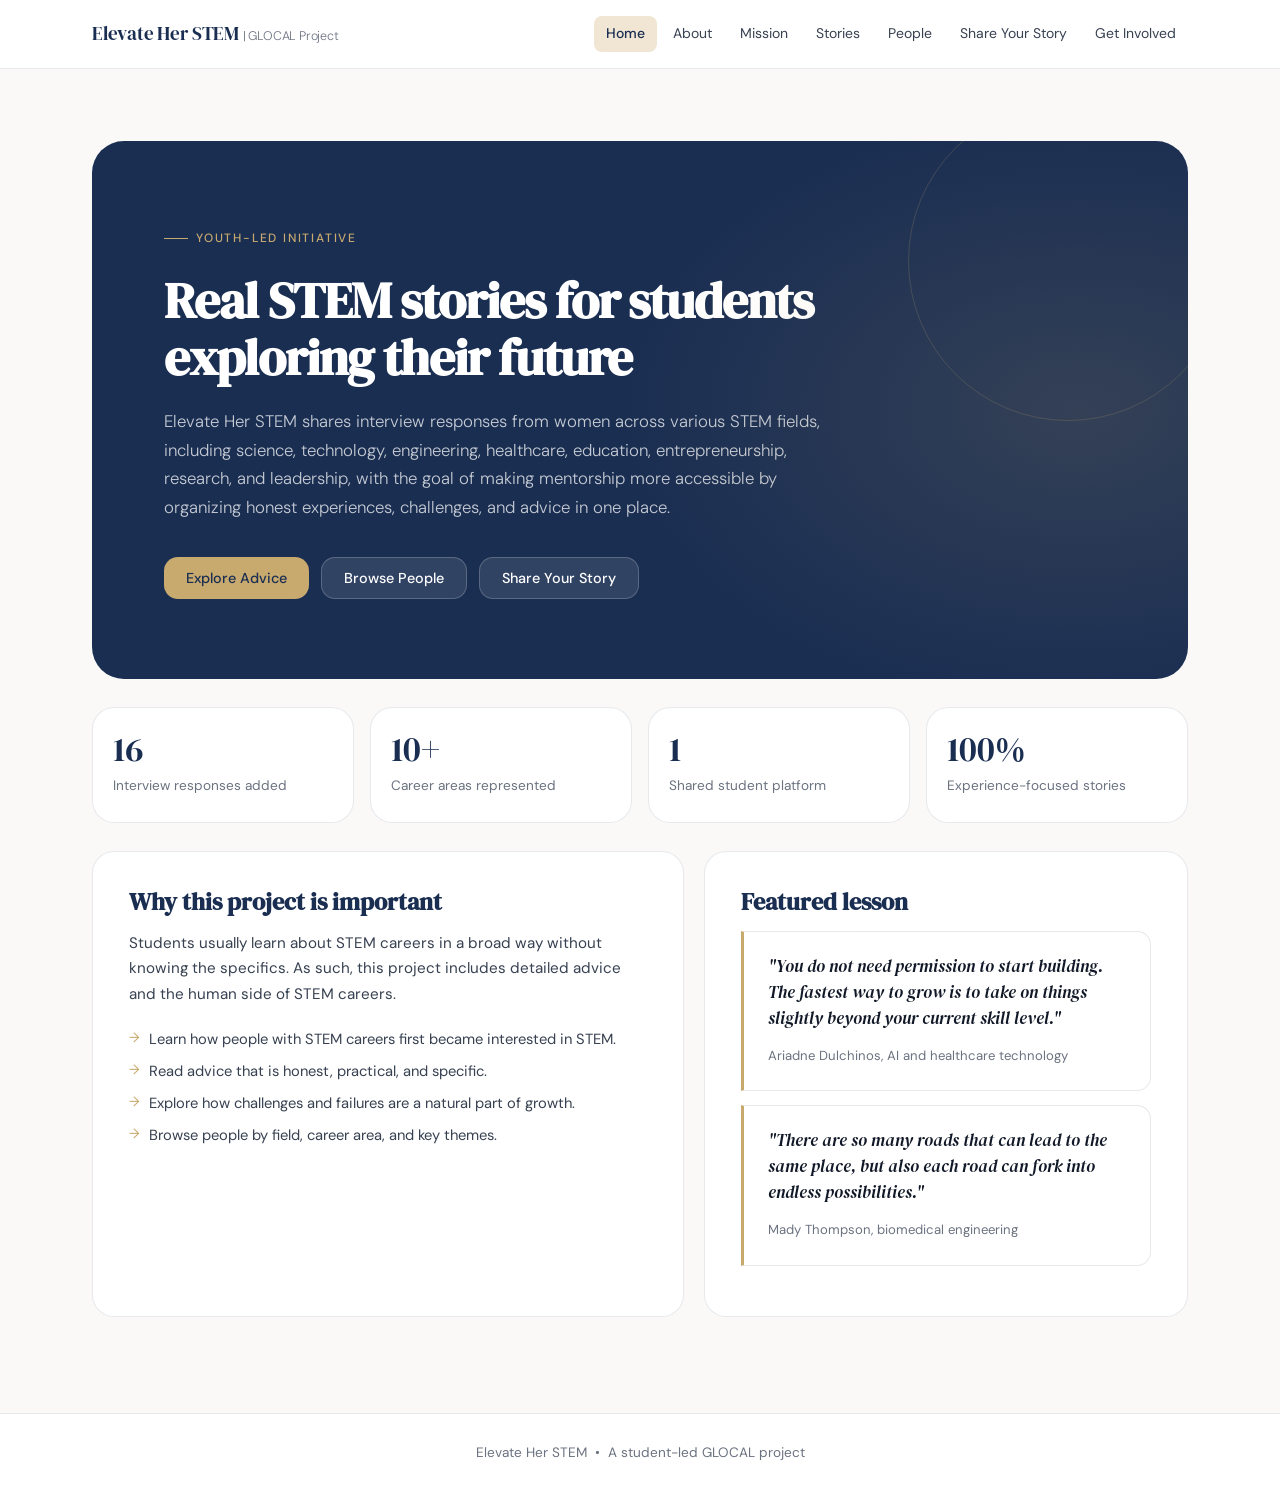
==== index.html @ 0cf6b8ab "Update index.html" ====
<!DOCTYPE html>
<html lang="en">
<head>
  <meta charset="UTF-8" />
  <meta name="viewport" content="width=device-width, initial-scale=1.0" />
  <title>Elevate Her STEM</title>
  <link rel="preconnect" href="https://fonts.googleapis.com">
  <link rel="preconnect" href="https://fonts.gstatic.com" crossorigin>
  <link href="https://fonts.googleapis.com/css2?family=DM+Serif+Display:ital@0;1&family=DM+Sans:ital,opsz,wght@0,9..40,300;0,9..40,400;0,9..40,500;1,9..40,300&display=swap" rel="stylesheet">
  <style>
    *, *::before, *::after { margin: 0; padding: 0; box-sizing: border-box; }
    :root {
      --navy: #1a2e52;
      --navy-mid: #264373;
      --navy-light: #3b5fa0;
      --accent: #c8a96e;
      --accent-light: #f0e6d3;
      --ink: #111827;
      --ink-mid: #374151;
      --ink-muted: #6b7280;
      --surface: #ffffff;
      --surface-alt: #f7f6f3;
      --surface-warm: #faf9f7;
      --border: rgba(26,46,82,0.1);
      --border-mid: rgba(26,46,82,0.18);
      --radius-sm: 8px;
      --radius-md: 14px;
      --radius-lg: 22px;
      --radius-xl: 32px;
    }
    html { scroll-behavior: smooth; }
    body { font-family: 'DM Sans', system-ui, sans-serif; background: var(--surface-warm); color: var(--ink); line-height: 1.65; overflow-x: hidden; }

    /* ── HEADER ── */
    header {
      background: rgba(255,255,255,0.92);
      border-bottom: 1px solid var(--border);
      position: sticky; top: 0; z-index: 100;
      backdrop-filter: blur(16px);
    }
    .nav-inner {
      max-width: 1160px; margin: 0 auto; padding: 0 32px;
      display: flex; align-items: center; justify-content: space-between;
      height: 68px; gap: 24px;
    }
    .logo {
      font-family: 'DM Serif Display', serif;
      font-size: 1.2rem; color: var(--navy);
      cursor: pointer; white-space: nowrap; flex-shrink: 0;
      letter-spacing: -0.01em;
    }
    .logo em { font-style: normal; color: var(--ink-muted); font-family: 'DM Sans', sans-serif; font-size: 0.78rem; font-weight: 300; }
    nav ul { list-style: none; display: flex; gap: 4px; flex-wrap: wrap; }
    nav a {
      text-decoration: none; color: var(--ink-mid); font-size: 0.875rem; font-weight: 400;
      padding: 6px 12px; border-radius: var(--radius-sm);
      transition: all 0.2s ease; display: inline-block;
    }
    nav a:hover { color: var(--navy); background: var(--accent-light); }
    nav a.active { color: var(--navy); background: var(--accent-light); font-weight: 500; }

    /* ── LAYOUT ── */
    main { max-width: 1160px; margin: 0 auto; padding: 0 32px; }
    .page { display: none; padding: 72px 0 96px; opacity: 0; }
    .page.active-page { display: block; animation: fadeUp 0.55s cubic-bezier(0.22,1,0.36,1) forwards; }
    @keyframes fadeUp { from { opacity:0; transform:translateY(20px); } to { opacity:1; transform:translateY(0); } }

    /* ── HERO ── */
    .hero {
      background: var(--navy);
      border-radius: var(--radius-xl);
      padding: 80px 72px;
      margin-bottom: 28px;
      position: relative; overflow: hidden;
      color: white;
    }
    .hero::before {
      content: '';
      position: absolute; inset: 0;
      background: radial-gradient(ellipse 60% 80% at 90% 50%, rgba(200,169,110,0.15) 0%, transparent 70%);
      pointer-events: none;
    }
    .hero::after {
      content: '';
      position: absolute; right: -40px; top: -40px;
      width: 320px; height: 320px; border-radius: 50%;
      border: 1px solid rgba(200,169,110,0.2);
      pointer-events: none;
    }
    .hero-eyebrow {
      display: inline-flex; align-items: center; gap: 8px;
      font-size: 0.75rem; font-weight: 500; letter-spacing: 1.8px;
      text-transform: uppercase; color: var(--accent);
      margin-bottom: 24px;
    }
    .hero-eyebrow::before { content: ''; width: 24px; height: 1px; background: var(--accent); }
    .hero h1 {
      font-family: 'DM Serif Display', serif;
      font-size: clamp(2rem, 4vw, 3.2rem);
      line-height: 1.1; letter-spacing: -0.02em;
      color: white; max-width: 780px; margin-bottom: 22px;
    }
    .hero p { font-size: 1.05rem; font-weight: 300; color: rgba(255,255,255,0.75); max-width: 680px; margin-bottom: 36px; line-height: 1.7; }
    .hero-actions { display: flex; gap: 12px; flex-wrap: wrap; }

    /* ── BUTTONS ── */
    .btn {
      display: inline-flex; align-items: center; gap: 8px;
      padding: 11px 22px; border-radius: var(--radius-md);
      font-family: 'DM Sans', sans-serif; font-size: 0.9rem; font-weight: 500;
      text-decoration: none; border: none; cursor: pointer;
      transition: all 0.22s ease; white-space: nowrap;
    }
    .btn-primary { background: var(--accent); color: var(--navy); }
    .btn-primary:hover { background: #d9b97e; transform: translateY(-2px); }
    .btn-ghost { background: rgba(255,255,255,0.1); color: white; border: 1px solid rgba(255,255,255,0.2); }
    .btn-ghost:hover { background: rgba(255,255,255,0.18); transform: translateY(-2px); }
    .btn-outline { background: var(--surface); color: var(--navy); border: 1px solid var(--border-mid); }
    .btn-outline:hover { border-color: var(--navy-light); background: var(--accent-light); transform: translateY(-2px); }
    .btn-navy { background: var(--navy); color: white; }
    .btn-navy:hover { background: var(--navy-mid); transform: translateY(-2px); }

    /* ── STATS ── */
    .stats-row { display: grid; grid-template-columns: repeat(4,1fr); gap: 16px; margin-bottom: 28px; }
    .stat-card {
      background: var(--surface); border: 1px solid var(--border);
      border-radius: var(--radius-lg); padding: 24px 20px;
      transition: transform 0.2s ease, box-shadow 0.2s ease;
    }
    .stat-card:hover { transform: translateY(-3px); box-shadow: 0 12px 28px rgba(26,46,82,0.08); }
    .stat-num { font-family: 'DM Serif Display', serif; font-size: 2.2rem; color: var(--navy); line-height: 1; margin-bottom: 8px; }
    .stat-label { font-size: 0.85rem; color: var(--ink-muted); font-weight: 400; }

    /* ── SPLIT PANELS ── */
    .split-grid { display: grid; grid-template-columns: 1.1fr 0.9fr; gap: 20px; }
    .panel {
      background: var(--surface); border: 1px solid var(--border);
      border-radius: var(--radius-lg); padding: 36px;
    }
    .panel h2 {
      font-family: 'DM Serif Display', serif;
      font-size: 1.5rem; color: var(--navy); margin-bottom: 14px; line-height: 1.2;
    }
    .panel p { font-size: 0.95rem; color: var(--ink-mid); margin-bottom: 20px; line-height: 1.7; }
    .panel ul { padding-left: 0; list-style: none; display: flex; flex-direction: column; gap: 10px; }
    .panel ul li {
      font-size: 0.92rem; color: var(--ink-mid); padding-left: 20px; position: relative; line-height: 1.5;
    }
    .panel ul li::before { content: '→'; position: absolute; left: 0; color: var(--accent); font-size: 0.85rem; }

    /* ── SECTION HEADINGS ── */
    .section-head { margin-bottom: 36px; }
    .section-head h2 {
      font-family: 'DM Serif Display', serif;
      font-size: clamp(1.6rem, 3vw, 2.2rem);
      color: var(--navy); line-height: 1.15; letter-spacing: -0.02em; margin-bottom: 12px;
    }
    .section-head p { font-size: 1rem; color: var(--ink-mid); max-width: 680px; font-weight: 300; line-height: 1.7; }

    /* ── CARDS ── */
    .card-grid { display: grid; grid-template-columns: repeat(auto-fit, minmax(240px, 1fr)); gap: 18px; }
    .card {
      background: var(--surface); border: 1px solid var(--border);
      border-radius: var(--radius-lg); padding: 28px 24px;
      transition: all 0.22s ease;
    }
    .card:hover { transform: translateY(-4px); box-shadow: 0 14px 32px rgba(26,46,82,0.08); border-color: var(--border-mid); }
    .card-icon { width: 40px; height: 40px; background: var(--accent-light); border-radius: var(--radius-sm); display: flex; align-items: center; justify-content: center; margin-bottom: 16px; font-size: 1.2rem; }
    .card h3 { font-size: 1rem; font-weight: 500; color: var(--ink); margin-bottom: 10px; }
    .card p { font-size: 0.9rem; color: var(--ink-mid); line-height: 1.6; }

    /* ── QUOTE / SPOTLIGHT ── */
    .quote-card {
      background: var(--surface); border: 1px solid var(--border);
      border-left: 3px solid var(--accent);
      border-radius: 0 var(--radius-md) var(--radius-md) 0;
      padding: 22px 24px; margin-bottom: 14px;
      transition: all 0.2s ease;
    }
    .quote-card:hover { transform: translateX(4px); border-left-color: var(--navy); }
    .quote-card p { font-family: 'DM Serif Display', serif; font-style: italic; font-size: 1.05rem; color: var(--ink); margin-bottom: 10px; line-height: 1.55; }
    .quote-card cite { font-size: 0.82rem; color: var(--ink-muted); font-style: normal; }

    /* ── PEOPLE ── */
    .filter-row {
      display: grid; grid-template-columns: 1.8fr 1fr 1fr; gap: 12px; margin-bottom: 28px;
    }
    .filter-row input, .filter-row select {
      width: 100%; padding: 11px 14px;
      border: 1px solid var(--border-mid); border-radius: var(--radius-md);
      background: var(--surface); font-family: 'DM Sans', sans-serif;
      font-size: 0.9rem; color: var(--ink-mid);
      transition: all 0.2s ease; appearance: none;
    }
    .filter-row input:focus, .filter-row select:focus {
      outline: none; border-color: var(--navy-light);
      box-shadow: 0 0 0 3px rgba(26,46,82,0.08);
    }
    .people-grid { display: grid; grid-template-columns: repeat(auto-fill, minmax(280px, 1fr)); gap: 18px; }
    .person-card {
      background: var(--surface); border: 1px solid var(--border);
      border-radius: var(--radius-lg); padding: 26px 24px;
      cursor: pointer; transition: all 0.25s ease; position: relative;
    }
    .person-card:hover { transform: translateY(-5px); box-shadow: 0 16px 36px rgba(26,46,82,0.1); border-color: var(--border-mid); }
    .person-initials {
      width: 48px; height: 48px; background: var(--navy); color: white;
      border-radius: 50%; display: flex; align-items: center; justify-content: center;
      font-weight: 500; font-size: 0.9rem; margin-bottom: 14px; flex-shrink: 0;
    }
    .person-name { font-size: 1.1rem; font-weight: 500; color: var(--ink); margin-bottom: 4px; }
    .person-role { font-size: 0.85rem; color: var(--navy-light); font-weight: 500; margin-bottom: 4px; }
    .person-field { font-size: 0.82rem; color: var(--ink-muted); margin-bottom: 14px; }
    .person-summary { font-size: 0.9rem; color: var(--ink-mid); line-height: 1.55; margin-bottom: 16px; }
    .tags { display: flex; gap: 6px; flex-wrap: wrap; }
    .tag {
      background: var(--accent-light); color: var(--navy);
      font-size: 0.78rem; font-weight: 500; padding: 4px 10px;
      border-radius: 999px;
    }
    .person-arrow {
      display: block; margin-top: 14px;
      font-size: 0.8rem; color: var(--ink-muted); transition: all 0.2s ease;
    }
    .person-card:hover .person-arrow { color: var(--navy); transform: translateX(3px); }
    .empty-msg { display: none; color: var(--ink-muted); font-size: 0.95rem; margin-top: 12px; }

    /* ── PROFILE DETAIL ── */
    .back-link {
      display: inline-flex; align-items: center; gap: 8px;
      color: var(--navy); font-weight: 500; font-size: 0.9rem;
      cursor: pointer; text-decoration: none; margin-bottom: 28px;
      transition: all 0.2s ease;
    }
    .back-link:hover { transform: translateX(-3px); opacity: 0.7; }
    .profile-layout { display: grid; grid-template-columns: 300px 1fr; gap: 20px; align-items: start; }
    .profile-aside {
      background: var(--navy); color: white;
      border-radius: var(--radius-lg); padding: 32px 28px; position: sticky; top: 88px;
    }
    .profile-initials-lg {
      width: 72px; height: 72px; background: rgba(200,169,110,0.25); color: var(--accent);
      border-radius: 50%; display: flex; align-items: center; justify-content: center;
      font-family: 'DM Serif Display', serif; font-size: 1.5rem; margin-bottom: 20px;
    }
    .profile-name { font-family: 'DM Serif Display', serif; font-size: 1.6rem; color: white; margin-bottom: 6px; line-height: 1.2; }
    .profile-role { font-size: 0.85rem; color: rgba(255,255,255,0.65); margin-bottom: 4px; }
    .profile-field { font-size: 0.8rem; color: rgba(200,169,110,0.85); margin-bottom: 20px; }
    .profile-aside .tags .tag { background: rgba(200,169,110,0.2); color: var(--accent); }
    .profile-takeaway-label { font-size: 0.7rem; letter-spacing: 1.5px; text-transform: uppercase; color: rgba(255,255,255,0.45); margin-top: 24px; margin-bottom: 8px; }
    .profile-takeaway { font-size: 0.9rem; color: rgba(255,255,255,0.8); line-height: 1.6; font-style: italic; font-family: 'DM Serif Display', serif; }
    .profile-main { display: flex; flex-direction: column; gap: 16px; }
    .profile-section {
      background: var(--surface); border: 1px solid var(--border);
      border-radius: var(--radius-lg); padding: 26px 28px;
    }
    .profile-section-label {
      font-size: 0.72rem; font-weight: 500; letter-spacing: 1.5px; text-transform: uppercase;
      color: var(--accent); margin-bottom: 10px;
    }
    .profile-section p { font-size: 0.95rem; color: var(--ink-mid); line-height: 1.7; }
    .profile-links { font-size: 0.85rem; color: var(--ink-muted); }

    /* ── SPOTLIGHT PAGE ── */
    .spotlight-grid { display: flex; flex-direction: column; gap: 14px; }

    /* ── SHARE PAGE ── */
    .share-box {
      background: var(--surface); border: 1px solid var(--border);
      border-radius: var(--radius-xl); padding: 48px;
    }
    .share-box h3 { font-family: 'DM Serif Display', serif; font-size: 1.6rem; color: var(--navy); margin-bottom: 12px; }
    .share-box p { font-size: 0.95rem; color: var(--ink-mid); margin-bottom: 24px; max-width: 600px; line-height: 1.7; }
    .form-embed {
      width: 100%; min-height: 720px; border: 1px solid var(--border);
      border-radius: var(--radius-lg); background: white; margin-top: 28px;
    }

    /* ── GET INVOLVED ── */
    .involved-box {
      background: var(--navy); border-radius: var(--radius-xl);
      padding: 64px 56px; color: white;
    }
    .involved-box h2 { font-family: 'DM Serif Display', serif; font-size: 2rem; color: white; margin-bottom: 16px; }
    .involved-box p { font-size: 1rem; color: rgba(255,255,255,0.7); max-width: 600px; margin-bottom: 28px; line-height: 1.7; font-weight: 300; }
    .soft-note { font-size: 0.85rem; color: rgba(255,255,255,0.45); margin-top: 16px; max-width: 560px; line-height: 1.6; }

    /* ── FOOTER ── */
    footer {
      background: var(--surface); border-top: 1px solid var(--border);
      padding: 28px 32px; text-align: center; color: var(--ink-muted);
      font-size: 0.85rem;
    }

    /* ── RESPONSIVE ── */
    @media (max-width: 960px) {
      .split-grid, .profile-layout { grid-template-columns: 1fr; }
      .profile-aside { position: static; }
      .stats-row { grid-template-columns: repeat(2,1fr); }
    }
    @media (max-width: 680px) {
      main { padding: 0 20px; }
      .nav-inner { padding: 0 20px; }
      .hero { padding: 48px 28px; }
      .stats-row { grid-template-columns: 1fr 1fr; }
      .filter-row { grid-template-columns: 1fr; }
      .share-box, .involved-box { padding: 32px 24px; }
    }
  </style>
</head>
<body>

<header>
  <div class="nav-inner">
    <div class="logo" id="logoHome">Elevate Her STEM <em>| GLOCAL Project</em></div>
    <nav>
      <ul>
        <li><a href="#" class="nav-link active" data-page="home">Home</a></li>
        <li><a href="#" class="nav-link" data-page="about">About</a></li>
        <li><a href="#" class="nav-link" data-page="mission">Mission</a></li>
        <li><a href="#" class="nav-link" data-page="stories">Stories</a></li>
        <li><a href="#" class="nav-link" data-page="people">People</a></li>
        <li><a href="#" class="nav-link" data-page="share">Share Your Story</a></li>
        <li><a href="#" class="nav-link" data-page="involved">Get Involved</a></li>
      </ul>
    </nav>
  </div>
</header>

<main>

  <!-- HOME -->
  <section id="home" class="page active-page">
    <div class="hero">
      <div class="hero-eyebrow">Youth-led initiative</div>
      <h1>Real STEM stories for students exploring their future</h1>
      <p>Elevate Her STEM shares interview responses from women across various STEM fields, including science, technology, engineering, healthcare, education, entrepreneurship, research, and leadership, with the goal of making mentorship more accessible by organizing honest experiences, challenges, and advice in one place.</p>
      <div class="hero-actions">
        <button class="btn btn-primary switch-page" data-page="stories">Explore Advice</button>
        <button class="btn btn-ghost switch-page" data-page="people">Browse People</button>
        <button class="btn btn-ghost switch-page" data-page="share">Share Your Story</button>
      </div>
    </div>

    <div class="stats-row">
      <div class="stat-card">
        <div class="stat-num">16</div>
        <div class="stat-label">Interview responses added</div>
      </div>
      <div class="stat-card">
        <div class="stat-num">10+</div>
        <div class="stat-label">Career areas represented</div>
      </div>
      <div class="stat-card">
        <div class="stat-num">1</div>
        <div class="stat-label">Shared student platform</div>
      </div>
      <div class="stat-card">
        <div class="stat-num">100%</div>
        <div class="stat-label">Experience-focused stories</div>
      </div>
    </div>

    <div class="split-grid">
      <div class="panel">
        <h2>Why this project is important</h2>
        <p>Students usually learn about STEM careers in a broad way without knowing the specifics. As such, this project includes detailed advice and the human side of STEM careers.</p>
        <ul>
          <li>Learn how people with STEM careers first became interested in STEM.</li>
          <li>Read advice that is honest, practical, and specific.</li>
          <li>Explore how challenges and failures are a natural part of growth.</li>
          <li>Browse people by field, career area, and key themes.</li>
        </ul>
      </div>
      <div class="panel">
        <h2>Featured lesson</h2>
        <div class="quote-card">
          <p>"You do not need permission to start building. The fastest way to grow is to take on things slightly beyond your current skill level."</p>
          <cite>Ariadne Dulchinos, AI and healthcare technology</cite>
        </div>
        <div class="quote-card">
          <p>"There are so many roads that can lead to the same place, but also each road can fork into endless possibilities."</p>
          <cite>Mady Thompson, biomedical engineering</cite>
        </div>
      </div>
    </div>
  </section>

  <!-- ABOUT -->
  <section id="about" class="page">
    <div class="section-head">
      <h2>About</h2>
      <p>As part of a GLOCAL-supported student project, the website contains a list of profiles based on survey responses from women and professionals connected to STEM while emphasizing lived experience, learning, advice, and career reflection.</p>
    </div>
    <div class="card-grid">
      <div class="card">
        <div class="card-icon">📋</div>
        <h3>What we have</h3>
        <p>Survey responses include specific advice, challenges, and achievements for high school students.</p>
      </div>
      <div class="card">
        <div class="card-icon">🗂</div>
        <h3>How it is organized</h3>
        <p>Each profile has summarized sections so that students can focus on the person's journey and lessons learned.</p>
      </div>
      <div class="card">
        <div class="card-icon">💡</div>
        <h3>Why it matters</h3>
        <p>These real stories help students understand that paths to STEM careers are not always smooth.</p>
      </div>
    </div>
  </section>

  <!-- MISSION -->
  <section id="mission" class="page">
    <div class="section-head">
      <h2>Our Mission</h2>
      <p>Our mission is to make STEM mentorship more accessible by sharing real voices from people working in STEM-related careers.</p>
    </div>
    <div class="card-grid">
      <div class="card">
        <div class="card-icon">🔓</div>
        <h3>Accessibility</h3>
        <p>Students can read useful advice from many STEM professionals in a centralized space.</p>
      </div>
      <div class="card">
        <div class="card-icon">🪞</div>
        <h3>Honesty</h3>
        <p>We include both achievements and challenges during the journey to STEM careers without biasing towards either.</p>
      </div>
      <div class="card">
        <div class="card-icon">🌱</div>
        <h3>Encouragement</h3>
        <p>We remind students that there are many STEM careers available to pick from.</p>
      </div>
    </div>
  </section>

  <!-- STORIES -->
  <section id="stories" class="page">
    <div class="section-head">
      <h2>Interview Spotlights</h2>
      <p>These spotlights focus on the advice, experience, and comments from the survey responses.</p>
    </div>
    <div class="spotlight-grid" id="spotlightList"></div>
  </section>

  <!-- PEOPLE -->
  <section id="people" class="page">
    <div class="section-head">
      <h2>Browse People</h2>
      <p>Search by name or filter by career area and field. Click a profile to read the person's full interview summary.</p>
    </div>
    <div class="filter-row">
      <input type="text" id="searchInput" placeholder="Search by name, theme, or keyword…">
      <select id="careerFilter">
        <option value="all">All careers</option>
      </select>
      <select id="fieldFilter">
        <option value="all">All fields of study</option>
      </select>
    </div>
    <div class="people-grid" id="peopleGrid"></div>
    <p class="empty-msg" id="emptyMessage">No results found for that search or filter.</p>
  </section>

  <!-- PROFILE DETAIL -->
  <section id="profile" class="page">
    <a href="#" class="back-link" id="backToPeople">← Back to People</a>
    <div class="profile-layout">
      <div class="profile-aside">
        <div class="profile-initials-lg" id="detailInitials">?</div>
        <div class="profile-name" id="detailName">Name</div>
        <div class="profile-role" id="detailRole">Role</div>
        <div class="profile-field" id="detailField">Field</div>
        <div class="tags" id="detailTags"></div>
        <div class="profile-takeaway-label">Main takeaway</div>
        <div class="profile-takeaway" id="detailTakeaway"></div>
      </div>
      <div class="profile-main">
        <div class="profile-section">
          <div class="profile-section-label">About</div>
          <p id="detailAbout"></p>
        </div>
        <div class="profile-section">
          <div class="profile-section-label">What sparked their interest</div>
          <p id="detailSpark"></p>
        </div>
        <div class="profile-section">
          <div class="profile-section-label">Challenge or bias</div>
          <p id="detailChallenge"></p>
        </div>
        <div class="profile-section">
          <div class="profile-section-label">Setback or lesson</div>
          <p id="detailSetback"></p>
        </div>
        <div class="profile-section">
          <div class="profile-section-label">Skill and achievement</div>
          <p id="detailSkill"></p>
        </div>
        <div class="profile-section">
          <div class="profile-section-label">Advice for students</div>
          <p id="detailAdvice"></p>
        </div>
        <div class="profile-section profile-links" id="detailLinks"></div>
      </div>
    </div>
  </section>

  <!-- SHARE -->
  <section id="share" class="page">
    <div class="section-head">
      <h2>Share Your Story</h2>
      <p>If you are a woman in STEM or know someone who would like to participate, please fill out the survey. Your response can help students learn from real experiences, career paths, and advice.</p>
    </div>
    <div class="share-box">
      <h3>Google Form Survey</h3>
      <p>Use this form to submit your story, advice, or interview response. If the form does not load, use the button below to open it in a new tab.</p>
      <a href="https://forms.gle/W7JPLB18XLG9Xqd69" target="_blank" class="btn btn-navy">Open Survey Form</a>
      <iframe class="form-embed" src="https://forms.gle/W7JPLB18XLG9Xqd69" title="Elevate Her STEM Google Form Survey">Loading…</iframe>
    </div>
  </section>

  <!-- GET INVOLVED -->
  <section id="involved" class="page">
    <div class="involved-box">
      <h2>Get Involved</h2>
      <p>We are still collecting responses from women in STEM and STEM-adjacent career roles. If you would like to add to the survey responses, suggest a participant, or share this project, please use the survey link below or contact the project team.</p>
      <a href="https://forms.gle/W7JPLB18XLG9Xqd69" target="_blank" class="btn btn-primary">Share the Survey</a>
      <p class="soft-note">Participant links and organization mentions are only included when they support context. The main focus of each profile stays on experience and advice.</p>
    </div>
  </section>

</main>

<footer>
  <p>Elevate Her STEM &nbsp;•&nbsp; A student-led GLOCAL project</p>
</footer>

<script>
const profiles = [
  {
    "id": "lisa",
    "name": "Lisa",
    "role": "Chemistry Lab Technician",
    "career": "lab science",
    "field": "chemistry",
    "summary": "A chemistry lab technician whose interest in STEM began with a junior school chemistry teacher and hands-on experiments.",
    "tags": [
      "Chemistry",
      "Lab Work",
      "Precision"
    ],
    "takeaway": "Long-term focus and internal conviction can help students stay steady even when one difficult course or setback feels discouraging.",
    "about": "Lisa works as a chemistry lab technician. Her work connects experimental design, careful lab practice, and precision, especially in technical environments where accuracy matters.",
    "spark": "Her interest began with a friendly junior school chemistry teacher who used experiments to make chemistry feel exciting and understandable. She also became interested in nanotechnology because it connected to her strengths.",
    "challenge": "She described communication challenges in professional environments, including aggressive feedback that was not clearly connected to her actual output. She also pointed to the difficulty of balancing high-intensity STEM work with household responsibilities.",
    "setback": "A serious laboratory accident nearly cost her vision and made returning to experimental research psychologically difficult. The experience taught her that perseverance is not only about finishing tasks, but also about keeping courage after a major setback.",
    "skill": "She is proud of earning her Master’s degree with honors. The skill she values most is disciplined experimental design and a commitment to precision, even when the work is complicated.",
    "advice": "Focus on long-term goals instead of immediate academic perfection. Do not let one difficult course make you give up on an entire field. Pay attention to the subjects whose logic clicks for you.",
    "links": ""
  },
  {
    "id": "ariadne",
    "name": "Ariadne Dulchinos",
    "role": "Co-founder and CTO working in AI and healthcare technology",
    "career": "ai and technology",
    "field": "computer science and neuroscience",
    "summary": "An MIT graduate combining computer science, neuroscience, AI, and healthcare data to build tools for real-world decision making.",
    "tags": [
      "AI",
      "Healthcare Data",
      "Computer Science"
    ],
    "takeaway": "Start building before you feel fully ready. Real projects, even messy ones, are one of the fastest ways to learn and stand out.",
    "about": "Ariadne Dulchinos is an MIT graduate and co-founder/CTO of Avenir AI. Her background includes computer science, neuroscience, AI research, and healthcare data analytics.",
    "spark": "She first came to STEM through storytelling, art, and world-building. Coding let her create video games with original characters, while neuroscience helped her understand the brain and intelligence.",
    "challenge": "She described being underestimated as a young woman in technical leadership. Instead of spending energy trying to convince closed-minded people, she focuses on clarity, speed, execution, and results.",
    "setback": "A major lesson came from realizing that a technically strong idea does not automatically create value. She learned to start with a painful real-world problem, not just with the solution.",
    "skill": "She is proud of building a product used by large enterprise customers. She sees communication as the central skill: turning feedback into product decisions and building trust within a team.",
    "advice": "Build real projects early, even if they are messy. Follow what genuinely interests you, and remember that depth in a niche can become more valuable than surface-level breadth.",
    "links": ""
  },
  {
    "id": "stephanie",
    "name": "Stephanie Paul",
    "role": "STEM leadership and communication coach",
    "career": "leadership coaching",
    "field": "stem leadership",
    "summary": "A leadership and communication professional supporting STEM leaders with influence, clarity, and confidence under pressure.",
    "tags": [
      "Leadership",
      "Communication",
      "Coaching"
    ],
    "takeaway": "Technical brilliance is powerful, but communication, influence, and self-advocacy often determine whether ideas actually land.",
    "about": "Stephanie Paul works with scientists, engineers, and technical leaders who are moving from expert contributor roles into leadership and communication-heavy roles.",
    "spark": "Her work shifted toward women in STEM after seeing many technically strong women struggle with owning their voice, leadership presence, and confidence in male-dominated spaces.",
    "challenge": "She described STEM as still affected by male-driven structures, unequal pay, and limited access to mentoring and leadership development. Her response is to meet barriers directly and keep advocating for women’s success.",
    "setback": "Her main lesson is to adapt like water while refusing to accept that something is impossible. She frames obstacles as situations that require a different path, not a final stop.",
    "skill": "She is proud of her clients’ success and publishing a book. Her strongest skill is listening, connecting with people, and helping others use practical tools to achieve their goals.",
    "advice": "Support yourself with community, mentors, coaches, and strong networks. STEM is creative, and students should invest in their own growth and development.",
    "links": "<div class=\"profile-section-label\">Optional links</div><p>LinkedIn and newsletter links were shared in the response, but they are kept secondary here so the profile stays focused on advice.</p>"
  },
  {
    "id": "mady",
    "name": "Mady Thompson",
    "role": "PhD researcher in Biomedical Engineering",
    "career": "biomedical engineering",
    "field": "biomedical engineering",
    "summary": "A biomedical engineering PhD researcher working on tissue engineering models for peripheral nerve injuries.",
    "tags": [
      "Biomedical Engineering",
      "Research",
      "Tissue Engineering"
    ],
    "takeaway": "STEM paths are not always linear. Failing quickly, staying curious, and keeping outside support can make the journey more sustainable.",
    "about": "Mady Thompson is defending her PhD in Biomedical Engineering and works part time at 3DBioFibR. Her research uses tissue engineering to create 3D cell culture models of peripheral nerve injuries.",
    "spark": "Her interest started with human biology and understanding how things work. High school biology strengthened her interest in cells, disease, and treatment. Later, a master’s supervisor introduced her to the potential of stem cells.",
    "challenge": "She described being given extra administrative tasks, like taking notes or organizing events, and feeling that she must be doubly prepared to be taken seriously. She also noticed different expectations around professional appearance.",
    "setback": "Her PhD taught her how to fail quickly. Many exploratory experiments fail, so she learned when to move on and when to stay the course.",
    "skill": "She is proud of leadership and community-building awards because helping others matters to her. Curiosity is the skill she values most, especially when approaching problems and people.",
    "advice": "Do not panic about choosing one perfect path. STEM fields are increasingly interdisciplinary, and many roads can lead to meaningful work. Ask professors or professionals questions because most people are happy to share their experiences.",
    "links": ""
  },
  {
    "id": "prathibha",
    "name": "Prathibha Goonawardhana",
    "role": "Project Manager in Digital Energy and founder",
    "career": "digital energy",
    "field": "electronic engineering",
    "summary": "An electronic engineering and project management professional working across digital energy, automation, fintech, and entrepreneurship.",
    "tags": [
      "Electronic Engineering",
      "Digital Energy",
      "Project Management"
    ],
    "takeaway": "Difficult days do not last forever. Curiosity, people skills, and persistence can carry you through slow or unfair parts of the journey.",
    "about": "Prathibha Goonawardhana works as a Project Manager in Schneider Electric’s Digital Energy Applications Center, delivering energy monitoring and automation solutions. Her career spans IT, electronics, digital energy, fintech, and entrepreneurship.",
    "spark": "Her interest began with watching her grandfather repair electronics around the house. She became fascinated by circuits, broken devices, and how patience and curiosity could solve practical problems.",
    "challenge": "Earlier in her career, she saw pay gaps, male-favoured hiring, and even postings asking for male candidates only. As a newcomer woman, mother, and founder, she has also experienced barriers around access to investors and funding.",
    "setback": "A final-round government-sector interview became a lesson in representation. Even after strong preparation, the all-male panel focused on perceived gaps instead of potential. She learned that rejection can reflect the limitations of the room, not the candidate.",
    "skill": "She is most proud of her family and the stable life she built across countries and challenges. Her key skill is connecting with people, building trust, and navigating difficult conversations.",
    "advice": "Stay curious and keep pushing yourself. STEM changes quickly, so growth comes from trying new things, learning continuously, and taking on challenges even when they feel uncomfortable.",
    "links": "<div class=\"profile-section-label\">Context note</div><p>She also shared a startup she is building. It is included as background only, not as the main focus of the profile.</p>"
  },
  {
    "id": "divya",
    "name": "Divya Chawla",
    "role": "STEM professional focused on people-centered connection",
    "career": "health and people-centered stem",
    "field": "biology and health",
    "summary": "A STEM professional whose interest began through her mother, a biology teacher, and whose work values communication and empathy.",
    "tags": [
      "Biology",
      "Empathy",
      "Communication"
    ],
    "takeaway": "Dream big and do not be afraid. A closed door can still lead to many other possibilities.",
    "about": "Divya Chawla shared a STEM journey shaped by biology, personal connection, and the ability to engage with people at a human level.",
    "spark": "Her interest in STEM began with her mother, who was a biology teacher. Her current field interest grew from the ability to connect and engage with people personally.",
    "challenge": "She did not describe direct bias, but she identified balancing time between family and work as a challenge.",
    "setback": "She shared the lesson that if one door closes, many others can open. Moving across continents twice also became part of her growth.",
    "skill": "She values good communication and empathy as skills that support success.",
    "advice": "Dream big, do not be afraid, and follow your dreams.",
    "links": ""
  },
  {
    "id": "saleena",
    "name": "Saleena Djearam",
    "role": "Family Physician",
    "career": "medicine",
    "field": "family medicine",
    "summary": "A family physician whose interest in STEM began in middle school and developed into a long-term interest in medicine.",
    "tags": [
      "Medicine",
      "Family Practice",
      "Dedication"
    ],
    "takeaway": "A career in medicine can be demanding, but steady dedication and continuous learning help sustain the journey.",
    "about": "Saleena Djearam works as a family physician. Her work focuses on patient care and the ongoing growth required in medicine.",
    "spark": "Her interest began in middle school, and she had always been drawn to the medical field.",
    "challenge": "She did not describe major bias or a specific challenge, but she noted that the field requires dedication and does not allow for long breaks from learning.",
    "setback": "She did not identify a major setback in the response.",
    "skill": "She is proud of patient satisfaction and values keeping up to date with medical knowledge, along with dedication.",
    "advice": "When you have a goal, keep working toward it. Medicine is an interesting field with immense growth.",
    "links": ""
  },
  {
    "id": "priyanka",
    "name": "Priyanka Gupta",
    "role": "Senior Technical Architect with the Province of British Columbia",
    "career": "systems architecture",
    "field": "technology and network systems",
    "summary": "A senior technical architect designing robust systems and network applications that support reliable connectivity services.",
    "tags": [
      "Architecture",
      "Networks",
      "Problem Solving"
    ],
    "takeaway": "Do not mistake a loud voice for a correct one. Trust your own logic and speak up before silence becomes the bigger risk.",
    "about": "Priyanka Gupta helps design robust systems and network applications to provide uninterrupted network connectivity services to British Columbians.",
    "spark": "Her STEM interest began with childhood curiosity about evaporation. Her deeper interest in technology came from using recursion, stacks, queues, linked lists, and relational databases to solve problems.",
    "challenge": "She described being underestimated in technical environments and feeling isolated as the only woman in deeply technical architecture discussions. She learned to stay grounded in competence and claim space at the table.",
    "setback": "During a critical application migration, she noticed a possible software bug but hesitated to voice it. The application failed shortly after going live, teaching her that holding back can harm the team and the system.",
    "skill": "She is proud of stepping into her manager’s position and translating complex technical ideas for both junior programmers and executive leaders. Her key skill is working with people without ego and focusing on the system.",
    "advice": "Trust your own logic. Do not wait until you feel completely perfect to speak up. Your voice belongs at the table, and you should not give up.",
    "links": ""
  },
  {
    "id": "tania",
    "name": "Tania Chaudhry",
    "role": "Medicine and Health professional",
    "career": "medicine and health",
    "field": "clinical medicine",
    "summary": "A medicine and health professional whose interest came from fascination with science and a desire to serve the community.",
    "tags": [
      "Medicine",
      "Health",
      "Communication"
    ],
    "takeaway": "Leadership challenges become easier to handle when you understand both your strengths and weaknesses.",
    "about": "Tania Chaudhry works in medicine and health, with experience connected to general practice and clinical teaching.",
    "spark": "Science was always fascinating to her. She was drawn to the field because it allowed her to be useful to the community while also building career stability.",
    "challenge": "She did not describe direct bias. She noted that leadership roles can be challenging, especially when learning how to understand strengths and weaknesses.",
    "setback": "Leadership challenges taught her the importance of knowing herself and growing from responsibility.",
    "skill": "She is proud of being a GP and a clinical tutor. Communication is the skill she identifies as important to her success.",
    "advice": "There is nothing that cannot be achieved. Work hard, try your best, and the rest will become easier.",
    "links": ""
  },
  {
    "id": "michelle",
    "name": "Michelle Pinheiro",
    "role": "Physician and Coroner",
    "career": "medicine and public health",
    "field": "medicine and women’s health",
    "summary": "A physician and coroner motivated by science, compassion, and improving access and equity in women’s health.",
    "tags": [
      "Medicine",
      "Equity",
      "Persistence"
    ],
    "takeaway": "Setbacks are part of the experience. Keep learning, advocate for yourself, and do not take every barrier personally.",
    "about": "Michelle Pinheiro is a physician and coroner. Her STEM path combines biology, chemistry, technology, diagnosis, treatment, and compassion.",
    "spark": "Her interest in STEM comes from using science to understand and improve human health. Her current focus is improving access and reducing inequality in women’s health.",
    "challenge": "She described being compared to her physician husband and unfairly judged through gender stereotypes. She also faced the challenge of balancing motherhood with career expectations in a field with limited support for family planning.",
    "setback": "During residency, pregnancy limited opportunities that others received. The experience taught her to advocate for herself and persevere; she later became the only resident in her year accepted into a surgical fellowship.",
    "skill": "She is proud of being part of an advocacy group in Brazil that changed women’s rights during medical residency. Persistence is the skill she values most.",
    "advice": "Remember that you are constantly learning. Setbacks are part of the experience, so keep moving forward.",
    "links": ""
  },
  {
    "id": "adedolapo",
    "name": "Dr. Adedolapo Ibikunle",
    "role": "Family Physician",
    "career": "medicine",
    "field": "family medicine",
    "summary": "A family physician whose curiosity about why people get sick grew into a career in clinical care.",
    "tags": [
      "Medicine",
      "Resilience",
      "Clinical Judgment"
    ],
    "takeaway": "Resilience can appear during the hardest moments, and it can become a reason to keep going.",
    "about": "Dr. Adedolapo Ibikunle works as a family physician, using clinical judgment to care for patients and understand illness.",
    "spark": "Her interest began with curiosity about why people fall sick and how the body works.",
    "challenge": "She described being underestimated at times and handled it by staying consistent, professional, and allowing her work to change people’s perceptions.",
    "setback": "She had to write a medical exam during her fourth year of medical school within two months of losing a loved one. The experience revealed her resilience and strengthened her desire to succeed.",
    "skill": "She is proud of being a mother to her three children. Good clinical judgment is the skill she sees as central to her success.",
    "advice": "Study smarter, not harder. Stay happy every day, ask questions, and stay curious.",
    "links": ""
  },
  {
    "id": "sumati",
    "name": "Sumati Chawla",
    "role": "Leading Teacher supporting STEM sessions",
    "career": "stem education",
    "field": "education and stem outreach",
    "summary": "An educator supporting teachers and students through inquiry-based, hands-on STEM learning.",
    "tags": [
      "Education",
      "STEM Outreach",
      "Curiosity"
    ],
    "takeaway": "Strong plans matter, but successful change also depends on bringing people with you.",
    "about": "Sumati Chawla is a leading teacher at a special school and supports teachers in running STEM sessions.",
    "spark": "She was drawn to the hands-on nature of STEM and how it connects learning to real-life situations. Her interest in education came from wanting to help children and young people learn, grow, and reach their potential.",
    "challenge": "She did not describe direct bias, but she identified the challenge of encouraging participation and confidence, especially among girls who may not initially see themselves in STEM.",
    "setback": "Early in leadership, she focused heavily on plans and timelines without building enough staff understanding and ownership. The result was slower, inconsistent implementation, teaching her that change management is about bringing people with you.",
    "skill": "She is proud of building staff capacity. Relationships are the skill she sees as central to success.",
    "advice": "Do not be afraid to ask questions. Stay curious, take risks, and do not be afraid of making mistakes because STEM is built on problem-solving and trial and error.",
    "links": ""
  },
  {
    "id": "esha",
    "name": "Dr. Esha Kaushik-Chakraborti",
    "role": "Registered Psychologist and educator",
    "career": "psychology and mental health",
    "field": "clinical psychology",
    "summary": "A registered psychologist working across youth mental health, graduate education, private practice, and financial trauma support.",
    "tags": [
      "Psychology",
      "Mental Health",
      "Adaptability"
    ],
    "takeaway": "Collect varied experiences, stay adaptable, and learn to pace yourself instead of burning out.",
    "about": "Dr. Esha Kaushik-Chakraborti is a registered psychologist licensed across BC, Ontario, and Alberta. She works in youth mental health, teaches future therapists, runs a part-time private practice, and is building a community initiative around financial shame.",
    "spark": "She originally began university in pre-med and dreamed of becoming a gynecologist with Doctors Without Borders. Crisis line volunteering made the pull toward psychology and supporting people in vulnerable moments feel more alive than her original path.",
    "challenge": "She described being underestimated as a young woman in crisis-response spaces and later being challenged on her knowledge and authority while teaching. She handles this by staying grounded in expertise while maintaining warmth and self-awareness.",
    "setback": "Her residency match process was disrupted by unexpected political and bureaucratic delays, risking a lost year of progress. The experience taught adaptability, resilience, and how to keep purpose steady when systems stall.",
    "skill": "She is proud of being invited back to her alma mater to speak about Money Mind Relief. Perseverance, adaptability, community practice, and authentic networking support her success.",
    "advice": "Say yes to varied experiences, even ones that seem unrelated. In higher education, give consistent effort and learn to pace yourself instead of relying on last-minute cramming.",
    "links": "<div class=\"profile-section-label\">Context note</div><p>She shared Money Mind Relief as a community initiative connected to clinical psychology and financial trauma. It is included as background only.</p>"
  },
  {
    "id": "mitali",
    "name": "Mitali Sharma",
    "role": "Kinesiology graduate",
    "career": "kinesiology and health science",
    "field": "kinesiology",
    "summary": "A University of Waterloo kinesiology graduate who values human anatomy, physiology, community involvement, and trying new opportunities.",
    "tags": [
      "Kinesiology",
      "Health Science",
      "Networking"
    ],
    "takeaway": "Trying new things can reveal unexpected fields you love. Connections and involvement matter more than staying comfortable.",
    "about": "Mitali Sharma is a recent University of Waterloo graduate with an Honours Bachelor of Science in Kinesiology.",
    "spark": "Her interest in STEM grew through middle and high school. While applying to university, she discovered kinesiology and realized her strongest interests were in human anatomy and physiology.",
    "challenge": "As a student, she experienced bias and underestimation from peers. She found that staying confident and demonstrating skill through work was the best way to gain respect.",
    "setback": "In high school, she organized a ticketed online dance-class fundraiser. No one attended the class, but she still exceeded her fundraising goal, teaching her that an event can feel disappointing and still succeed in its real purpose.",
    "skill": "She is proud of graduating while balancing a full course load, volunteering, research, hospital work, dance, and photography. Being proactive helps her find opportunities and build connections.",
    "advice": "Network more, get involved, and do not be afraid to try new things. There is something to learn from every opportunity if you are willing to try.",
    "links": ""
  },
  {
    "id": "nina",
    "name": "Nina Padme Eufracio Rojas",
    "role": "Scientist in training and STEM outreach founder",
    "career": "research and stem outreach",
    "field": "molecular biology, ai, and space science",
    "summary": "A young scientist working across molecular biology, epigenetics, AI, space science, and science access in Latin America.",
    "tags": [
      "Molecular Biology",
      "AI",
      "Space Science"
    ],
    "takeaway": "Science should not depend on privilege. Start with questions, build from the basics, and do not wait for perfect access to begin.",
    "about": "Nina Padme Eufracio Rojas is a scientist in training and founder of ALEBRIJES International STEM. Her work connects frontier science with science education, outreach, olympiads, and access for young people in Mexico and Latin America.",
    "spark": "She began competing in physics and mathematics Olympiads when she was young. Biology and chemistry were harder at first, but her dream of advancing medicine pushed her to see them as languages for understanding life, disease, cells, and healing.",
    "challenge": "She described being underestimated because of age, gender, and coming from contexts where high-impact scientific projects are not always expected. Her response has been to work with discipline, document results, prepare deeply, and build a path that speaks for itself.",
    "setback": "She learned that research and life rarely follow the exact plan. Incomplete results, rejected applications, mistakes, and closed doors taught her to correct methodology, ask for help, study again, and see setbacks as redirection rather than the end.",
    "skill": "She is proud of founding ALEBRIJES International STEM and helping thousands of young people discover science. Learning quickly and connecting disciplines are the skills that support her work across biology, chemistry, AI, advanced materials, and space science.",
    "advice": "Do not wait for a great university or perfect lab to begin. Start with a question, read, look for programs, contact researchers, do small projects, document ideas, and do not be ashamed to learn from the basics.",
    "links": ""
  },
  {
    "id": "sagaidak",
    "name": "Dr. Sagaidak",
    "role": "Family Doctor",
    "career": "medicine",
    "field": "family medicine",
    "summary": "A family doctor working primarily in Edmonton and sometimes in the Northwest Territories, with a path shaped by life sciences and patient care.",
    "tags": [
      "Medicine",
      "Family Practice",
      "Balance"
    ],
    "takeaway": "Perseverance matters, but long-term health also requires balance, loved ones, and hobbies outside school.",
    "about": "Dr. Sagaidak is a family doctor who works primarily in Edmonton, Alberta and sometimes in the Northwest Territories.",
    "spark": "She enjoyed science courses in high school and studied Life Sciences at the University of Toronto. During university, she found the human body interesting and enjoyed helping others, which made medicine feel like a strong fit.",
    "challenge": "During residency, she sometimes found that patients took male co-residents’ recommendations more seriously or did not immediately recognize her as one of their physicians. She corrected mistakes and found assertiveness helpful.",
    "setback": "Focusing too much on school sometimes led to burnout. She learned that balance, loved ones, and hobbies are important for long-term health.",
    "skill": "She is proud of being accepted to medical school. Perseverance is the skill she sees as important because the road can be long.",
    "advice": "Believe in yourself and do not compare yourself to others. If you truly enjoy the field, do not let people discourage you by saying it is too hard.",
    "links": ""
  }
];

function initials(name) {
  return name.split(' ').map(w=>w[0]).join('').slice(0,2).toUpperCase();
}

function makeTag(t) {
  return `<span class="tag">${t}</span>`;
}

function labelFor(value) {
  return value
    .split(' ')
    .map(word => word.length ? word[0].toUpperCase() + word.slice(1) : word)
    .join(' ');
}

function populateFilters() {
  const careerFilter = document.getElementById('careerFilter');
  const fieldFilter = document.getElementById('fieldFilter');
  const careers = [...new Set(profiles.map(p => p.career))].sort();
  const fields = [...new Set(profiles.map(p => p.field))].sort();

  careerFilter.innerHTML = '<option value="all">All careers</option>' +
    careers.map(c => `<option value="${c}">${labelFor(c)}</option>`).join('');

  fieldFilter.innerHTML = '<option value="all">All fields of study</option>' +
    fields.map(f => `<option value="${f}">${labelFor(f)}</option>`).join('');
}

function renderPeople() {
  const grid = document.getElementById('peopleGrid');
  grid.innerHTML = profiles.map(p => `
    <div class="person-card" data-profile="${p.id}" data-name="${p.name.toLowerCase()}" data-career="${p.career}" data-field="${p.field}" data-keywords="${(p.tags.join(' ')+' '+p.summary+' '+p.role).toLowerCase()}">
      <div class="person-initials">${initials(p.name)}</div>
      <div class="person-name">${p.name}</div>
      <div class="person-role">${p.role}</div>
      <div class="person-field">Field: ${p.field}</div>
      <div class="person-summary">${p.summary}</div>
      <div class="tags">${p.tags.map(makeTag).join('')}</div>
      <div class="person-arrow">View profile →</div>
    </div>
  `).join('');
  document.querySelectorAll('.person-card').forEach(card =>
    card.addEventListener('click', () => openProfile(card.dataset.profile))
  );
}

function renderSpotlights() {
  document.getElementById('spotlightList').innerHTML = profiles.map(p => `
    <div class="quote-card">
      <p>"${p.advice}"</p>
      <cite>${p.name} &nbsp;·&nbsp; ${p.role}</cite>
    </div>
  `).join('');
}

function openProfile(id) {
  const p = profiles.find(x => x.id === id);
  if (!p) return;
  document.getElementById('detailInitials').textContent = initials(p.name);
  document.getElementById('detailName').textContent = p.name;
  document.getElementById('detailRole').textContent = p.role;
  document.getElementById('detailField').textContent = p.field;
  document.getElementById('detailTakeaway').textContent = p.takeaway;
  document.getElementById('detailAbout').textContent = p.about;
  document.getElementById('detailSpark').textContent = p.spark;
  document.getElementById('detailChallenge').textContent = p.challenge;
  document.getElementById('detailSetback').textContent = p.setback;
  document.getElementById('detailSkill').textContent = p.skill;
  document.getElementById('detailAdvice').textContent = p.advice;
  document.getElementById('detailLinks').innerHTML = p.links;
  document.getElementById('detailTags').innerHTML = p.tags.map(makeTag).join('');
  showPage('profile');
}

function filterPeople() {
  const s = document.getElementById('searchInput').value.toLowerCase().trim();
  const c = document.getElementById('careerFilter').value.toLowerCase();
  const f = document.getElementById('fieldFilter').value.toLowerCase();
  let count = 0;
  document.querySelectorAll('.person-card').forEach(card => {
    const ok = (card.dataset.name.includes(s) || card.dataset.keywords.includes(s)) &&
               (c === 'all' || card.dataset.career === c) &&
               (f === 'all' || card.dataset.field === f);
    card.style.display = ok ? 'block' : 'none';
    if (ok) count++;
  });
  document.getElementById('emptyMessage').style.display = count === 0 ? 'block' : 'none';
}

const navLinks = document.querySelectorAll('.nav-link');
const pages = document.querySelectorAll('.page');

function showPage(pageId) {
  pages.forEach(p => p.classList.remove('active-page'));
  navLinks.forEach(l => l.classList.remove('active'));
  document.getElementById(pageId).classList.add('active-page');
  navLinks.forEach(l => { if (l.dataset.page === pageId) l.classList.add('active'); });
  window.scrollTo({ top: 0, behavior: 'smooth' });
}

navLinks.forEach(l => l.addEventListener('click', e => { e.preventDefault(); showPage(l.dataset.page); }));
document.querySelectorAll('.switch-page').forEach(btn => btn.addEventListener('click', () => showPage(btn.dataset.page)));
document.getElementById('logoHome').addEventListener('click', () => showPage('home'));
document.getElementById('backToPeople').addEventListener('click', e => { e.preventDefault(); showPage('people'); });
document.getElementById('searchInput').addEventListener('input', filterPeople);
document.getElementById('careerFilter').addEventListener('change', filterPeople);
document.getElementById('fieldFilter').addEventListener('change', filterPeople);

populateFilters();
renderPeople();
renderSpotlights();
</script>
</body>
</html>
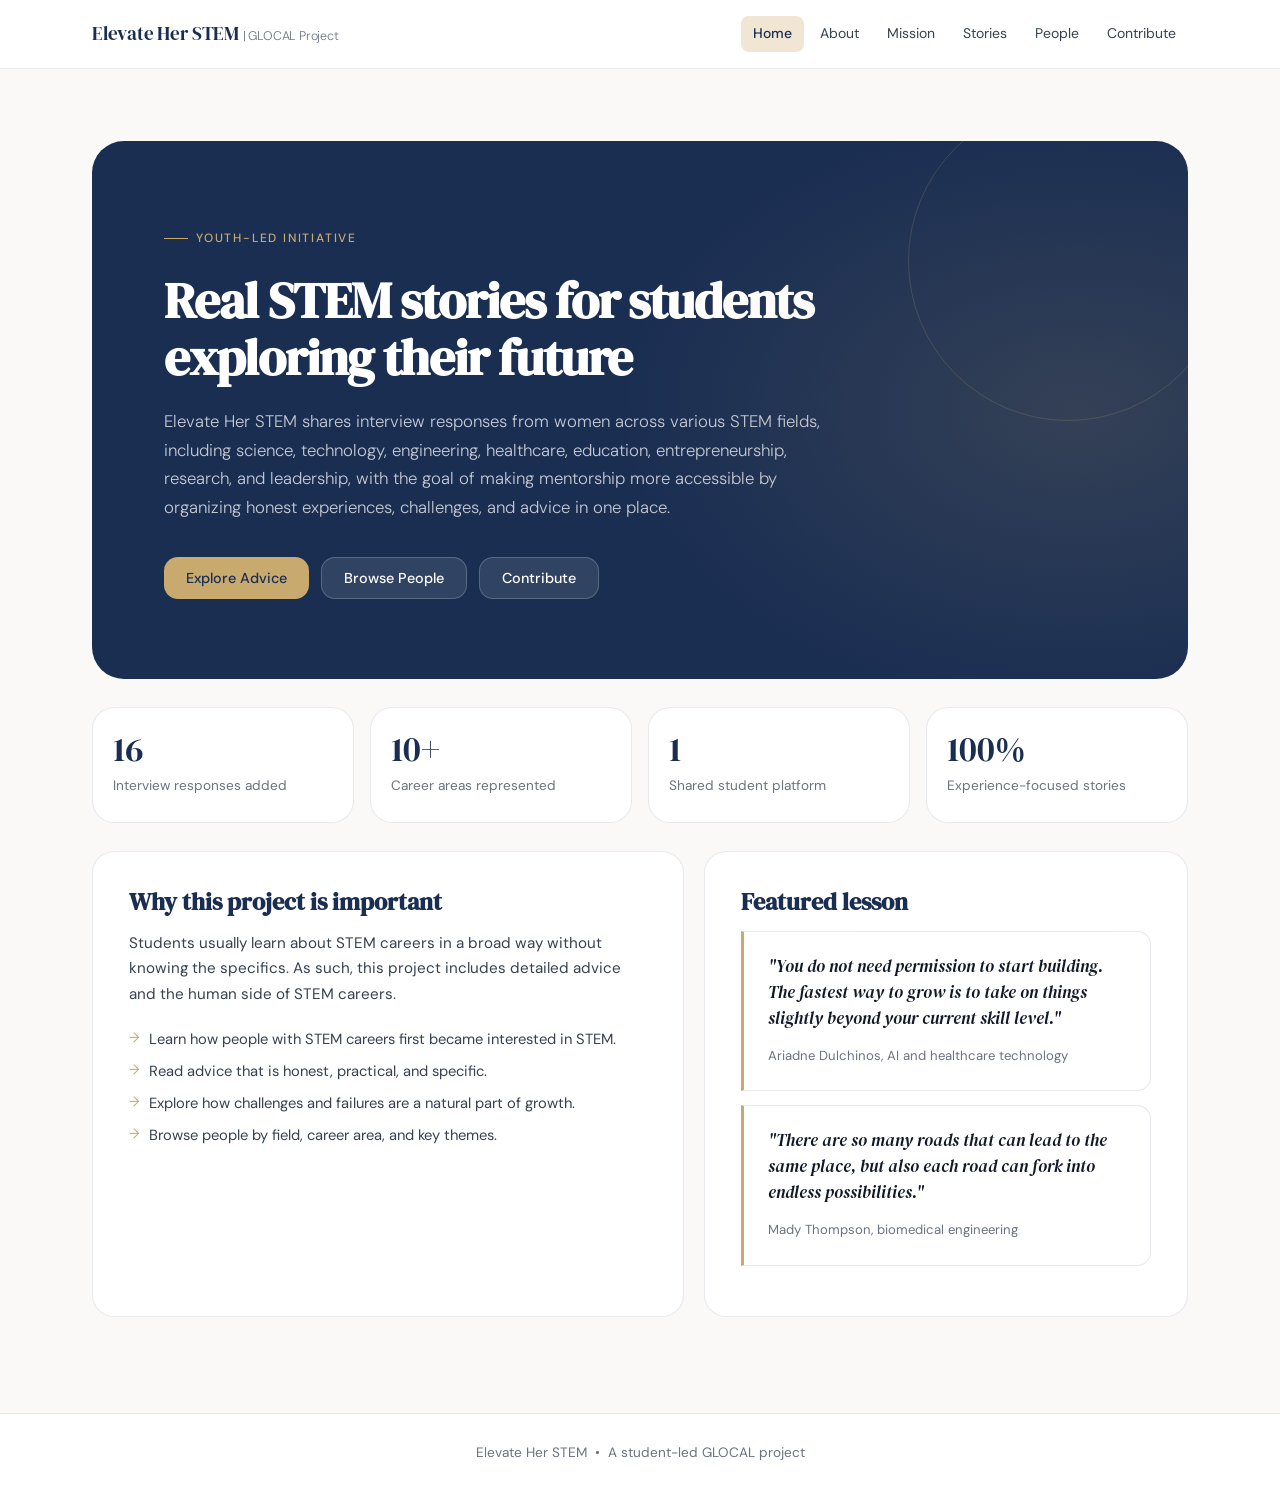
==== commit dc8e3af9: "Update index.html" ====
--- a/index.html
+++ b/index.html
@@ -320,8 +320,7 @@
         <li><a href="#" class="nav-link" data-page="mission">Mission</a></li>
         <li><a href="#" class="nav-link" data-page="stories">Stories</a></li>
         <li><a href="#" class="nav-link" data-page="people">People</a></li>
-        <li><a href="#" class="nav-link" data-page="share">Share Your Story</a></li>
-        <li><a href="#" class="nav-link" data-page="involved">Get Involved</a></li>
+        <li><a href="#" class="nav-link" data-page="share">Contribute</a></li>
       </ul>
     </nav>
   </div>
@@ -338,7 +337,7 @@
       <div class="hero-actions">
         <button class="btn btn-primary switch-page" data-page="stories">Explore Advice</button>
         <button class="btn btn-ghost switch-page" data-page="people">Browse People</button>
-        <button class="btn btn-ghost switch-page" data-page="share">Share Your Story</button>
+        <button class="btn btn-ghost switch-page" data-page="share">Contribute</button>
       </div>
     </div>
 
@@ -507,27 +506,34 @@
     </div>
   </section>
 
-  <!-- SHARE -->
+  <!-- CONTRIBUTE -->
   <section id="share" class="page">
     <div class="section-head">
-      <h2>Share Your Story</h2>
-      <p>If you are a woman in STEM or know someone who would like to participate, please fill out the survey. Your response can help students learn from real experiences, career paths, and advice.</p>
+      <h2>Contribute to the Project</h2>
+      <p>We are still collecting responses from women in STEM and STEM-adjacent career roles. You can contribute by sharing your own story, suggesting a participant, or passing the survey to someone whose experience could help students.</p>
+    </div>
+    <div class="card-grid" style="margin-bottom: 24px;">
+      <div class="card">
+        <div class="card-icon">✍️</div>
+        <h3>Share your story</h3>
+        <p>Submit an interview response about your STEM path, challenges, lessons, and advice for students.</p>
+      </div>
+      <div class="card">
+        <div class="card-icon">🤝</div>
+        <h3>Suggest someone</h3>
+        <p>Recommend a woman in STEM, healthcare, research, technology, leadership, or a related field who may want to participate.</p>
+      </div>
+      <div class="card">
+        <div class="card-icon">📣</div>
+        <h3>Share the project</h3>
+        <p>Help the project reach more students and professionals so the profile collection can continue growing.</p>
+      </div>
     </div>
     <div class="share-box">
-      <h3>Google Form Survey</h3>
-      <p>Use this form to submit your story, advice, or interview response. If the form does not load, use the button below to open it in a new tab.</p>
+      <h3>Survey Form</h3>
+      <p>Use this form to submit a response, suggest a participant, or share a story for the project. If the form does not load, use the button below to open it in a new tab.</p>
       <a href="https://forms.gle/W7JPLB18XLG9Xqd69" target="_blank" class="btn btn-navy">Open Survey Form</a>
       <iframe class="form-embed" src="https://forms.gle/W7JPLB18XLG9Xqd69" title="Elevate Her STEM Google Form Survey">Loading…</iframe>
-    </div>
-  </section>
-
-  <!-- GET INVOLVED -->
-  <section id="involved" class="page">
-    <div class="involved-box">
-      <h2>Get Involved</h2>
-      <p>We are still collecting responses from women in STEM and STEM-adjacent career roles. If you would like to add to the survey responses, suggest a participant, or share this project, please use the survey link below or contact the project team.</p>
-      <a href="https://forms.gle/W7JPLB18XLG9Xqd69" target="_blank" class="btn btn-primary">Share the Survey</a>
-      <p class="soft-note">Participant links and organization mentions are only included when they support context. The main focus of each profile stays on experience and advice.</p>
     </div>
   </section>
 
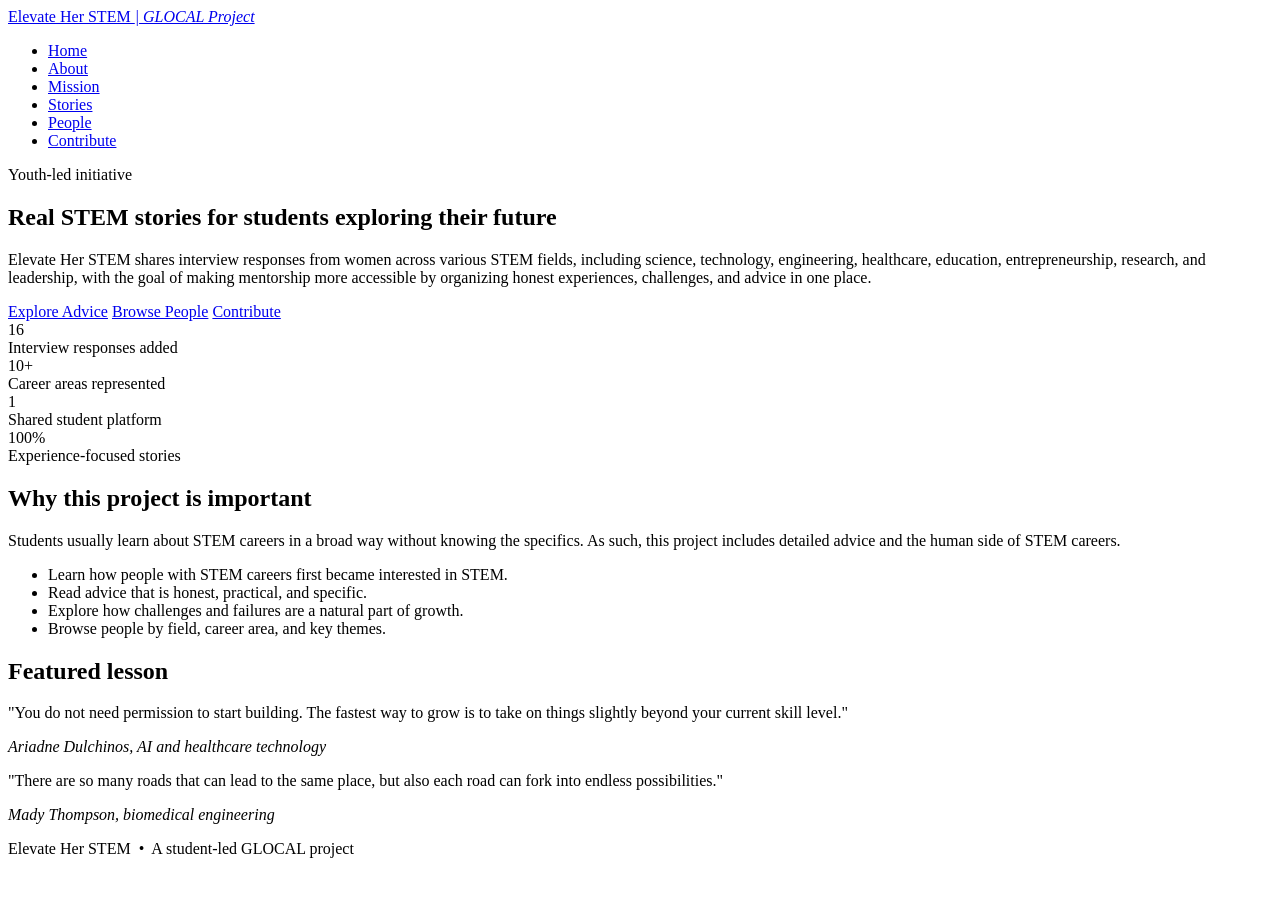
==== commit 15fca0f8: "Add files via upload" ====
--- a/index.html
+++ b/index.html
@@ -3,341 +3,41 @@
 <head>
   <meta charset="UTF-8" />
   <meta name="viewport" content="width=device-width, initial-scale=1.0" />
-  <title>Elevate Her STEM</title>
+  <title>Home | Elevate Her STEM</title>
   <link rel="preconnect" href="https://fonts.googleapis.com">
   <link rel="preconnect" href="https://fonts.gstatic.com" crossorigin>
   <link href="https://fonts.googleapis.com/css2?family=DM+Serif+Display:ital@0;1&family=DM+Sans:ital,opsz,wght@0,9..40,300;0,9..40,400;0,9..40,500;1,9..40,300&display=swap" rel="stylesheet">
-  <style>
-    *, *::before, *::after { margin: 0; padding: 0; box-sizing: border-box; }
-    :root {
-      --navy: #1a2e52;
-      --navy-mid: #264373;
-      --navy-light: #3b5fa0;
-      --accent: #c8a96e;
-      --accent-light: #f0e6d3;
-      --ink: #111827;
-      --ink-mid: #374151;
-      --ink-muted: #6b7280;
-      --surface: #ffffff;
-      --surface-alt: #f7f6f3;
-      --surface-warm: #faf9f7;
-      --border: rgba(26,46,82,0.1);
-      --border-mid: rgba(26,46,82,0.18);
-      --radius-sm: 8px;
-      --radius-md: 14px;
-      --radius-lg: 22px;
-      --radius-xl: 32px;
-    }
-    html { scroll-behavior: smooth; }
-    body { font-family: 'DM Sans', system-ui, sans-serif; background: var(--surface-warm); color: var(--ink); line-height: 1.65; overflow-x: hidden; }
-
-    /* ── HEADER ── */
-    header {
-      background: rgba(255,255,255,0.92);
-      border-bottom: 1px solid var(--border);
-      position: sticky; top: 0; z-index: 100;
-      backdrop-filter: blur(16px);
-    }
-    .nav-inner {
-      max-width: 1160px; margin: 0 auto; padding: 0 32px;
-      display: flex; align-items: center; justify-content: space-between;
-      height: 68px; gap: 24px;
-    }
-    .logo {
-      font-family: 'DM Serif Display', serif;
-      font-size: 1.2rem; color: var(--navy);
-      cursor: pointer; white-space: nowrap; flex-shrink: 0;
-      letter-spacing: -0.01em;
-    }
-    .logo em { font-style: normal; color: var(--ink-muted); font-family: 'DM Sans', sans-serif; font-size: 0.78rem; font-weight: 300; }
-    nav ul { list-style: none; display: flex; gap: 4px; flex-wrap: wrap; }
-    nav a {
-      text-decoration: none; color: var(--ink-mid); font-size: 0.875rem; font-weight: 400;
-      padding: 6px 12px; border-radius: var(--radius-sm);
-      transition: all 0.2s ease; display: inline-block;
-    }
-    nav a:hover { color: var(--navy); background: var(--accent-light); }
-    nav a.active { color: var(--navy); background: var(--accent-light); font-weight: 500; }
-
-    /* ── LAYOUT ── */
-    main { max-width: 1160px; margin: 0 auto; padding: 0 32px; }
-    .page { display: none; padding: 72px 0 96px; opacity: 0; }
-    .page.active-page { display: block; animation: fadeUp 0.55s cubic-bezier(0.22,1,0.36,1) forwards; }
-    @keyframes fadeUp { from { opacity:0; transform:translateY(20px); } to { opacity:1; transform:translateY(0); } }
-
-    /* ── HERO ── */
-    .hero {
-      background: var(--navy);
-      border-radius: var(--radius-xl);
-      padding: 80px 72px;
-      margin-bottom: 28px;
-      position: relative; overflow: hidden;
-      color: white;
-    }
-    .hero::before {
-      content: '';
-      position: absolute; inset: 0;
-      background: radial-gradient(ellipse 60% 80% at 90% 50%, rgba(200,169,110,0.15) 0%, transparent 70%);
-      pointer-events: none;
-    }
-    .hero::after {
-      content: '';
-      position: absolute; right: -40px; top: -40px;
-      width: 320px; height: 320px; border-radius: 50%;
-      border: 1px solid rgba(200,169,110,0.2);
-      pointer-events: none;
-    }
-    .hero-eyebrow {
-      display: inline-flex; align-items: center; gap: 8px;
-      font-size: 0.75rem; font-weight: 500; letter-spacing: 1.8px;
-      text-transform: uppercase; color: var(--accent);
-      margin-bottom: 24px;
-    }
-    .hero-eyebrow::before { content: ''; width: 24px; height: 1px; background: var(--accent); }
-    .hero h1 {
-      font-family: 'DM Serif Display', serif;
-      font-size: clamp(2rem, 4vw, 3.2rem);
-      line-height: 1.1; letter-spacing: -0.02em;
-      color: white; max-width: 780px; margin-bottom: 22px;
-    }
-    .hero p { font-size: 1.05rem; font-weight: 300; color: rgba(255,255,255,0.75); max-width: 680px; margin-bottom: 36px; line-height: 1.7; }
-    .hero-actions { display: flex; gap: 12px; flex-wrap: wrap; }
-
-    /* ── BUTTONS ── */
-    .btn {
-      display: inline-flex; align-items: center; gap: 8px;
-      padding: 11px 22px; border-radius: var(--radius-md);
-      font-family: 'DM Sans', sans-serif; font-size: 0.9rem; font-weight: 500;
-      text-decoration: none; border: none; cursor: pointer;
-      transition: all 0.22s ease; white-space: nowrap;
-    }
-    .btn-primary { background: var(--accent); color: var(--navy); }
-    .btn-primary:hover { background: #d9b97e; transform: translateY(-2px); }
-    .btn-ghost { background: rgba(255,255,255,0.1); color: white; border: 1px solid rgba(255,255,255,0.2); }
-    .btn-ghost:hover { background: rgba(255,255,255,0.18); transform: translateY(-2px); }
-    .btn-outline { background: var(--surface); color: var(--navy); border: 1px solid var(--border-mid); }
-    .btn-outline:hover { border-color: var(--navy-light); background: var(--accent-light); transform: translateY(-2px); }
-    .btn-navy { background: var(--navy); color: white; }
-    .btn-navy:hover { background: var(--navy-mid); transform: translateY(-2px); }
-
-    /* ── STATS ── */
-    .stats-row { display: grid; grid-template-columns: repeat(4,1fr); gap: 16px; margin-bottom: 28px; }
-    .stat-card {
-      background: var(--surface); border: 1px solid var(--border);
-      border-radius: var(--radius-lg); padding: 24px 20px;
-      transition: transform 0.2s ease, box-shadow 0.2s ease;
-    }
-    .stat-card:hover { transform: translateY(-3px); box-shadow: 0 12px 28px rgba(26,46,82,0.08); }
-    .stat-num { font-family: 'DM Serif Display', serif; font-size: 2.2rem; color: var(--navy); line-height: 1; margin-bottom: 8px; }
-    .stat-label { font-size: 0.85rem; color: var(--ink-muted); font-weight: 400; }
-
-    /* ── SPLIT PANELS ── */
-    .split-grid { display: grid; grid-template-columns: 1.1fr 0.9fr; gap: 20px; }
-    .panel {
-      background: var(--surface); border: 1px solid var(--border);
-      border-radius: var(--radius-lg); padding: 36px;
-    }
-    .panel h2 {
-      font-family: 'DM Serif Display', serif;
-      font-size: 1.5rem; color: var(--navy); margin-bottom: 14px; line-height: 1.2;
-    }
-    .panel p { font-size: 0.95rem; color: var(--ink-mid); margin-bottom: 20px; line-height: 1.7; }
-    .panel ul { padding-left: 0; list-style: none; display: flex; flex-direction: column; gap: 10px; }
-    .panel ul li {
-      font-size: 0.92rem; color: var(--ink-mid); padding-left: 20px; position: relative; line-height: 1.5;
-    }
-    .panel ul li::before { content: '→'; position: absolute; left: 0; color: var(--accent); font-size: 0.85rem; }
-
-    /* ── SECTION HEADINGS ── */
-    .section-head { margin-bottom: 36px; }
-    .section-head h2 {
-      font-family: 'DM Serif Display', serif;
-      font-size: clamp(1.6rem, 3vw, 2.2rem);
-      color: var(--navy); line-height: 1.15; letter-spacing: -0.02em; margin-bottom: 12px;
-    }
-    .section-head p { font-size: 1rem; color: var(--ink-mid); max-width: 680px; font-weight: 300; line-height: 1.7; }
-
-    /* ── CARDS ── */
-    .card-grid { display: grid; grid-template-columns: repeat(auto-fit, minmax(240px, 1fr)); gap: 18px; }
-    .card {
-      background: var(--surface); border: 1px solid var(--border);
-      border-radius: var(--radius-lg); padding: 28px 24px;
-      transition: all 0.22s ease;
-    }
-    .card:hover { transform: translateY(-4px); box-shadow: 0 14px 32px rgba(26,46,82,0.08); border-color: var(--border-mid); }
-    .card-icon { width: 40px; height: 40px; background: var(--accent-light); border-radius: var(--radius-sm); display: flex; align-items: center; justify-content: center; margin-bottom: 16px; font-size: 1.2rem; }
-    .card h3 { font-size: 1rem; font-weight: 500; color: var(--ink); margin-bottom: 10px; }
-    .card p { font-size: 0.9rem; color: var(--ink-mid); line-height: 1.6; }
-
-    /* ── QUOTE / SPOTLIGHT ── */
-    .quote-card {
-      background: var(--surface); border: 1px solid var(--border);
-      border-left: 3px solid var(--accent);
-      border-radius: 0 var(--radius-md) var(--radius-md) 0;
-      padding: 22px 24px; margin-bottom: 14px;
-      transition: all 0.2s ease;
-    }
-    .quote-card:hover { transform: translateX(4px); border-left-color: var(--navy); }
-    .quote-card p { font-family: 'DM Serif Display', serif; font-style: italic; font-size: 1.05rem; color: var(--ink); margin-bottom: 10px; line-height: 1.55; }
-    .quote-card cite { font-size: 0.82rem; color: var(--ink-muted); font-style: normal; }
-
-    /* ── PEOPLE ── */
-    .filter-row {
-      display: grid; grid-template-columns: 1.8fr 1fr 1fr; gap: 12px; margin-bottom: 28px;
-    }
-    .filter-row input, .filter-row select {
-      width: 100%; padding: 11px 14px;
-      border: 1px solid var(--border-mid); border-radius: var(--radius-md);
-      background: var(--surface); font-family: 'DM Sans', sans-serif;
-      font-size: 0.9rem; color: var(--ink-mid);
-      transition: all 0.2s ease; appearance: none;
-    }
-    .filter-row input:focus, .filter-row select:focus {
-      outline: none; border-color: var(--navy-light);
-      box-shadow: 0 0 0 3px rgba(26,46,82,0.08);
-    }
-    .people-grid { display: grid; grid-template-columns: repeat(auto-fill, minmax(280px, 1fr)); gap: 18px; }
-    .person-card {
-      background: var(--surface); border: 1px solid var(--border);
-      border-radius: var(--radius-lg); padding: 26px 24px;
-      cursor: pointer; transition: all 0.25s ease; position: relative;
-    }
-    .person-card:hover { transform: translateY(-5px); box-shadow: 0 16px 36px rgba(26,46,82,0.1); border-color: var(--border-mid); }
-    .person-initials {
-      width: 48px; height: 48px; background: var(--navy); color: white;
-      border-radius: 50%; display: flex; align-items: center; justify-content: center;
-      font-weight: 500; font-size: 0.9rem; margin-bottom: 14px; flex-shrink: 0;
-    }
-    .person-name { font-size: 1.1rem; font-weight: 500; color: var(--ink); margin-bottom: 4px; }
-    .person-role { font-size: 0.85rem; color: var(--navy-light); font-weight: 500; margin-bottom: 4px; }
-    .person-field { font-size: 0.82rem; color: var(--ink-muted); margin-bottom: 14px; }
-    .person-summary { font-size: 0.9rem; color: var(--ink-mid); line-height: 1.55; margin-bottom: 16px; }
-    .tags { display: flex; gap: 6px; flex-wrap: wrap; }
-    .tag {
-      background: var(--accent-light); color: var(--navy);
-      font-size: 0.78rem; font-weight: 500; padding: 4px 10px;
-      border-radius: 999px;
-    }
-    .person-arrow {
-      display: block; margin-top: 14px;
-      font-size: 0.8rem; color: var(--ink-muted); transition: all 0.2s ease;
-    }
-    .person-card:hover .person-arrow { color: var(--navy); transform: translateX(3px); }
-    .empty-msg { display: none; color: var(--ink-muted); font-size: 0.95rem; margin-top: 12px; }
-
-    /* ── PROFILE DETAIL ── */
-    .back-link {
-      display: inline-flex; align-items: center; gap: 8px;
-      color: var(--navy); font-weight: 500; font-size: 0.9rem;
-      cursor: pointer; text-decoration: none; margin-bottom: 28px;
-      transition: all 0.2s ease;
-    }
-    .back-link:hover { transform: translateX(-3px); opacity: 0.7; }
-    .profile-layout { display: grid; grid-template-columns: 300px 1fr; gap: 20px; align-items: start; }
-    .profile-aside {
-      background: var(--navy); color: white;
-      border-radius: var(--radius-lg); padding: 32px 28px; position: sticky; top: 88px;
-    }
-    .profile-initials-lg {
-      width: 72px; height: 72px; background: rgba(200,169,110,0.25); color: var(--accent);
-      border-radius: 50%; display: flex; align-items: center; justify-content: center;
-      font-family: 'DM Serif Display', serif; font-size: 1.5rem; margin-bottom: 20px;
-    }
-    .profile-name { font-family: 'DM Serif Display', serif; font-size: 1.6rem; color: white; margin-bottom: 6px; line-height: 1.2; }
-    .profile-role { font-size: 0.85rem; color: rgba(255,255,255,0.65); margin-bottom: 4px; }
-    .profile-field { font-size: 0.8rem; color: rgba(200,169,110,0.85); margin-bottom: 20px; }
-    .profile-aside .tags .tag { background: rgba(200,169,110,0.2); color: var(--accent); }
-    .profile-takeaway-label { font-size: 0.7rem; letter-spacing: 1.5px; text-transform: uppercase; color: rgba(255,255,255,0.45); margin-top: 24px; margin-bottom: 8px; }
-    .profile-takeaway { font-size: 0.9rem; color: rgba(255,255,255,0.8); line-height: 1.6; font-style: italic; font-family: 'DM Serif Display', serif; }
-    .profile-main { display: flex; flex-direction: column; gap: 16px; }
-    .profile-section {
-      background: var(--surface); border: 1px solid var(--border);
-      border-radius: var(--radius-lg); padding: 26px 28px;
-    }
-    .profile-section-label {
-      font-size: 0.72rem; font-weight: 500; letter-spacing: 1.5px; text-transform: uppercase;
-      color: var(--accent); margin-bottom: 10px;
-    }
-    .profile-section p { font-size: 0.95rem; color: var(--ink-mid); line-height: 1.7; }
-    .profile-links { font-size: 0.85rem; color: var(--ink-muted); }
-
-    /* ── SPOTLIGHT PAGE ── */
-    .spotlight-grid { display: flex; flex-direction: column; gap: 14px; }
-
-    /* ── SHARE PAGE ── */
-    .share-box {
-      background: var(--surface); border: 1px solid var(--border);
-      border-radius: var(--radius-xl); padding: 48px;
-    }
-    .share-box h3 { font-family: 'DM Serif Display', serif; font-size: 1.6rem; color: var(--navy); margin-bottom: 12px; }
-    .share-box p { font-size: 0.95rem; color: var(--ink-mid); margin-bottom: 24px; max-width: 600px; line-height: 1.7; }
-    .form-embed {
-      width: 100%; min-height: 720px; border: 1px solid var(--border);
-      border-radius: var(--radius-lg); background: white; margin-top: 28px;
-    }
-
-    /* ── GET INVOLVED ── */
-    .involved-box {
-      background: var(--navy); border-radius: var(--radius-xl);
-      padding: 64px 56px; color: white;
-    }
-    .involved-box h2 { font-family: 'DM Serif Display', serif; font-size: 2rem; color: white; margin-bottom: 16px; }
-    .involved-box p { font-size: 1rem; color: rgba(255,255,255,0.7); max-width: 600px; margin-bottom: 28px; line-height: 1.7; font-weight: 300; }
-    .soft-note { font-size: 0.85rem; color: rgba(255,255,255,0.45); margin-top: 16px; max-width: 560px; line-height: 1.6; }
-
-    /* ── FOOTER ── */
-    footer {
-      background: var(--surface); border-top: 1px solid var(--border);
-      padding: 28px 32px; text-align: center; color: var(--ink-muted);
-      font-size: 0.85rem;
-    }
-
-    /* ── RESPONSIVE ── */
-    @media (max-width: 960px) {
-      .split-grid, .profile-layout { grid-template-columns: 1fr; }
-      .profile-aside { position: static; }
-      .stats-row { grid-template-columns: repeat(2,1fr); }
-    }
-    @media (max-width: 680px) {
-      main { padding: 0 20px; }
-      .nav-inner { padding: 0 20px; }
-      .hero { padding: 48px 28px; }
-      .stats-row { grid-template-columns: 1fr 1fr; }
-      .filter-row { grid-template-columns: 1fr; }
-      .share-box, .involved-box { padding: 32px 24px; }
-    }
-  </style>
+  <link rel="stylesheet" href="assets/css/style.css" />
 </head>
-<body>
+<body data-page="home">
 
 <header>
   <div class="nav-inner">
-    <div class="logo" id="logoHome">Elevate Her STEM <em>| GLOCAL Project</em></div>
+    <a class="logo" id="logoHome" href="index.html">Elevate Her STEM <em>| GLOCAL Project</em></a>
     <nav>
       <ul>
-        <li><a href="#" class="nav-link active" data-page="home">Home</a></li>
-        <li><a href="#" class="nav-link" data-page="about">About</a></li>
-        <li><a href="#" class="nav-link" data-page="mission">Mission</a></li>
-        <li><a href="#" class="nav-link" data-page="stories">Stories</a></li>
-        <li><a href="#" class="nav-link" data-page="people">People</a></li>
-        <li><a href="#" class="nav-link" data-page="share">Contribute</a></li>
+        <li><a href="index.html" class="nav-link active">Home</a></li>
+        <li><a href="about.html" class="nav-link">About</a></li>
+        <li><a href="mission.html" class="nav-link">Mission</a></li>
+        <li><a href="stories.html" class="nav-link">Stories</a></li>
+        <li><a href="people.html" class="nav-link">People</a></li>
+        <li><a href="contribute.html" class="nav-link">Contribute</a></li>
       </ul>
     </nav>
   </div>
 </header>
 
 <main>
-
-  <!-- HOME -->
+<!-- HOME -->
   <section id="home" class="page active-page">
     <div class="hero">
       <div class="hero-eyebrow">Youth-led initiative</div>
       <h1>Real STEM stories for students exploring their future</h1>
       <p>Elevate Her STEM shares interview responses from women across various STEM fields, including science, technology, engineering, healthcare, education, entrepreneurship, research, and leadership, with the goal of making mentorship more accessible by organizing honest experiences, challenges, and advice in one place.</p>
       <div class="hero-actions">
-        <button class="btn btn-primary switch-page" data-page="stories">Explore Advice</button>
-        <button class="btn btn-ghost switch-page" data-page="people">Browse People</button>
-        <button class="btn btn-ghost switch-page" data-page="share">Contribute</button>
+        <a class="btn btn-primary" href="stories.html">Explore Advice</a>
+        <a class="btn btn-ghost" href="people.html">Browse People</a>
+        <a class="btn btn-ghost" href="contribute.html">Contribute</a>
       </div>
     </div>
 
@@ -384,616 +84,12 @@
       </div>
     </div>
   </section>
-
-  <!-- ABOUT -->
-  <section id="about" class="page">
-    <div class="section-head">
-      <h2>About</h2>
-      <p>As part of a GLOCAL-supported student project, the website contains a list of profiles based on survey responses from women and professionals connected to STEM while emphasizing lived experience, learning, advice, and career reflection.</p>
-    </div>
-    <div class="card-grid">
-      <div class="card">
-        <div class="card-icon">📋</div>
-        <h3>What we have</h3>
-        <p>Survey responses include specific advice, challenges, and achievements for high school students.</p>
-      </div>
-      <div class="card">
-        <div class="card-icon">🗂</div>
-        <h3>How it is organized</h3>
-        <p>Each profile has summarized sections so that students can focus on the person's journey and lessons learned.</p>
-      </div>
-      <div class="card">
-        <div class="card-icon">💡</div>
-        <h3>Why it matters</h3>
-        <p>These real stories help students understand that paths to STEM careers are not always smooth.</p>
-      </div>
-    </div>
-  </section>
-
-  <!-- MISSION -->
-  <section id="mission" class="page">
-    <div class="section-head">
-      <h2>Our Mission</h2>
-      <p>Our mission is to make STEM mentorship more accessible by sharing real voices from people working in STEM-related careers.</p>
-    </div>
-    <div class="card-grid">
-      <div class="card">
-        <div class="card-icon">🔓</div>
-        <h3>Accessibility</h3>
-        <p>Students can read useful advice from many STEM professionals in a centralized space.</p>
-      </div>
-      <div class="card">
-        <div class="card-icon">🪞</div>
-        <h3>Honesty</h3>
-        <p>We include both achievements and challenges during the journey to STEM careers without biasing towards either.</p>
-      </div>
-      <div class="card">
-        <div class="card-icon">🌱</div>
-        <h3>Encouragement</h3>
-        <p>We remind students that there are many STEM careers available to pick from.</p>
-      </div>
-    </div>
-  </section>
-
-  <!-- STORIES -->
-  <section id="stories" class="page">
-    <div class="section-head">
-      <h2>Interview Spotlights</h2>
-      <p>These spotlights focus on the advice, experience, and comments from the survey responses.</p>
-    </div>
-    <div class="spotlight-grid" id="spotlightList"></div>
-  </section>
-
-  <!-- PEOPLE -->
-  <section id="people" class="page">
-    <div class="section-head">
-      <h2>Browse People</h2>
-      <p>Search by name or filter by career area and field. Click a profile to read the person's full interview summary.</p>
-    </div>
-    <div class="filter-row">
-      <input type="text" id="searchInput" placeholder="Search by name, theme, or keyword…">
-      <select id="careerFilter">
-        <option value="all">All careers</option>
-      </select>
-      <select id="fieldFilter">
-        <option value="all">All fields of study</option>
-      </select>
-    </div>
-    <div class="people-grid" id="peopleGrid"></div>
-    <p class="empty-msg" id="emptyMessage">No results found for that search or filter.</p>
-  </section>
-
-  <!-- PROFILE DETAIL -->
-  <section id="profile" class="page">
-    <a href="#" class="back-link" id="backToPeople">← Back to People</a>
-    <div class="profile-layout">
-      <div class="profile-aside">
-        <div class="profile-initials-lg" id="detailInitials">?</div>
-        <div class="profile-name" id="detailName">Name</div>
-        <div class="profile-role" id="detailRole">Role</div>
-        <div class="profile-field" id="detailField">Field</div>
-        <div class="tags" id="detailTags"></div>
-        <div class="profile-takeaway-label">Main takeaway</div>
-        <div class="profile-takeaway" id="detailTakeaway"></div>
-      </div>
-      <div class="profile-main">
-        <div class="profile-section">
-          <div class="profile-section-label">About</div>
-          <p id="detailAbout"></p>
-        </div>
-        <div class="profile-section">
-          <div class="profile-section-label">What sparked their interest</div>
-          <p id="detailSpark"></p>
-        </div>
-        <div class="profile-section">
-          <div class="profile-section-label">Challenge or bias</div>
-          <p id="detailChallenge"></p>
-        </div>
-        <div class="profile-section">
-          <div class="profile-section-label">Setback or lesson</div>
-          <p id="detailSetback"></p>
-        </div>
-        <div class="profile-section">
-          <div class="profile-section-label">Skill and achievement</div>
-          <p id="detailSkill"></p>
-        </div>
-        <div class="profile-section">
-          <div class="profile-section-label">Advice for students</div>
-          <p id="detailAdvice"></p>
-        </div>
-        <div class="profile-section profile-links" id="detailLinks"></div>
-      </div>
-    </div>
-  </section>
-
-  <!-- CONTRIBUTE -->
-  <section id="share" class="page">
-    <div class="section-head">
-      <h2>Contribute to the Project</h2>
-      <p>We are still collecting responses from women in STEM and STEM-adjacent career roles. You can contribute by sharing your own story, suggesting a participant, or passing the survey to someone whose experience could help students.</p>
-    </div>
-    <div class="card-grid" style="margin-bottom: 24px;">
-      <div class="card">
-        <div class="card-icon">✍️</div>
-        <h3>Share your story</h3>
-        <p>Submit an interview response about your STEM path, challenges, lessons, and advice for students.</p>
-      </div>
-      <div class="card">
-        <div class="card-icon">🤝</div>
-        <h3>Suggest someone</h3>
-        <p>Recommend a woman in STEM, healthcare, research, technology, leadership, or a related field who may want to participate.</p>
-      </div>
-      <div class="card">
-        <div class="card-icon">📣</div>
-        <h3>Share the project</h3>
-        <p>Help the project reach more students and professionals so the profile collection can continue growing.</p>
-      </div>
-    </div>
-    <div class="share-box">
-      <h3>Survey Form</h3>
-      <p>Use this form to submit a response, suggest a participant, or share a story for the project. If the form does not load, use the button below to open it in a new tab.</p>
-      <a href="https://forms.gle/W7JPLB18XLG9Xqd69" target="_blank" class="btn btn-navy">Open Survey Form</a>
-      <iframe class="form-embed" src="https://forms.gle/W7JPLB18XLG9Xqd69" title="Elevate Her STEM Google Form Survey">Loading…</iframe>
-    </div>
-  </section>
-
 </main>
 
 <footer>
   <p>Elevate Her STEM &nbsp;•&nbsp; A student-led GLOCAL project</p>
 </footer>
 
-<script>
-const profiles = [
-  {
-    "id": "lisa",
-    "name": "Lisa",
-    "role": "Chemistry Lab Technician",
-    "career": "lab science",
-    "field": "chemistry",
-    "summary": "A chemistry lab technician whose interest in STEM began with a junior school chemistry teacher and hands-on experiments.",
-    "tags": [
-      "Chemistry",
-      "Lab Work",
-      "Precision"
-    ],
-    "takeaway": "Long-term focus and internal conviction can help students stay steady even when one difficult course or setback feels discouraging.",
-    "about": "Lisa works as a chemistry lab technician. Her work connects experimental design, careful lab practice, and precision, especially in technical environments where accuracy matters.",
-    "spark": "Her interest began with a friendly junior school chemistry teacher who used experiments to make chemistry feel exciting and understandable. She also became interested in nanotechnology because it connected to her strengths.",
-    "challenge": "She described communication challenges in professional environments, including aggressive feedback that was not clearly connected to her actual output. She also pointed to the difficulty of balancing high-intensity STEM work with household responsibilities.",
-    "setback": "A serious laboratory accident nearly cost her vision and made returning to experimental research psychologically difficult. The experience taught her that perseverance is not only about finishing tasks, but also about keeping courage after a major setback.",
-    "skill": "She is proud of earning her Master’s degree with honors. The skill she values most is disciplined experimental design and a commitment to precision, even when the work is complicated.",
-    "advice": "Focus on long-term goals instead of immediate academic perfection. Do not let one difficult course make you give up on an entire field. Pay attention to the subjects whose logic clicks for you.",
-    "links": ""
-  },
-  {
-    "id": "ariadne",
-    "name": "Ariadne Dulchinos",
-    "role": "Co-founder and CTO working in AI and healthcare technology",
-    "career": "ai and technology",
-    "field": "computer science and neuroscience",
-    "summary": "An MIT graduate combining computer science, neuroscience, AI, and healthcare data to build tools for real-world decision making.",
-    "tags": [
-      "AI",
-      "Healthcare Data",
-      "Computer Science"
-    ],
-    "takeaway": "Start building before you feel fully ready. Real projects, even messy ones, are one of the fastest ways to learn and stand out.",
-    "about": "Ariadne Dulchinos is an MIT graduate and co-founder/CTO of Avenir AI. Her background includes computer science, neuroscience, AI research, and healthcare data analytics.",
-    "spark": "She first came to STEM through storytelling, art, and world-building. Coding let her create video games with original characters, while neuroscience helped her understand the brain and intelligence.",
-    "challenge": "She described being underestimated as a young woman in technical leadership. Instead of spending energy trying to convince closed-minded people, she focuses on clarity, speed, execution, and results.",
-    "setback": "A major lesson came from realizing that a technically strong idea does not automatically create value. She learned to start with a painful real-world problem, not just with the solution.",
-    "skill": "She is proud of building a product used by large enterprise customers. She sees communication as the central skill: turning feedback into product decisions and building trust within a team.",
-    "advice": "Build real projects early, even if they are messy. Follow what genuinely interests you, and remember that depth in a niche can become more valuable than surface-level breadth.",
-    "links": ""
-  },
-  {
-    "id": "stephanie",
-    "name": "Stephanie Paul",
-    "role": "STEM leadership and communication coach",
-    "career": "leadership coaching",
-    "field": "stem leadership",
-    "summary": "A leadership and communication professional supporting STEM leaders with influence, clarity, and confidence under pressure.",
-    "tags": [
-      "Leadership",
-      "Communication",
-      "Coaching"
-    ],
-    "takeaway": "Technical brilliance is powerful, but communication, influence, and self-advocacy often determine whether ideas actually land.",
-    "about": "Stephanie Paul works with scientists, engineers, and technical leaders who are moving from expert contributor roles into leadership and communication-heavy roles.",
-    "spark": "Her work shifted toward women in STEM after seeing many technically strong women struggle with owning their voice, leadership presence, and confidence in male-dominated spaces.",
-    "challenge": "She described STEM as still affected by male-driven structures, unequal pay, and limited access to mentoring and leadership development. Her response is to meet barriers directly and keep advocating for women’s success.",
-    "setback": "Her main lesson is to adapt like water while refusing to accept that something is impossible. She frames obstacles as situations that require a different path, not a final stop.",
-    "skill": "She is proud of her clients’ success and publishing a book. Her strongest skill is listening, connecting with people, and helping others use practical tools to achieve their goals.",
-    "advice": "Support yourself with community, mentors, coaches, and strong networks. STEM is creative, and students should invest in their own growth and development.",
-    "links": "<div class=\"profile-section-label\">Optional links</div><p>LinkedIn and newsletter links were shared in the response, but they are kept secondary here so the profile stays focused on advice.</p>"
-  },
-  {
-    "id": "mady",
-    "name": "Mady Thompson",
-    "role": "PhD researcher in Biomedical Engineering",
-    "career": "biomedical engineering",
-    "field": "biomedical engineering",
-    "summary": "A biomedical engineering PhD researcher working on tissue engineering models for peripheral nerve injuries.",
-    "tags": [
-      "Biomedical Engineering",
-      "Research",
-      "Tissue Engineering"
-    ],
-    "takeaway": "STEM paths are not always linear. Failing quickly, staying curious, and keeping outside support can make the journey more sustainable.",
-    "about": "Mady Thompson is defending her PhD in Biomedical Engineering and works part time at 3DBioFibR. Her research uses tissue engineering to create 3D cell culture models of peripheral nerve injuries.",
-    "spark": "Her interest started with human biology and understanding how things work. High school biology strengthened her interest in cells, disease, and treatment. Later, a master’s supervisor introduced her to the potential of stem cells.",
-    "challenge": "She described being given extra administrative tasks, like taking notes or organizing events, and feeling that she must be doubly prepared to be taken seriously. She also noticed different expectations around professional appearance.",
-    "setback": "Her PhD taught her how to fail quickly. Many exploratory experiments fail, so she learned when to move on and when to stay the course.",
-    "skill": "She is proud of leadership and community-building awards because helping others matters to her. Curiosity is the skill she values most, especially when approaching problems and people.",
-    "advice": "Do not panic about choosing one perfect path. STEM fields are increasingly interdisciplinary, and many roads can lead to meaningful work. Ask professors or professionals questions because most people are happy to share their experiences.",
-    "links": ""
-  },
-  {
-    "id": "prathibha",
-    "name": "Prathibha Goonawardhana",
-    "role": "Project Manager in Digital Energy and founder",
-    "career": "digital energy",
-    "field": "electronic engineering",
-    "summary": "An electronic engineering and project management professional working across digital energy, automation, fintech, and entrepreneurship.",
-    "tags": [
-      "Electronic Engineering",
-      "Digital Energy",
-      "Project Management"
-    ],
-    "takeaway": "Difficult days do not last forever. Curiosity, people skills, and persistence can carry you through slow or unfair parts of the journey.",
-    "about": "Prathibha Goonawardhana works as a Project Manager in Schneider Electric’s Digital Energy Applications Center, delivering energy monitoring and automation solutions. Her career spans IT, electronics, digital energy, fintech, and entrepreneurship.",
-    "spark": "Her interest began with watching her grandfather repair electronics around the house. She became fascinated by circuits, broken devices, and how patience and curiosity could solve practical problems.",
-    "challenge": "Earlier in her career, she saw pay gaps, male-favoured hiring, and even postings asking for male candidates only. As a newcomer woman, mother, and founder, she has also experienced barriers around access to investors and funding.",
-    "setback": "A final-round government-sector interview became a lesson in representation. Even after strong preparation, the all-male panel focused on perceived gaps instead of potential. She learned that rejection can reflect the limitations of the room, not the candidate.",
-    "skill": "She is most proud of her family and the stable life she built across countries and challenges. Her key skill is connecting with people, building trust, and navigating difficult conversations.",
-    "advice": "Stay curious and keep pushing yourself. STEM changes quickly, so growth comes from trying new things, learning continuously, and taking on challenges even when they feel uncomfortable.",
-    "links": "<div class=\"profile-section-label\">Context note</div><p>She also shared a startup she is building. It is included as background only, not as the main focus of the profile.</p>"
-  },
-  {
-    "id": "divya",
-    "name": "Divya Chawla",
-    "role": "STEM professional focused on people-centered connection",
-    "career": "health and people-centered stem",
-    "field": "biology and health",
-    "summary": "A STEM professional whose interest began through her mother, a biology teacher, and whose work values communication and empathy.",
-    "tags": [
-      "Biology",
-      "Empathy",
-      "Communication"
-    ],
-    "takeaway": "Dream big and do not be afraid. A closed door can still lead to many other possibilities.",
-    "about": "Divya Chawla shared a STEM journey shaped by biology, personal connection, and the ability to engage with people at a human level.",
-    "spark": "Her interest in STEM began with her mother, who was a biology teacher. Her current field interest grew from the ability to connect and engage with people personally.",
-    "challenge": "She did not describe direct bias, but she identified balancing time between family and work as a challenge.",
-    "setback": "She shared the lesson that if one door closes, many others can open. Moving across continents twice also became part of her growth.",
-    "skill": "She values good communication and empathy as skills that support success.",
-    "advice": "Dream big, do not be afraid, and follow your dreams.",
-    "links": ""
-  },
-  {
-    "id": "saleena",
-    "name": "Saleena Djearam",
-    "role": "Family Physician",
-    "career": "medicine",
-    "field": "family medicine",
-    "summary": "A family physician whose interest in STEM began in middle school and developed into a long-term interest in medicine.",
-    "tags": [
-      "Medicine",
-      "Family Practice",
-      "Dedication"
-    ],
-    "takeaway": "A career in medicine can be demanding, but steady dedication and continuous learning help sustain the journey.",
-    "about": "Saleena Djearam works as a family physician. Her work focuses on patient care and the ongoing growth required in medicine.",
-    "spark": "Her interest began in middle school, and she had always been drawn to the medical field.",
-    "challenge": "She did not describe major bias or a specific challenge, but she noted that the field requires dedication and does not allow for long breaks from learning.",
-    "setback": "She did not identify a major setback in the response.",
-    "skill": "She is proud of patient satisfaction and values keeping up to date with medical knowledge, along with dedication.",
-    "advice": "When you have a goal, keep working toward it. Medicine is an interesting field with immense growth.",
-    "links": ""
-  },
-  {
-    "id": "priyanka",
-    "name": "Priyanka Gupta",
-    "role": "Senior Technical Architect with the Province of British Columbia",
-    "career": "systems architecture",
-    "field": "technology and network systems",
-    "summary": "A senior technical architect designing robust systems and network applications that support reliable connectivity services.",
-    "tags": [
-      "Architecture",
-      "Networks",
-      "Problem Solving"
-    ],
-    "takeaway": "Do not mistake a loud voice for a correct one. Trust your own logic and speak up before silence becomes the bigger risk.",
-    "about": "Priyanka Gupta helps design robust systems and network applications to provide uninterrupted network connectivity services to British Columbians.",
-    "spark": "Her STEM interest began with childhood curiosity about evaporation. Her deeper interest in technology came from using recursion, stacks, queues, linked lists, and relational databases to solve problems.",
-    "challenge": "She described being underestimated in technical environments and feeling isolated as the only woman in deeply technical architecture discussions. She learned to stay grounded in competence and claim space at the table.",
-    "setback": "During a critical application migration, she noticed a possible software bug but hesitated to voice it. The application failed shortly after going live, teaching her that holding back can harm the team and the system.",
-    "skill": "She is proud of stepping into her manager’s position and translating complex technical ideas for both junior programmers and executive leaders. Her key skill is working with people without ego and focusing on the system.",
-    "advice": "Trust your own logic. Do not wait until you feel completely perfect to speak up. Your voice belongs at the table, and you should not give up.",
-    "links": ""
-  },
-  {
-    "id": "tania",
-    "name": "Tania Chaudhry",
-    "role": "Medicine and Health professional",
-    "career": "medicine and health",
-    "field": "clinical medicine",
-    "summary": "A medicine and health professional whose interest came from fascination with science and a desire to serve the community.",
-    "tags": [
-      "Medicine",
-      "Health",
-      "Communication"
-    ],
-    "takeaway": "Leadership challenges become easier to handle when you understand both your strengths and weaknesses.",
-    "about": "Tania Chaudhry works in medicine and health, with experience connected to general practice and clinical teaching.",
-    "spark": "Science was always fascinating to her. She was drawn to the field because it allowed her to be useful to the community while also building career stability.",
-    "challenge": "She did not describe direct bias. She noted that leadership roles can be challenging, especially when learning how to understand strengths and weaknesses.",
-    "setback": "Leadership challenges taught her the importance of knowing herself and growing from responsibility.",
-    "skill": "She is proud of being a GP and a clinical tutor. Communication is the skill she identifies as important to her success.",
-    "advice": "There is nothing that cannot be achieved. Work hard, try your best, and the rest will become easier.",
-    "links": ""
-  },
-  {
-    "id": "michelle",
-    "name": "Michelle Pinheiro",
-    "role": "Physician and Coroner",
-    "career": "medicine and public health",
-    "field": "medicine and women’s health",
-    "summary": "A physician and coroner motivated by science, compassion, and improving access and equity in women’s health.",
-    "tags": [
-      "Medicine",
-      "Equity",
-      "Persistence"
-    ],
-    "takeaway": "Setbacks are part of the experience. Keep learning, advocate for yourself, and do not take every barrier personally.",
-    "about": "Michelle Pinheiro is a physician and coroner. Her STEM path combines biology, chemistry, technology, diagnosis, treatment, and compassion.",
-    "spark": "Her interest in STEM comes from using science to understand and improve human health. Her current focus is improving access and reducing inequality in women’s health.",
-    "challenge": "She described being compared to her physician husband and unfairly judged through gender stereotypes. She also faced the challenge of balancing motherhood with career expectations in a field with limited support for family planning.",
-    "setback": "During residency, pregnancy limited opportunities that others received. The experience taught her to advocate for herself and persevere; she later became the only resident in her year accepted into a surgical fellowship.",
-    "skill": "She is proud of being part of an advocacy group in Brazil that changed women’s rights during medical residency. Persistence is the skill she values most.",
-    "advice": "Remember that you are constantly learning. Setbacks are part of the experience, so keep moving forward.",
-    "links": ""
-  },
-  {
-    "id": "adedolapo",
-    "name": "Dr. Adedolapo Ibikunle",
-    "role": "Family Physician",
-    "career": "medicine",
-    "field": "family medicine",
-    "summary": "A family physician whose curiosity about why people get sick grew into a career in clinical care.",
-    "tags": [
-      "Medicine",
-      "Resilience",
-      "Clinical Judgment"
-    ],
-    "takeaway": "Resilience can appear during the hardest moments, and it can become a reason to keep going.",
-    "about": "Dr. Adedolapo Ibikunle works as a family physician, using clinical judgment to care for patients and understand illness.",
-    "spark": "Her interest began with curiosity about why people fall sick and how the body works.",
-    "challenge": "She described being underestimated at times and handled it by staying consistent, professional, and allowing her work to change people’s perceptions.",
-    "setback": "She had to write a medical exam during her fourth year of medical school within two months of losing a loved one. The experience revealed her resilience and strengthened her desire to succeed.",
-    "skill": "She is proud of being a mother to her three children. Good clinical judgment is the skill she sees as central to her success.",
-    "advice": "Study smarter, not harder. Stay happy every day, ask questions, and stay curious.",
-    "links": ""
-  },
-  {
-    "id": "sumati",
-    "name": "Sumati Chawla",
-    "role": "Leading Teacher supporting STEM sessions",
-    "career": "stem education",
-    "field": "education and stem outreach",
-    "summary": "An educator supporting teachers and students through inquiry-based, hands-on STEM learning.",
-    "tags": [
-      "Education",
-      "STEM Outreach",
-      "Curiosity"
-    ],
-    "takeaway": "Strong plans matter, but successful change also depends on bringing people with you.",
-    "about": "Sumati Chawla is a leading teacher at a special school and supports teachers in running STEM sessions.",
-    "spark": "She was drawn to the hands-on nature of STEM and how it connects learning to real-life situations. Her interest in education came from wanting to help children and young people learn, grow, and reach their potential.",
-    "challenge": "She did not describe direct bias, but she identified the challenge of encouraging participation and confidence, especially among girls who may not initially see themselves in STEM.",
-    "setback": "Early in leadership, she focused heavily on plans and timelines without building enough staff understanding and ownership. The result was slower, inconsistent implementation, teaching her that change management is about bringing people with you.",
-    "skill": "She is proud of building staff capacity. Relationships are the skill she sees as central to success.",
-    "advice": "Do not be afraid to ask questions. Stay curious, take risks, and do not be afraid of making mistakes because STEM is built on problem-solving and trial and error.",
-    "links": ""
-  },
-  {
-    "id": "esha",
-    "name": "Dr. Esha Kaushik-Chakraborti",
-    "role": "Registered Psychologist and educator",
-    "career": "psychology and mental health",
-    "field": "clinical psychology",
-    "summary": "A registered psychologist working across youth mental health, graduate education, private practice, and financial trauma support.",
-    "tags": [
-      "Psychology",
-      "Mental Health",
-      "Adaptability"
-    ],
-    "takeaway": "Collect varied experiences, stay adaptable, and learn to pace yourself instead of burning out.",
-    "about": "Dr. Esha Kaushik-Chakraborti is a registered psychologist licensed across BC, Ontario, and Alberta. She works in youth mental health, teaches future therapists, runs a part-time private practice, and is building a community initiative around financial shame.",
-    "spark": "She originally began university in pre-med and dreamed of becoming a gynecologist with Doctors Without Borders. Crisis line volunteering made the pull toward psychology and supporting people in vulnerable moments feel more alive than her original path.",
-    "challenge": "She described being underestimated as a young woman in crisis-response spaces and later being challenged on her knowledge and authority while teaching. She handles this by staying grounded in expertise while maintaining warmth and self-awareness.",
-    "setback": "Her residency match process was disrupted by unexpected political and bureaucratic delays, risking a lost year of progress. The experience taught adaptability, resilience, and how to keep purpose steady when systems stall.",
-    "skill": "She is proud of being invited back to her alma mater to speak about Money Mind Relief. Perseverance, adaptability, community practice, and authentic networking support her success.",
-    "advice": "Say yes to varied experiences, even ones that seem unrelated. In higher education, give consistent effort and learn to pace yourself instead of relying on last-minute cramming.",
-    "links": "<div class=\"profile-section-label\">Context note</div><p>She shared Money Mind Relief as a community initiative connected to clinical psychology and financial trauma. It is included as background only.</p>"
-  },
-  {
-    "id": "mitali",
-    "name": "Mitali Sharma",
-    "role": "Kinesiology graduate",
-    "career": "kinesiology and health science",
-    "field": "kinesiology",
-    "summary": "A University of Waterloo kinesiology graduate who values human anatomy, physiology, community involvement, and trying new opportunities.",
-    "tags": [
-      "Kinesiology",
-      "Health Science",
-      "Networking"
-    ],
-    "takeaway": "Trying new things can reveal unexpected fields you love. Connections and involvement matter more than staying comfortable.",
-    "about": "Mitali Sharma is a recent University of Waterloo graduate with an Honours Bachelor of Science in Kinesiology.",
-    "spark": "Her interest in STEM grew through middle and high school. While applying to university, she discovered kinesiology and realized her strongest interests were in human anatomy and physiology.",
-    "challenge": "As a student, she experienced bias and underestimation from peers. She found that staying confident and demonstrating skill through work was the best way to gain respect.",
-    "setback": "In high school, she organized a ticketed online dance-class fundraiser. No one attended the class, but she still exceeded her fundraising goal, teaching her that an event can feel disappointing and still succeed in its real purpose.",
-    "skill": "She is proud of graduating while balancing a full course load, volunteering, research, hospital work, dance, and photography. Being proactive helps her find opportunities and build connections.",
-    "advice": "Network more, get involved, and do not be afraid to try new things. There is something to learn from every opportunity if you are willing to try.",
-    "links": ""
-  },
-  {
-    "id": "nina",
-    "name": "Nina Padme Eufracio Rojas",
-    "role": "Scientist in training and STEM outreach founder",
-    "career": "research and stem outreach",
-    "field": "molecular biology, ai, and space science",
-    "summary": "A young scientist working across molecular biology, epigenetics, AI, space science, and science access in Latin America.",
-    "tags": [
-      "Molecular Biology",
-      "AI",
-      "Space Science"
-    ],
-    "takeaway": "Science should not depend on privilege. Start with questions, build from the basics, and do not wait for perfect access to begin.",
-    "about": "Nina Padme Eufracio Rojas is a scientist in training and founder of ALEBRIJES International STEM. Her work connects frontier science with science education, outreach, olympiads, and access for young people in Mexico and Latin America.",
-    "spark": "She began competing in physics and mathematics Olympiads when she was young. Biology and chemistry were harder at first, but her dream of advancing medicine pushed her to see them as languages for understanding life, disease, cells, and healing.",
-    "challenge": "She described being underestimated because of age, gender, and coming from contexts where high-impact scientific projects are not always expected. Her response has been to work with discipline, document results, prepare deeply, and build a path that speaks for itself.",
-    "setback": "She learned that research and life rarely follow the exact plan. Incomplete results, rejected applications, mistakes, and closed doors taught her to correct methodology, ask for help, study again, and see setbacks as redirection rather than the end.",
-    "skill": "She is proud of founding ALEBRIJES International STEM and helping thousands of young people discover science. Learning quickly and connecting disciplines are the skills that support her work across biology, chemistry, AI, advanced materials, and space science.",
-    "advice": "Do not wait for a great university or perfect lab to begin. Start with a question, read, look for programs, contact researchers, do small projects, document ideas, and do not be ashamed to learn from the basics.",
-    "links": ""
-  },
-  {
-    "id": "sagaidak",
-    "name": "Dr. Sagaidak",
-    "role": "Family Doctor",
-    "career": "medicine",
-    "field": "family medicine",
-    "summary": "A family doctor working primarily in Edmonton and sometimes in the Northwest Territories, with a path shaped by life sciences and patient care.",
-    "tags": [
-      "Medicine",
-      "Family Practice",
-      "Balance"
-    ],
-    "takeaway": "Perseverance matters, but long-term health also requires balance, loved ones, and hobbies outside school.",
-    "about": "Dr. Sagaidak is a family doctor who works primarily in Edmonton, Alberta and sometimes in the Northwest Territories.",
-    "spark": "She enjoyed science courses in high school and studied Life Sciences at the University of Toronto. During university, she found the human body interesting and enjoyed helping others, which made medicine feel like a strong fit.",
-    "challenge": "During residency, she sometimes found that patients took male co-residents’ recommendations more seriously or did not immediately recognize her as one of their physicians. She corrected mistakes and found assertiveness helpful.",
-    "setback": "Focusing too much on school sometimes led to burnout. She learned that balance, loved ones, and hobbies are important for long-term health.",
-    "skill": "She is proud of being accepted to medical school. Perseverance is the skill she sees as important because the road can be long.",
-    "advice": "Believe in yourself and do not compare yourself to others. If you truly enjoy the field, do not let people discourage you by saying it is too hard.",
-    "links": ""
-  }
-];
-
-function initials(name) {
-  return name.split(' ').map(w=>w[0]).join('').slice(0,2).toUpperCase();
-}
-
-function makeTag(t) {
-  return `<span class="tag">${t}</span>`;
-}
-
-function labelFor(value) {
-  return value
-    .split(' ')
-    .map(word => word.length ? word[0].toUpperCase() + word.slice(1) : word)
-    .join(' ');
-}
-
-function populateFilters() {
-  const careerFilter = document.getElementById('careerFilter');
-  const fieldFilter = document.getElementById('fieldFilter');
-  const careers = [...new Set(profiles.map(p => p.career))].sort();
-  const fields = [...new Set(profiles.map(p => p.field))].sort();
-
-  careerFilter.innerHTML = '<option value="all">All careers</option>' +
-    careers.map(c => `<option value="${c}">${labelFor(c)}</option>`).join('');
-
-  fieldFilter.innerHTML = '<option value="all">All fields of study</option>' +
-    fields.map(f => `<option value="${f}">${labelFor(f)}</option>`).join('');
-}
-
-function renderPeople() {
-  const grid = document.getElementById('peopleGrid');
-  grid.innerHTML = profiles.map(p => `
-    <div class="person-card" data-profile="${p.id}" data-name="${p.name.toLowerCase()}" data-career="${p.career}" data-field="${p.field}" data-keywords="${(p.tags.join(' ')+' '+p.summary+' '+p.role).toLowerCase()}">
-      <div class="person-initials">${initials(p.name)}</div>
-      <div class="person-name">${p.name}</div>
-      <div class="person-role">${p.role}</div>
-      <div class="person-field">Field: ${p.field}</div>
-      <div class="person-summary">${p.summary}</div>
-      <div class="tags">${p.tags.map(makeTag).join('')}</div>
-      <div class="person-arrow">View profile →</div>
-    </div>
-  `).join('');
-  document.querySelectorAll('.person-card').forEach(card =>
-    card.addEventListener('click', () => openProfile(card.dataset.profile))
-  );
-}
-
-function renderSpotlights() {
-  document.getElementById('spotlightList').innerHTML = profiles.map(p => `
-    <div class="quote-card">
-      <p>"${p.advice}"</p>
-      <cite>${p.name} &nbsp;·&nbsp; ${p.role}</cite>
-    </div>
-  `).join('');
-}
-
-function openProfile(id) {
-  const p = profiles.find(x => x.id === id);
-  if (!p) return;
-  document.getElementById('detailInitials').textContent = initials(p.name);
-  document.getElementById('detailName').textContent = p.name;
-  document.getElementById('detailRole').textContent = p.role;
-  document.getElementById('detailField').textContent = p.field;
-  document.getElementById('detailTakeaway').textContent = p.takeaway;
-  document.getElementById('detailAbout').textContent = p.about;
-  document.getElementById('detailSpark').textContent = p.spark;
-  document.getElementById('detailChallenge').textContent = p.challenge;
-  document.getElementById('detailSetback').textContent = p.setback;
-  document.getElementById('detailSkill').textContent = p.skill;
-  document.getElementById('detailAdvice').textContent = p.advice;
-  document.getElementById('detailLinks').innerHTML = p.links;
-  document.getElementById('detailTags').innerHTML = p.tags.map(makeTag).join('');
-  showPage('profile');
-}
-
-function filterPeople() {
-  const s = document.getElementById('searchInput').value.toLowerCase().trim();
-  const c = document.getElementById('careerFilter').value.toLowerCase();
-  const f = document.getElementById('fieldFilter').value.toLowerCase();
-  let count = 0;
-  document.querySelectorAll('.person-card').forEach(card => {
-    const ok = (card.dataset.name.includes(s) || card.dataset.keywords.includes(s)) &&
-               (c === 'all' || card.dataset.career === c) &&
-               (f === 'all' || card.dataset.field === f);
-    card.style.display = ok ? 'block' : 'none';
-    if (ok) count++;
-  });
-  document.getElementById('emptyMessage').style.display = count === 0 ? 'block' : 'none';
-}
-
-const navLinks = document.querySelectorAll('.nav-link');
-const pages = document.querySelectorAll('.page');
-
-function showPage(pageId) {
-  pages.forEach(p => p.classList.remove('active-page'));
-  navLinks.forEach(l => l.classList.remove('active'));
-  document.getElementById(pageId).classList.add('active-page');
-  navLinks.forEach(l => { if (l.dataset.page === pageId) l.classList.add('active'); });
-  window.scrollTo({ top: 0, behavior: 'smooth' });
-}
-
-navLinks.forEach(l => l.addEventListener('click', e => { e.preventDefault(); showPage(l.dataset.page); }));
-document.querySelectorAll('.switch-page').forEach(btn => btn.addEventListener('click', () => showPage(btn.dataset.page)));
-document.getElementById('logoHome').addEventListener('click', () => showPage('home'));
-document.getElementById('backToPeople').addEventListener('click', e => { e.preventDefault(); showPage('people'); });
-document.getElementById('searchInput').addEventListener('input', filterPeople);
-document.getElementById('careerFilter').addEventListener('change', filterPeople);
-document.getElementById('fieldFilter').addEventListener('change', filterPeople);
-
-populateFilters();
-renderPeople();
-renderSpotlights();
-</script>
+<script src="assets/js/main.js"></script>
 </body>
-</html>
+</html>
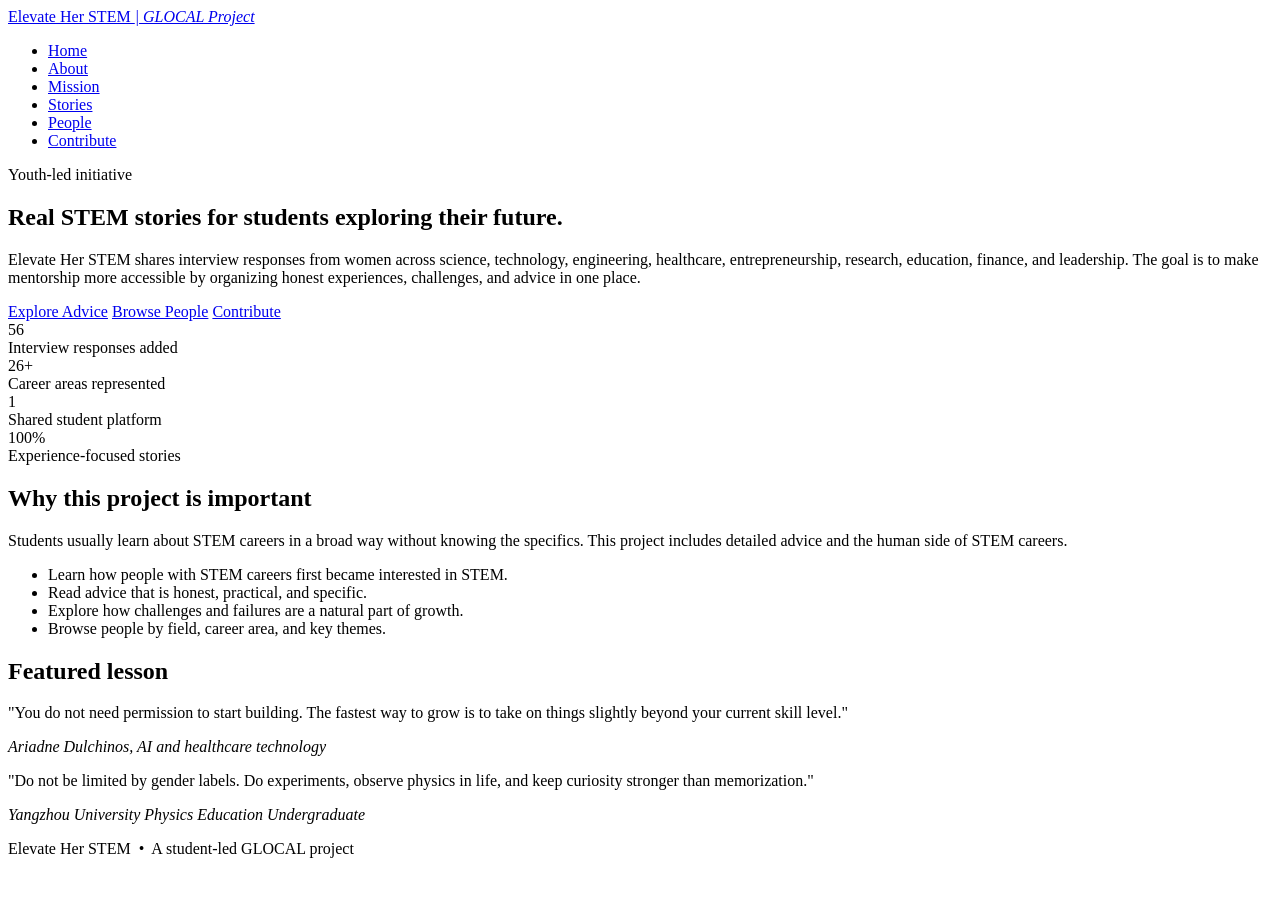
==== commit 45570934: "Add files via upload" ====
--- a/index.html
+++ b/index.html
@@ -7,89 +7,62 @@
   <link rel="preconnect" href="https://fonts.googleapis.com">
   <link rel="preconnect" href="https://fonts.gstatic.com" crossorigin>
   <link href="https://fonts.googleapis.com/css2?family=DM+Serif+Display:ital@0;1&family=DM+Sans:ital,opsz,wght@0,9..40,300;0,9..40,400;0,9..40,500;1,9..40,300&display=swap" rel="stylesheet">
-  <link rel="stylesheet" href="assets/css/style.css" />
+  <link rel="stylesheet" href="styles.css" />
 </head>
-<body data-page="home">
-
+<body>
 <header>
   <div class="nav-inner">
-    <a class="logo" id="logoHome" href="index.html">Elevate Her STEM <em>| GLOCAL Project</em></a>
+    <a class="logo" href="index.html">Elevate Her STEM <em>| GLOCAL Project</em></a>
     <nav>
       <ul>
-        <li><a href="index.html" class="nav-link active">Home</a></li>
-        <li><a href="about.html" class="nav-link">About</a></li>
-        <li><a href="mission.html" class="nav-link">Mission</a></li>
-        <li><a href="stories.html" class="nav-link">Stories</a></li>
-        <li><a href="people.html" class="nav-link">People</a></li>
-        <li><a href="contribute.html" class="nav-link">Contribute</a></li>
+        <li><a href="index.html" class="active">Home</a></li>
+        <li><a href="about.html" class="">About</a></li>
+        <li><a href="mission.html" class="">Mission</a></li>
+        <li><a href="stories.html" class="">Stories</a></li>
+        <li><a href="people.html" class="">People</a></li>
+        <li><a href="contribute.html" class="">Contribute</a></li>
       </ul>
     </nav>
   </div>
 </header>
+<main>
 
-<main>
-<!-- HOME -->
-  <section id="home" class="page active-page">
-    <div class="hero">
-      <div class="hero-eyebrow">Youth-led initiative</div>
-      <h1>Real STEM stories for students exploring their future</h1>
-      <p>Elevate Her STEM shares interview responses from women across various STEM fields, including science, technology, engineering, healthcare, education, entrepreneurship, research, and leadership, with the goal of making mentorship more accessible by organizing honest experiences, challenges, and advice in one place.</p>
-      <div class="hero-actions">
-        <a class="btn btn-primary" href="stories.html">Explore Advice</a>
-        <a class="btn btn-ghost" href="people.html">Browse People</a>
-        <a class="btn btn-ghost" href="contribute.html">Contribute</a>
-      </div>
+<section class="page">
+  <div class="hero">
+    <div class="hero-eyebrow">Youth-led initiative</div>
+    <h1>Real STEM stories for students exploring their future.</h1>
+    <p>Elevate Her STEM shares interview responses from women across science, technology, engineering, healthcare, entrepreneurship, research, education, finance, and leadership. The goal is to make mentorship more accessible by organizing honest experiences, challenges, and advice in one place.</p>
+    <div class="hero-actions">
+      <a class="btn btn-primary" href="stories.html">Explore Advice</a>
+      <a class="btn btn-ghost" href="people.html">Browse People</a>
+      <a class="btn btn-ghost" href="contribute.html">Contribute</a>
     </div>
-
-    <div class="stats-row">
-      <div class="stat-card">
-        <div class="stat-num">16</div>
-        <div class="stat-label">Interview responses added</div>
-      </div>
-      <div class="stat-card">
-        <div class="stat-num">10+</div>
-        <div class="stat-label">Career areas represented</div>
-      </div>
-      <div class="stat-card">
-        <div class="stat-num">1</div>
-        <div class="stat-label">Shared student platform</div>
-      </div>
-      <div class="stat-card">
-        <div class="stat-num">100%</div>
-        <div class="stat-label">Experience-focused stories</div>
-      </div>
+  </div>
+  <div class="stats-row">
+    <div class="stat-card"><div class="stat-num">56</div><div class="stat-label">Interview responses added</div></div>
+    <div class="stat-card"><div class="stat-num">26+</div><div class="stat-label">Career areas represented</div></div>
+    <div class="stat-card"><div class="stat-num">1</div><div class="stat-label">Shared student platform</div></div>
+    <div class="stat-card"><div class="stat-num">100%</div><div class="stat-label">Experience-focused stories</div></div>
+  </div>
+  <div class="split-grid">
+    <div class="panel">
+      <h2>Why this project is important</h2>
+      <p>Students usually learn about STEM careers in a broad way without knowing the specifics. This project includes detailed advice and the human side of STEM careers.</p>
+      <ul>
+        <li>Learn how people with STEM careers first became interested in STEM.</li>
+        <li>Read advice that is honest, practical, and specific.</li>
+        <li>Explore how challenges and failures are a natural part of growth.</li>
+        <li>Browse people by field, career area, and key themes.</li>
+      </ul>
     </div>
-
-    <div class="split-grid">
-      <div class="panel">
-        <h2>Why this project is important</h2>
-        <p>Students usually learn about STEM careers in a broad way without knowing the specifics. As such, this project includes detailed advice and the human side of STEM careers.</p>
-        <ul>
-          <li>Learn how people with STEM careers first became interested in STEM.</li>
-          <li>Read advice that is honest, practical, and specific.</li>
-          <li>Explore how challenges and failures are a natural part of growth.</li>
-          <li>Browse people by field, career area, and key themes.</li>
-        </ul>
-      </div>
-      <div class="panel">
-        <h2>Featured lesson</h2>
-        <div class="quote-card">
-          <p>"You do not need permission to start building. The fastest way to grow is to take on things slightly beyond your current skill level."</p>
-          <cite>Ariadne Dulchinos, AI and healthcare technology</cite>
-        </div>
-        <div class="quote-card">
-          <p>"There are so many roads that can lead to the same place, but also each road can fork into endless possibilities."</p>
-          <cite>Mady Thompson, biomedical engineering</cite>
-        </div>
-      </div>
+    <div class="panel">
+      <h2>Featured lesson</h2>
+      <div class="quote-card"><p>"You do not need permission to start building. The fastest way to grow is to take on things slightly beyond your current skill level."</p><cite>Ariadne Dulchinos, AI and healthcare technology</cite></div>
+      <div class="quote-card"><p>"Do not be limited by gender labels. Do experiments, observe physics in life, and keep curiosity stronger than memorization."</p><cite>Yangzhou University Physics Education Undergraduate</cite></div>
     </div>
-  </section>
+  </div>
+</section>
 </main>
-
-<footer>
-  <p>Elevate Her STEM &nbsp;•&nbsp; A student-led GLOCAL project</p>
-</footer>
-
-<script src="assets/js/main.js"></script>
+<footer><p>Elevate Her STEM &nbsp;•&nbsp; A student-led GLOCAL project</p></footer>
 </body>
-</html>+</html>
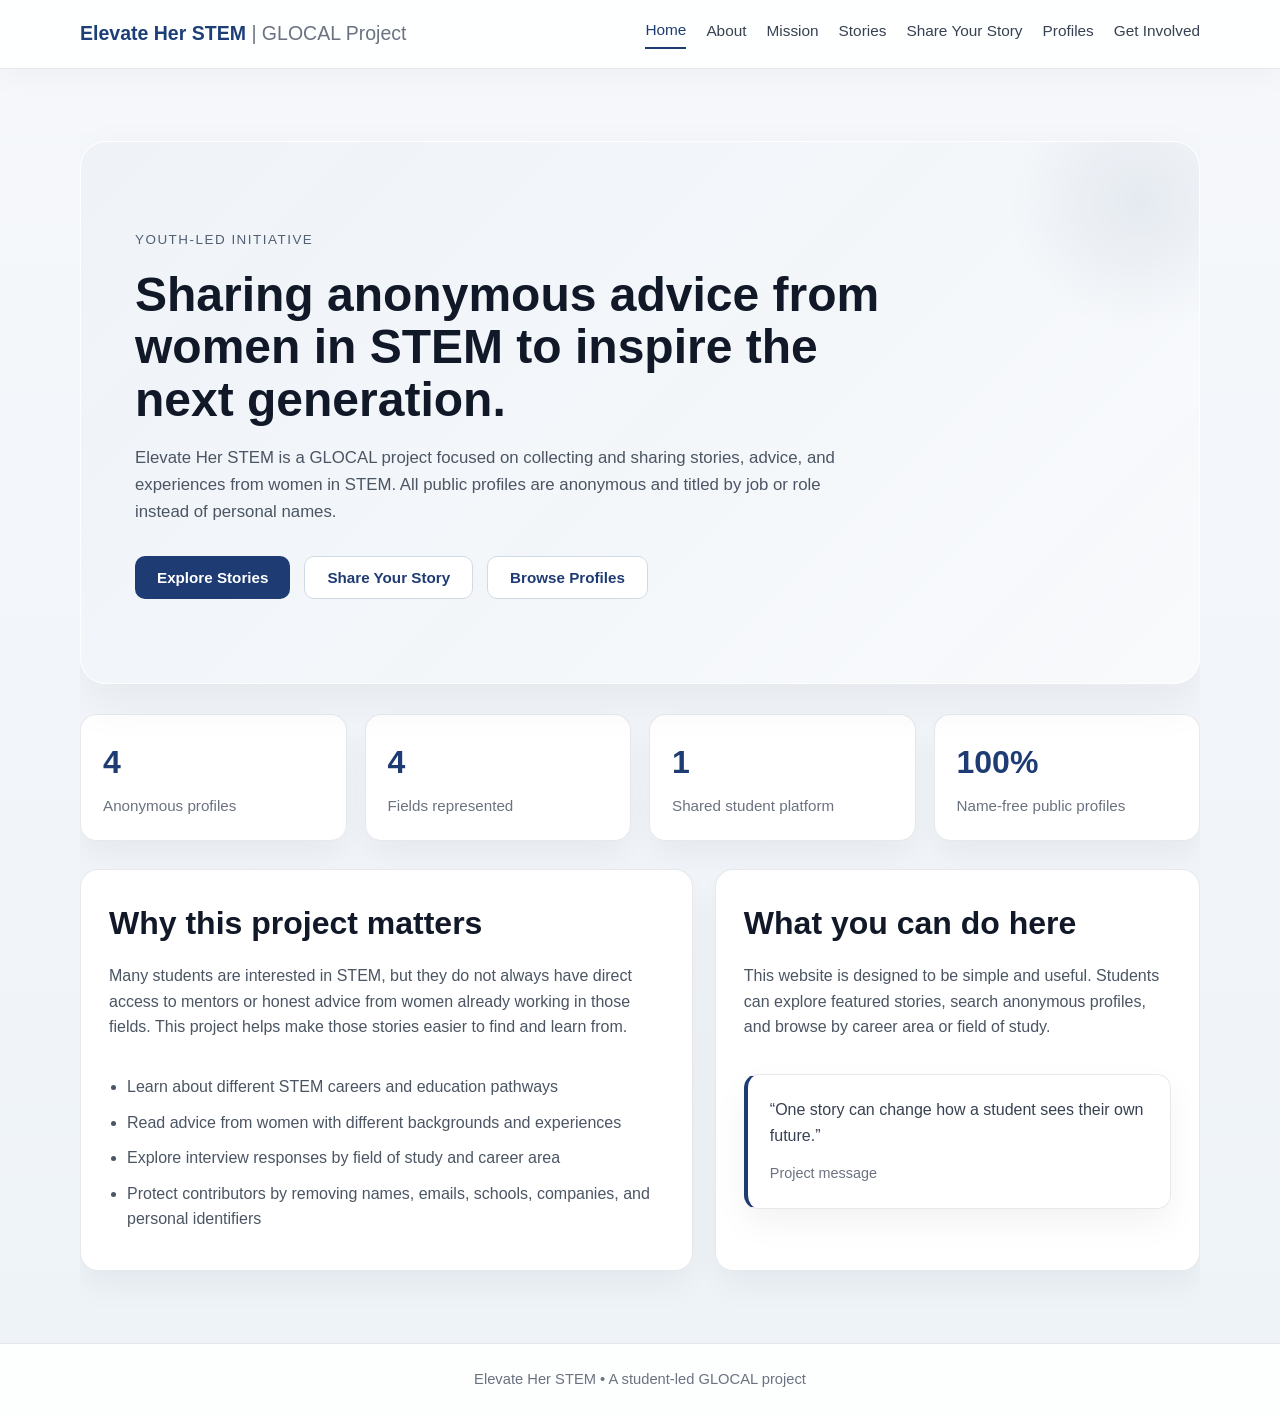
==== commit af25c03a: "Update print statement from 'Hello' to 'Goodbye'" ====
--- a/index.html
+++ b/index.html
@@ -1,68 +1,1095 @@
 <!DOCTYPE html>
 <html lang="en">
 <head>
-  <meta charset="UTF-8" />
-  <meta name="viewport" content="width=device-width, initial-scale=1.0" />
-  <title>Home | Elevate Her STEM</title>
-  <link rel="preconnect" href="https://fonts.googleapis.com">
-  <link rel="preconnect" href="https://fonts.gstatic.com" crossorigin>
-  <link href="https://fonts.googleapis.com/css2?family=DM+Serif+Display:ital@0;1&family=DM+Sans:ital,opsz,wght@0,9..40,300;0,9..40,400;0,9..40,500;1,9..40,300&display=swap" rel="stylesheet">
-  <link rel="stylesheet" href="styles.css" />
+  <meta charset="UTF-8">
+  <meta name="viewport" content="width=device-width, initial-scale=1.0">
+  <title>Elevate Her STEM</title>
+  <style>
+    * {
+      margin: 0;
+      padding: 0;
+      box-sizing: border-box;
+    }
+
+    html {
+      scroll-behavior: smooth;
+    }
+
+    body {
+      font-family: Arial, sans-serif;
+      background: linear-gradient(180deg, #f6f8fb 0%, #eef3f8 100%);
+      color: #1f2937;
+      line-height: 1.6;
+      overflow-x: hidden;
+    }
+
+    .container {
+      width: 90%;
+      max-width: 1120px;
+      margin: 0 auto;
+    }
+
+    header {
+      background-color: rgba(255, 255, 255, 0.88);
+      border-bottom: 1px solid rgba(229, 231, 235, 0.9);
+      position: sticky;
+      top: 0;
+      z-index: 1000;
+      backdrop-filter: blur(12px);
+      box-shadow: 0 8px 30px rgba(15, 23, 42, 0.04);
+    }
+
+    .nav {
+      display: flex;
+      justify-content: space-between;
+      align-items: center;
+      padding: 18px 0;
+      flex-wrap: wrap;
+      gap: 14px;
+    }
+
+    .logo {
+      font-size: 1.22rem;
+      font-weight: bold;
+      color: #1d3f77;
+      cursor: pointer;
+      transition: transform 0.25s ease, opacity 0.25s ease;
+    }
+
+    .logo:hover {
+      transform: translateY(-2px);
+      opacity: 0.9;
+    }
+
+    .logo span {
+      color: #6b7280;
+      font-weight: normal;
+    }
+
+    nav ul {
+      list-style: none;
+      display: flex;
+      gap: 20px;
+      flex-wrap: wrap;
+    }
+
+    nav a {
+      text-decoration: none;
+      color: #374151;
+      font-size: 0.96rem;
+      padding-bottom: 4px;
+      border-bottom: 2px solid transparent;
+      transition: color 0.25s ease, border-color 0.25s ease, transform 0.25s ease;
+      display: inline-block;
+    }
+
+    nav a:hover,
+    nav a.active {
+      color: #1f3b73;
+      border-bottom: 2px solid #1f3b73;
+      transform: translateY(-1px);
+    }
+
+    main {
+      position: relative;
+      overflow: hidden;
+    }
+
+    .page {
+      display: none;
+      min-height: calc(100vh - 88px);
+      padding: 72px 0;
+      opacity: 0;
+      transform: translateY(24px) scale(0.99);
+      transform-origin: center top;
+    }
+
+    .page.active-page {
+      display: block;
+      animation: pageIn 0.7s cubic-bezier(.22,1,.36,1) forwards;
+    }
+
+    @keyframes pageIn {
+      from {
+        opacity: 0;
+        transform: translateY(26px) scale(0.99);
+      }
+      to {
+        opacity: 1;
+        transform: translateY(0) scale(1);
+      }
+    }
+
+    @keyframes floatUp {
+      from {
+        opacity: 0;
+        transform: translateY(22px);
+      }
+      to {
+        opacity: 1;
+        transform: translateY(0);
+      }
+    }
+
+    .hero {
+      background: linear-gradient(135deg, rgba(238, 242, 247, 0.95) 0%, rgba(248, 250, 252, 0.96) 100%);
+      border: 1px solid rgba(255, 255, 255, 0.9);
+      border-radius: 26px;
+      padding: 84px 54px;
+      margin-bottom: 30px;
+      box-shadow: 0 18px 50px rgba(15, 23, 42, 0.06);
+      position: relative;
+      overflow: hidden;
+    }
+
+    .hero::after {
+      content: "";
+      position: absolute;
+      width: 260px;
+      height: 260px;
+      right: -70px;
+      top: -70px;
+      background: radial-gradient(circle, rgba(31, 59, 115, 0.08) 0%, rgba(31, 59, 115, 0) 70%);
+      pointer-events: none;
+    }
+
+    .hero-tag {
+      display: inline-block;
+      font-size: 0.84rem;
+      text-transform: uppercase;
+      letter-spacing: 1.5px;
+      color: #516072;
+      margin-bottom: 18px;
+      animation: floatUp 0.6s ease both;
+    }
+
+    .hero h1 {
+      font-size: 3rem;
+      line-height: 1.1;
+      color: #111827;
+      margin-bottom: 18px;
+      max-width: 780px;
+      animation: floatUp 0.8s ease both;
+    }
+
+    .hero p {
+      font-size: 1.05rem;
+      color: #4b5563;
+      max-width: 700px;
+      margin-bottom: 30px;
+      animation: floatUp 1s ease both;
+    }
+
+    .hero-buttons {
+      display: flex;
+      gap: 14px;
+      flex-wrap: wrap;
+      animation: floatUp 1.15s ease both;
+    }
+
+    .btn {
+      display: inline-block;
+      padding: 12px 22px;
+      border-radius: 10px;
+      text-decoration: none;
+      font-weight: bold;
+      font-size: 0.95rem;
+      border: none;
+      cursor: pointer;
+      transition: transform 0.25s ease, background-color 0.25s ease, border-color 0.25s ease, box-shadow 0.25s ease;
+    }
+
+    .btn:hover {
+      transform: translateY(-3px);
+      box-shadow: 0 10px 24px rgba(15, 23, 42, 0.08);
+    }
+
+    .btn-primary {
+      background-color: #1f3b73;
+      color: white;
+    }
+
+    .btn-primary:hover {
+      background-color: #162c56;
+    }
+
+    .btn-secondary {
+      background-color: white;
+      color: #1f3b73;
+      border: 1px solid #d2dae4;
+    }
+
+    .btn-secondary:hover {
+      background-color: #f8fafc;
+    }
+
+    .section-title {
+      font-size: 2rem;
+      color: #111827;
+      margin-bottom: 14px;
+    }
+
+    .section-text {
+      color: #4b5563;
+      max-width: 780px;
+      margin-bottom: 34px;
+    }
+
+    .grid {
+      display: grid;
+      grid-template-columns: repeat(auto-fit, minmax(240px, 1fr));
+      gap: 22px;
+    }
+
+    .card,
+    .feature-panel,
+    .stat-box,
+    .person-card,
+    .detail-panel,
+    .contact-box,
+    .quote-card,
+    .story-submit-box {
+      background-color: rgba(255, 255, 255, 0.95);
+      border: 1px solid rgba(229, 231, 235, 0.95);
+      box-shadow: 0 14px 34px rgba(15, 23, 42, 0.05);
+    }
+
+    .card {
+      border-radius: 16px;
+      padding: 24px;
+      transition: transform 0.25s ease, box-shadow 0.25s ease;
+    }
+
+    .card:hover {
+      transform: translateY(-5px);
+      box-shadow: 0 18px 36px rgba(15, 23, 42, 0.08);
+    }
+
+    .card h3 {
+      font-size: 1.08rem;
+      color: #111827;
+      margin-bottom: 12px;
+    }
+
+    .card p {
+      color: #4b5563;
+      font-size: 0.96rem;
+    }
+
+    .stats-grid {
+      display: grid;
+      grid-template-columns: repeat(auto-fit, minmax(180px, 1fr));
+      gap: 18px;
+      margin-bottom: 28px;
+    }
+
+    .stat-box {
+      border-radius: 16px;
+      padding: 22px;
+      transition: transform 0.25s ease;
+    }
+
+    .stat-box:hover {
+      transform: translateY(-4px);
+    }
+
+    .stat-number {
+      font-size: 2rem;
+      font-weight: bold;
+      color: #1f3b73;
+      margin-bottom: 6px;
+    }
+
+    .stat-label {
+      color: #6b7280;
+      font-size: 0.95rem;
+    }
+
+    .home-split {
+      display: grid;
+      grid-template-columns: 1.2fr 0.95fr;
+      gap: 22px;
+      margin-top: 28px;
+    }
+
+    .feature-panel {
+      border-radius: 18px;
+      padding: 28px;
+      transition: transform 0.25s ease;
+    }
+
+    .feature-panel:hover {
+      transform: translateY(-4px);
+    }
+
+    .feature-panel ul {
+      padding-left: 18px;
+      color: #4b5563;
+    }
+
+    .feature-panel li {
+      margin-bottom: 10px;
+    }
+
+    .quote-card {
+      border-left: 4px solid #1f3b73;
+      border-radius: 14px;
+      padding: 22px;
+      margin-bottom: 18px;
+      transition: transform 0.25s ease;
+    }
+
+    .quote-card:hover {
+      transform: translateY(-4px);
+    }
+
+    .quote-card p {
+      color: #374151;
+      margin-bottom: 12px;
+    }
+
+    .quote-card span {
+      font-size: 0.9rem;
+      color: #6b7280;
+    }
+
+    .filter-bar {
+      display: grid;
+      grid-template-columns: 2fr 1fr 1fr;
+      gap: 14px;
+      margin-bottom: 28px;
+    }
+
+    .filter-bar input,
+    .filter-bar select {
+      width: 100%;
+      padding: 13px 14px;
+      border: 1px solid #d1d5db;
+      border-radius: 12px;
+      background-color: rgba(255, 255, 255, 0.95);
+      font-size: 0.95rem;
+      color: #374151;
+      transition: border-color 0.25s ease, box-shadow 0.25s ease, transform 0.25s ease;
+    }
+
+    .filter-bar input:focus,
+    .filter-bar select:focus {
+      outline: none;
+      border-color: #88a0c9;
+      box-shadow: 0 0 0 4px rgba(31, 59, 115, 0.08);
+      transform: translateY(-1px);
+    }
+
+    .people-grid {
+      display: grid;
+      grid-template-columns: repeat(auto-fit, minmax(265px, 1fr));
+      gap: 20px;
+    }
+
+    .person-card {
+      border-radius: 18px;
+      padding: 22px;
+      cursor: pointer;
+      transition: transform 0.28s ease, box-shadow 0.28s ease, border-color 0.28s ease;
+      position: relative;
+      overflow: hidden;
+    }
+
+    .person-card::after {
+      content: "View profile →";
+      position: absolute;
+      right: 18px;
+      bottom: 16px;
+      font-size: 0.82rem;
+      color: #6b7280;
+      transition: transform 0.25s ease, color 0.25s ease;
+    }
+
+    .person-card:hover {
+      transform: translateY(-6px) scale(1.01);
+      box-shadow: 0 22px 38px rgba(15, 23, 42, 0.09);
+      border-color: #cfd8e3;
+    }
+
+    .person-card:hover::after {
+      transform: translateX(4px);
+      color: #1f3b73;
+    }
+
+    .person-title {
+      font-size: 1.15rem;
+      font-weight: bold;
+      color: #111827;
+      margin-bottom: 6px;
+      padding-right: 90px;
+    }
+
+    .person-role {
+      color: #1f3b73;
+      font-weight: bold;
+      font-size: 0.95rem;
+      margin-bottom: 6px;
+    }
+
+    .person-field {
+      color: #6b7280;
+      font-size: 0.93rem;
+      margin-bottom: 12px;
+    }
+
+    .person-card p {
+      color: #4b5563;
+      font-size: 0.95rem;
+      margin-bottom: 18px;
+    }
+
+    .tag-row {
+      display: flex;
+      gap: 8px;
+      flex-wrap: wrap;
+    }
+
+    .tag {
+      background-color: #eef2f7;
+      color: #35507e;
+      font-size: 0.82rem;
+      padding: 6px 10px;
+      border-radius: 999px;
+    }
+
+    .empty-message {
+      display: none;
+      margin-top: 10px;
+      color: #6b7280;
+      font-size: 0.95rem;
+    }
+
+    .detail-layout {
+      display: grid;
+      grid-template-columns: 0.9fr 1.1fr;
+      gap: 22px;
+      align-items: start;
+    }
+
+    .detail-panel {
+      border-radius: 18px;
+      padding: 28px;
+    }
+
+    .detail-name {
+      font-size: 2rem;
+      color: #111827;
+      margin-bottom: 8px;
+    }
+
+    .detail-role {
+      color: #1f3b73;
+      font-weight: bold;
+      font-size: 1rem;
+      margin-bottom: 6px;
+    }
+
+    .detail-field {
+      color: #6b7280;
+      margin-bottom: 18px;
+    }
+
+    .detail-section-title {
+      font-size: 1.05rem;
+      color: #111827;
+      margin-bottom: 10px;
+      margin-top: 18px;
+    }
+
+    .detail-text {
+      color: #4b5563;
+      margin-bottom: 14px;
+    }
+
+    .back-link {
+      display: inline-flex;
+      align-items: center;
+      gap: 8px;
+      color: #1f3b73;
+      font-weight: bold;
+      cursor: pointer;
+      margin-bottom: 22px;
+      text-decoration: none;
+      transition: transform 0.25s ease, opacity 0.25s ease;
+    }
+
+    .back-link:hover {
+      transform: translateX(-3px);
+      opacity: 0.9;
+    }
+
+    .contact-box {
+      border-radius: 18px;
+      padding: 32px;
+    }
+
+    .contact-box p {
+      color: #4b5563;
+      max-width: 700px;
+      margin-bottom: 18px;
+    }
+
+    .story-submit-box {
+      border-radius: 18px;
+      padding: 32px;
+      margin-top: 24px;
+    }
+
+    .story-submit-box h3 {
+      color: #111827;
+      font-size: 1.25rem;
+      margin-bottom: 12px;
+    }
+
+    .story-submit-box p {
+      color: #4b5563;
+      margin-bottom: 18px;
+      max-width: 760px;
+    }
+
+    .form-preview {
+      width: 100%;
+      min-height: 720px;
+      border: 1px solid #d8dee8;
+      border-radius: 16px;
+      background: white;
+      margin-top: 22px;
+      box-shadow: 0 12px 30px rgba(15, 23, 42, 0.04);
+    }
+
+    footer {
+      background-color: rgba(255, 255, 255, 0.9);
+      border-top: 1px solid #e5e7eb;
+      padding: 24px 0;
+      text-align: center;
+      color: #6b7280;
+      font-size: 0.92rem;
+    }
+
+    @media (max-width: 920px) {
+      .home-split,
+      .filter-bar,
+      .detail-layout {
+        grid-template-columns: 1fr;
+      }
+    }
+
+    @media (max-width: 768px) {
+      .hero {
+        padding: 42px 24px;
+      }
+
+      .hero h1 {
+        font-size: 2.2rem;
+      }
+
+      .person-title {
+        padding-right: 0;
+      }
+
+      .person-card::after {
+        position: static;
+        display: block;
+        margin-top: 14px;
+      }
+    }
+  </style>
 </head>
 <body>
-<header>
-  <div class="nav-inner">
-    <a class="logo" href="index.html">Elevate Her STEM <em>| GLOCAL Project</em></a>
-    <nav>
-      <ul>
-        <li><a href="index.html" class="active">Home</a></li>
-        <li><a href="about.html" class="">About</a></li>
-        <li><a href="mission.html" class="">Mission</a></li>
-        <li><a href="stories.html" class="">Stories</a></li>
-        <li><a href="people.html" class="">People</a></li>
-        <li><a href="contribute.html" class="">Contribute</a></li>
-      </ul>
-    </nav>
-  </div>
-</header>
-<main>
-
-<section class="page">
-  <div class="hero">
-    <div class="hero-eyebrow">Youth-led initiative</div>
-    <h1>Real STEM stories for students exploring their future.</h1>
-    <p>Elevate Her STEM shares interview responses from women across science, technology, engineering, healthcare, entrepreneurship, research, education, finance, and leadership. The goal is to make mentorship more accessible by organizing honest experiences, challenges, and advice in one place.</p>
-    <div class="hero-actions">
-      <a class="btn btn-primary" href="stories.html">Explore Advice</a>
-      <a class="btn btn-ghost" href="people.html">Browse People</a>
-      <a class="btn btn-ghost" href="contribute.html">Contribute</a>
+  <header>
+    <div class="container nav">
+      <div class="logo" id="logoHome">Elevate Her STEM <span>| GLOCAL Project</span></div>
+      <nav>
+        <ul>
+          <li><a href="#" class="nav-link active" data-page="home">Home</a></li>
+          <li><a href="#" class="nav-link" data-page="about">About</a></li>
+          <li><a href="#" class="nav-link" data-page="mission">Mission</a></li>
+          <li><a href="#" class="nav-link" data-page="stories">Stories</a></li>
+          <li><a href="#" class="nav-link" data-page="share">Share Your Story</a></li>
+          <li><a href="#" class="nav-link" data-page="people">Profiles</a></li>
+          <li><a href="#" class="nav-link" data-page="involved">Get Involved</a></li>
+        </ul>
+      </nav>
     </div>
-  </div>
-  <div class="stats-row">
-    <div class="stat-card"><div class="stat-num">56</div><div class="stat-label">Interview responses added</div></div>
-    <div class="stat-card"><div class="stat-num">26+</div><div class="stat-label">Career areas represented</div></div>
-    <div class="stat-card"><div class="stat-num">1</div><div class="stat-label">Shared student platform</div></div>
-    <div class="stat-card"><div class="stat-num">100%</div><div class="stat-label">Experience-focused stories</div></div>
-  </div>
-  <div class="split-grid">
-    <div class="panel">
-      <h2>Why this project is important</h2>
-      <p>Students usually learn about STEM careers in a broad way without knowing the specifics. This project includes detailed advice and the human side of STEM careers.</p>
-      <ul>
-        <li>Learn how people with STEM careers first became interested in STEM.</li>
-        <li>Read advice that is honest, practical, and specific.</li>
-        <li>Explore how challenges and failures are a natural part of growth.</li>
-        <li>Browse people by field, career area, and key themes.</li>
-      </ul>
+  </header>
+
+  <main class="container">
+    <section id="home" class="page active-page">
+      <div class="hero">
+        <div class="hero-tag">Youth-led initiative</div>
+        <h1>Sharing anonymous advice from women in STEM to inspire the next generation.</h1>
+        <p>
+          Elevate Her STEM is a GLOCAL project focused on collecting and sharing stories, advice, and experiences from women in STEM. All public profiles are anonymous and titled by job or role instead of personal names.
+        </p>
+        <div class="hero-buttons">
+          <button class="btn btn-primary switch-page" data-page="stories">Explore Stories</button>
+          <button class="btn btn-secondary switch-page" data-page="share">Share Your Story</button>
+          <button class="btn btn-secondary switch-page" data-page="people">Browse Profiles</button>
+        </div>
+      </div>
+
+      <div class="stats-grid">
+        <div class="stat-box">
+          <div class="stat-number" id="profileCount">0</div>
+          <div class="stat-label">Anonymous profiles</div>
+        </div>
+        <div class="stat-box">
+          <div class="stat-number" id="fieldCount">0</div>
+          <div class="stat-label">Fields represented</div>
+        </div>
+        <div class="stat-box">
+          <div class="stat-number">1</div>
+          <div class="stat-label">Shared student platform</div>
+        </div>
+        <div class="stat-box">
+          <div class="stat-number">100%</div>
+          <div class="stat-label">Name-free public profiles</div>
+        </div>
+      </div>
+
+      <div class="home-split">
+        <div class="feature-panel">
+          <h2 class="section-title">Why this project matters</h2>
+          <p class="section-text">
+            Many students are interested in STEM, but they do not always have direct access to mentors or honest advice from women already working in those fields. This project helps make those stories easier to find and learn from.
+          </p>
+          <ul>
+            <li>Learn about different STEM careers and education pathways</li>
+            <li>Read advice from women with different backgrounds and experiences</li>
+            <li>Explore interview responses by field of study and career area</li>
+            <li>Protect contributors by removing names, emails, schools, companies, and personal identifiers</li>
+          </ul>
+        </div>
+
+        <div class="feature-panel">
+          <h2 class="section-title">What you can do here</h2>
+          <p class="section-text">
+            This website is designed to be simple and useful. Students can explore featured stories, search anonymous profiles, and browse by career area or field of study.
+          </p>
+          <div class="quote-card">
+            <p>“One story can change how a student sees their own future.”</p>
+            <span>Project message</span>
+          </div>
+        </div>
+      </div>
+    </section>
+
+    <section id="about" class="page">
+      <h2 class="section-title">About the Project</h2>
+      <p class="section-text">
+        This website was created as part of a GLOCAL-supported project. We are interviewing women across different STEM fields and building a space where students can learn from their journeys, challenges, achievements, and advice.
+      </p>
+      <div class="grid">
+        <div class="card">
+          <h3>What we collect</h3>
+          <p>We gather interviews, reflections, personal advice, and insights from women working in STEM-related fields.</p>
+        </div>
+        <div class="card">
+          <h3>Who this helps</h3>
+          <p>This project is designed for students and youth who want more guidance, representation, and real stories from people in STEM.</p>
+        </div>
+        <div class="card">
+          <h3>How privacy is protected</h3>
+          <p>Each public profile removes personal names, emails, company names, school names, and links. The role or job becomes the profile title.</p>
+        </div>
+      </div>
+    </section>
+
+    <section id="mission" class="page">
+      <h2 class="section-title">Our Mission</h2>
+      <p class="section-text">
+        We want to create a clean and accessible platform where advice from women in STEM is easy to read, relatable, and meaningful for younger students. Instead of making mentorship feel distant, we want to make it feel real and reachable.
+      </p>
+      <div class="grid">
+        <div class="card">
+          <h3>Accessibility</h3>
+          <p>Students should be able to quickly find stories and advice without needing to reach out to professionals directly first.</p>
+        </div>
+        <div class="card">
+          <h3>Connection</h3>
+          <p>We hope this platform helps youth feel more connected to professionals and future possibilities.</p>
+        </div>
+        <div class="card">
+          <h3>Encouragement</h3>
+          <p>Sometimes one honest story or one piece of advice can make a student feel less alone in their path.</p>
+        </div>
+      </div>
+    </section>
+
+    <section id="stories" class="page">
+      <h2 class="section-title">Interview Spotlights</h2>
+      <p class="section-text">
+        These anonymous highlights come from profile advice and lessons. Click “Browse Profiles” to read the full anonymous profiles.
+      </p>
+      <div id="spotlightContainer"></div>
+    </section>
+
+    <section id="share" class="page">
+      <h2 class="section-title">Share Your Story</h2>
+      <p class="section-text">
+        If you are a woman in STEM or know someone who would like to participate, please fill out our survey. Your response can help students learn from real experiences, career paths, and advice.
+      </p>
+
+      <div class="story-submit-box">
+        <h3>Google Form Survey</h3>
+        <p>
+          Use this form to submit your story, advice, or interview response for the Elevate Her STEM project. If the form does not load, use the button below to open it in a new tab.
+        </p>
+        <a href="https://forms.gle/W7JPLB18XLG9Xqd69" target="_blank" class="btn btn-primary">Open Survey Form</a>
+        <iframe class="form-preview" src="https://forms.gle/W7JPLB18XLG9Xqd69" title="Elevate Her STEM Google Form Survey">Loading...</iframe>
+      </div>
+    </section>
+
+    <section id="people" class="page">
+      <h2 class="section-title">Browse Anonymous Profiles</h2>
+      <p class="section-text">
+        Students can search by role, field, challenge, achievement, or advice. Clicking a card opens a detailed anonymous profile page.
+      </p>
+
+      <div class="filter-bar">
+        <input type="text" id="searchInput" placeholder="Search by role, field, advice, challenge...">
+        <select id="careerFilter">
+          <option value="all">All career areas</option>
+        </select>
+        <select id="fieldFilter">
+          <option value="all">All fields of study</option>
+        </select>
+      </div>
+
+      <div class="people-grid" id="peopleGrid"></div>
+
+      <p class="empty-message" id="emptyMessage">No results found for that search or filter.</p>
+    </section>
+
+    <section id="profile" class="page">
+      <a href="#" class="back-link" id="backToPeople">← Back to Profiles</a>
+      <div class="detail-layout">
+        <div class="detail-panel">
+          <div class="detail-name" id="detailName">Role</div>
+          <div class="detail-role" id="detailRole">Career Area</div>
+          <div class="detail-field" id="detailField">Field of Study</div>
+          <div class="tag-row" id="detailTags"></div>
+        </div>
+
+        <div class="detail-panel">
+          <div class="detail-section-title">About</div>
+          <p class="detail-text" id="detailAbout"></p>
+
+          <div class="detail-section-title">STEM Journey</div>
+          <p class="detail-text" id="detailJourney"></p>
+
+          <div class="detail-section-title">Bias or Challenge</div>
+          <p class="detail-text" id="detailChallenge"></p>
+
+          <div class="detail-section-title">Setback or Failure</div>
+          <p class="detail-text" id="detailSetback"></p>
+
+          <div class="detail-section-title">Proud Achievement</div>
+          <p class="detail-text" id="detailAchievement"></p>
+
+          <div class="detail-section-title">Advice for Students</div>
+          <p class="detail-text" id="detailAdvice"></p>
+
+          <div class="detail-section-title">Key Insight</div>
+          <p class="detail-text" id="detailInsight"></p>
+        </div>
+      </div>
+    </section>
+
+    <section id="involved" class="page">
+      <div class="contact-box">
+        <h2 class="section-title">Get Involved</h2>
+        <p>
+          We are currently reaching out to women in STEM for interviews and written responses. If you are interested in participating, supporting outreach, or learning more about the project, we would love to connect.
+        </p>
+        <a href="mailto:nextgenheroes.stem@gmail.com" class="btn btn-primary">Contact Us</a>
+      </div>
+    </section>
+  </main>
+
+  <footer>
+    <div class="container">
+      <p>Elevate Her STEM • A student-led GLOCAL project</p>
     </div>
-    <div class="panel">
-      <h2>Featured lesson</h2>
-      <div class="quote-card"><p>"You do not need permission to start building. The fastest way to grow is to take on things slightly beyond your current skill level."</p><cite>Ariadne Dulchinos, AI and healthcare technology</cite></div>
-      <div class="quote-card"><p>"Do not be limited by gender labels. Do experiments, observe physics in life, and keep curiosity stronger than memorization."</p><cite>Yangzhou University Physics Education Undergraduate</cite></div>
-    </div>
-  </div>
-</section>
-</main>
-<footer><p>Elevate Her STEM &nbsp;•&nbsp; A student-led GLOCAL project</p></footer>
+  </footer>
+
+  <script>
+    /*
+      Anonymous profile rules:
+      - Do not add names.
+      - Do not add email addresses.
+      - Do not add exact school names, company names, personal social links, or phone numbers.
+      - Use the person's job, role, or field as the public title.
+      - If two profiles have the same role, add a neutral label such as "Profile 1" and "Profile 2".
+    */
+
+    const profiles = [
+      {
+        id: "chemistry-lab-technician",
+        title: "Chemistry Lab Technician",
+        career: "Chemistry",
+        field: "Chemistry and Nanotechnology",
+        summary: "Works in chemistry lab settings with an interest in nanotechnology, careful experimental design, and precise laboratory work.",
+        about: "This profile represents a chemistry lab technician whose work connects experimental chemistry, nanotechnology interests, and disciplined lab practice.",
+        journey: "Her interest in STEM began with a supportive junior-school chemistry teacher who made experiments feel engaging and approachable. Her current interest grew from a strength in nanotechnology and a desire to keep going deeper in the field.",
+        challenge: "She has faced unclear and aggressive feedback that made professional growth harder to measure. She also described the challenge of balancing a high-intensity STEM career with a heavier share of household responsibilities.",
+        setback: "A serious laboratory accident created a psychological barrier to returning to experimental research. Rebuilding the courage to continue taught her that perseverance is not only about finishing a task, but also about returning after a major setback.",
+        achievement: "She is proud of earning a Master's degree with honors.",
+        skill: "A disciplined approach to experimental design and a commitment to precision.",
+        advice: "Focus on long-term goals instead of immediate academic perfection. Do not let one difficult course make you give up on an entire field. Pay attention to the subjects where the logic clicks for you.",
+        insight: "Internal conviction is a professional asset. Staying focused on core interests can lead to mastery.",
+        tags: ["Chemistry", "Nanotechnology", "Lab Work"]
+      },
+      {
+        id: "ai-founder-cto",
+        title: "AI Founder and CTO",
+        career: "Computer Science",
+        field: "Artificial Intelligence, Neuroscience, and Healthcare Technology",
+        summary: "Builds AI tools for healthcare data, analytics, and decision support while combining computer science, neuroscience, and product development.",
+        about: "This profile represents a technical founder and CTO working at the intersection of AI, healthcare analytics, population health, computer science, and neuroscience.",
+        journey: "Her STEM path started with storytelling, art, and humanities. She learned to code because she wanted to create video games with original worlds and characters. At the same time, neuroscience documentaries sparked her curiosity about the brain. Later, exposure to fragmented healthcare data systems pushed her toward building AI tools that connect data with action.",
+        challenge: "She described being underestimated as a young woman in technical leadership and needing to prove technical depth before being taken seriously. She learned to lead with clarity, speed, execution, and conviction instead of waiting for outside validation.",
+        setback: "One major lesson came from assuming that a technically strong idea would automatically create value. She learned that value comes from solving a specific and painful problem, so building should start with the user's pain, not just the technical solution.",
+        achievement: "She is proud of helping build an AI product from an idea into a revenue-generating tool used by large enterprise clients and impacting many users.",
+        skill: "Communication: turning user feedback into product decisions and building trust within a team.",
+        advice: "You do not need permission to start building. Take on work that is slightly beyond your current skill level, build real projects early, and allow messy projects to teach you intuition.",
+        insight: "STEM is about agency: the ability to shape the world around you before you feel like a complete expert.",
+        tags: ["AI", "Computer Science", "Neuroscience", "Healthcare"]
+      },
+      {
+        id: "stem-leadership-coach",
+        title: "STEM Leadership and Communication Coach",
+        career: "STEM Leadership",
+        field: "Leadership Development and Communication Strategy",
+        summary: "Supports scientists, engineers, and technical leaders with communication, influence, executive presence, and leadership under pressure.",
+        about: "This profile represents a leadership and communication coach who works with scientists, engineers, and technical leaders moving from expert contributor roles into people-facing leadership roles.",
+        journey: "Her work moved toward women in STEM after she saw that technical brilliance does not automatically come with influence, communication confidence, or leadership support. She wanted to help STEM professionals own their voice and communicate with clarity.",
+        challenge: "She described STEM as still being strongly male-driven in many spaces, with women often facing unequal pay, limited advocacy, and fewer open seats at leadership tables. She believes mentorship, coaching, and training should be more available and better funded.",
+        setback: "Her lesson is to adapt to difficult situations without accepting the idea that something is impossible. She described resilience as being flexible, persistent, and willing to find another route.",
+        achievement: "She is proud of her clients' successes and of publishing a book after doing the long work required to finish it.",
+        skill: "Listening, connecting with others, and giving people tools to empower themselves.",
+        advice: "Treat 'no' as an idea to explore, not a final answer. Build community, seek mentors and coaches, and invest in your own development.",
+        insight: "STEM is deeply creative. Influence and communication can help strong ideas actually land.",
+        tags: ["Leadership", "Communication", "Mentorship"]
+      },
+      {
+        id: "biomedical-engineering-phd-candidate",
+        title: "Biomedical Engineering PhD Candidate",
+        career: "Engineering",
+        field: "Biomedical Engineering and Tissue Engineering",
+        summary: "Uses tissue engineering principles and 3D cell culture models to study peripheral nerve injury and patient-centered biomedical problems.",
+        about: "This profile represents a biomedical engineering PhD candidate and biotechnology researcher whose work focuses on tissue engineering and 3D cell culture models of peripheral nerve injury.",
+        journey: "Her interest began with human biology and wanting to understand how cells work and how diseases are treated. A mentor's expertise in stem cells helped her see how broad and powerful the field could be. Moving closer to patient-related solutions became an important driver.",
+        challenge: "She described being assigned administrative tasks more often, such as taking notes or organizing events. She also felt pressure to be doubly prepared and to present herself more professionally than male peers in order to be taken seriously.",
+        setback: "The biggest lesson of her PhD was learning how to fail quickly. Exploratory lab experiments often fail, so she learned when to move on and when to keep pursuing an idea.",
+        achievement: "She is proud of winning leadership and community-building awards because helping others matters to her as much as academic achievement.",
+        skill: "Curiosity: approaching problems and conversations with curiosity helps reveal better questions and creates more helpful discussions.",
+        advice: "Keep ties to the non-STEM world so you stay grounded. Do not worry too much about choosing one perfect path, because many fields are becoming interdisciplinary and many roads can lead to meaningful work.",
+        insight: "People are often happy to talk about their work. Reaching out to professors, researchers, or industry leaders can help students build a network over time.",
+        tags: ["Biomedical Engineering", "Tissue Engineering", "Research"]
+      }
+    ];
+
+    const navLinks = document.querySelectorAll(".nav-link");
+    const pages = document.querySelectorAll(".page");
+    const logoHome = document.getElementById("logoHome");
+    const searchInput = document.getElementById("searchInput");
+    const careerFilter = document.getElementById("careerFilter");
+    const fieldFilter = document.getElementById("fieldFilter");
+    const emptyMessage = document.getElementById("emptyMessage");
+    const backToPeople = document.getElementById("backToPeople");
+    const peopleGrid = document.getElementById("peopleGrid");
+    const spotlightContainer = document.getElementById("spotlightContainer");
+
+    function escapeHTML(text) {
+      return String(text || "")
+        .replaceAll("&", "&amp;")
+        .replaceAll("<", "&lt;")
+        .replaceAll(">", "&gt;")
+        .replaceAll('"', "&quot;")
+        .replaceAll("'", "&#039;");
+    }
+
+    function showPage(pageId) {
+      pages.forEach(page => {
+        page.classList.remove("active-page");
+      });
+
+      navLinks.forEach(link => {
+        link.classList.remove("active");
+      });
+
+      document.getElementById(pageId).classList.add("active-page");
+
+      navLinks.forEach(link => {
+        if (link.dataset.page === pageId) {
+          link.classList.add("active");
+        }
+      });
+
+      window.scrollTo({ top: 0, behavior: "smooth" });
+    }
+
+    function openProfile(profileId) {
+      const profile = profiles.find(item => item.id === profileId);
+      if (!profile) return;
+
+      document.getElementById("detailName").textContent = profile.title;
+      document.getElementById("detailRole").textContent = "Career Area: " + profile.career;
+      document.getElementById("detailField").textContent = "Field of Study: " + profile.field;
+      document.getElementById("detailAbout").textContent = profile.about;
+      document.getElementById("detailJourney").textContent = profile.journey;
+      document.getElementById("detailChallenge").textContent = profile.challenge;
+      document.getElementById("detailSetback").textContent = profile.setback;
+      document.getElementById("detailAchievement").textContent = profile.achievement;
+      document.getElementById("detailAdvice").textContent = profile.advice;
+      document.getElementById("detailInsight").textContent = profile.insight;
+
+      const tagsContainer = document.getElementById("detailTags");
+      tagsContainer.innerHTML = "";
+
+      profile.tags.forEach(tag => {
+        const tagElement = document.createElement("div");
+        tagElement.className = "tag";
+        tagElement.textContent = tag;
+        tagsContainer.appendChild(tagElement);
+      });
+
+      showPage("profile");
+    }
+
+    function createProfileCard(profile) {
+      const card = document.createElement("div");
+      card.className = "person-card";
+      card.dataset.profile = profile.id;
+
+      card.innerHTML = `
+        <div class="person-title">${escapeHTML(profile.title)}</div>
+        <div class="person-role">${escapeHTML(profile.career)}</div>
+        <div class="person-field">Field of Study: ${escapeHTML(profile.field)}</div>
+        <p>${escapeHTML(profile.summary)}</p>
+        <div class="tag-row">
+          ${profile.tags.map(tag => `<div class="tag">${escapeHTML(tag)}</div>`).join("")}
+        </div>
+      `;
+
+      card.addEventListener("click", () => openProfile(profile.id));
+
+      return card;
+    }
+
+    function populateFilters() {
+      const careers = [...new Set(profiles.map(profile => profile.career))].sort();
+      const fields = [...new Set(profiles.map(profile => profile.field))].sort();
+
+      careers.forEach(career => {
+        const option = document.createElement("option");
+        option.value = career.toLowerCase();
+        option.textContent = career;
+        careerFilter.appendChild(option);
+      });
+
+      fields.forEach(field => {
+        const option = document.createElement("option");
+        option.value = field.toLowerCase();
+        option.textContent = field;
+        fieldFilter.appendChild(option);
+      });
+    }
+
+    function renderProfiles() {
+      const searchValue = searchInput.value.toLowerCase().trim();
+      const careerValue = careerFilter.value.toLowerCase();
+      const fieldValue = fieldFilter.value.toLowerCase();
+
+      peopleGrid.innerHTML = "";
+
+      const filteredProfiles = profiles.filter(profile => {
+        const combinedText = [
+          profile.title,
+          profile.career,
+          profile.field,
+          profile.summary,
+          profile.about,
+          profile.journey,
+          profile.challenge,
+          profile.setback,
+          profile.achievement,
+          profile.skill,
+          profile.advice,
+          profile.insight,
+          profile.tags.join(" ")
+        ].join(" ").toLowerCase();
+
+        const matchesSearch = combinedText.includes(searchValue);
+        const matchesCareer = careerValue === "all" || profile.career.toLowerCase() === careerValue;
+        const matchesField = fieldValue === "all" || profile.field.toLowerCase() === fieldValue;
+
+        return matchesSearch && matchesCareer && matchesField;
+      });
+
+      filteredProfiles.forEach(profile => {
+        peopleGrid.appendChild(createProfileCard(profile));
+      });
+
+      emptyMessage.style.display = filteredProfiles.length === 0 ? "block" : "none";
+    }
+
+    function renderSpotlights() {
+      const spotlightProfiles = profiles.slice(0, 4);
+      spotlightContainer.innerHTML = "";
+
+      spotlightProfiles.forEach(profile => {
+        const quote = document.createElement("div");
+        quote.className = "quote-card";
+        quote.innerHTML = `
+          <p>“${escapeHTML(profile.advice)}”</p>
+          <span>${escapeHTML(profile.title)}</span>
+        `;
+        spotlightContainer.appendChild(quote);
+      });
+    }
+
+    function updateStats() {
+      document.getElementById("profileCount").textContent = profiles.length;
+      document.getElementById("fieldCount").textContent = new Set(profiles.map(profile => profile.field)).size;
+    }
+
+    navLinks.forEach(link => {
+      link.addEventListener("click", function(event) {
+        event.preventDefault();
+        showPage(this.dataset.page);
+      });
+    });
+
+    document.querySelectorAll(".switch-page").forEach(button => {
+      button.addEventListener("click", function() {
+        showPage(this.dataset.page);
+      });
+    });
+
+    logoHome.addEventListener("click", function() {
+      showPage("home");
+    });
+
+    backToPeople.addEventListener("click", function(event) {
+      event.preventDefault();
+      showPage("people");
+    });
+
+    searchInput.addEventListener("input", renderProfiles);
+    careerFilter.addEventListener("change", renderProfiles);
+    fieldFilter.addEventListener("change", renderProfiles);
+
+    populateFilters();
+    renderProfiles();
+    renderSpotlights();
+    updateStats();
+  </script>
 </body>
 </html>
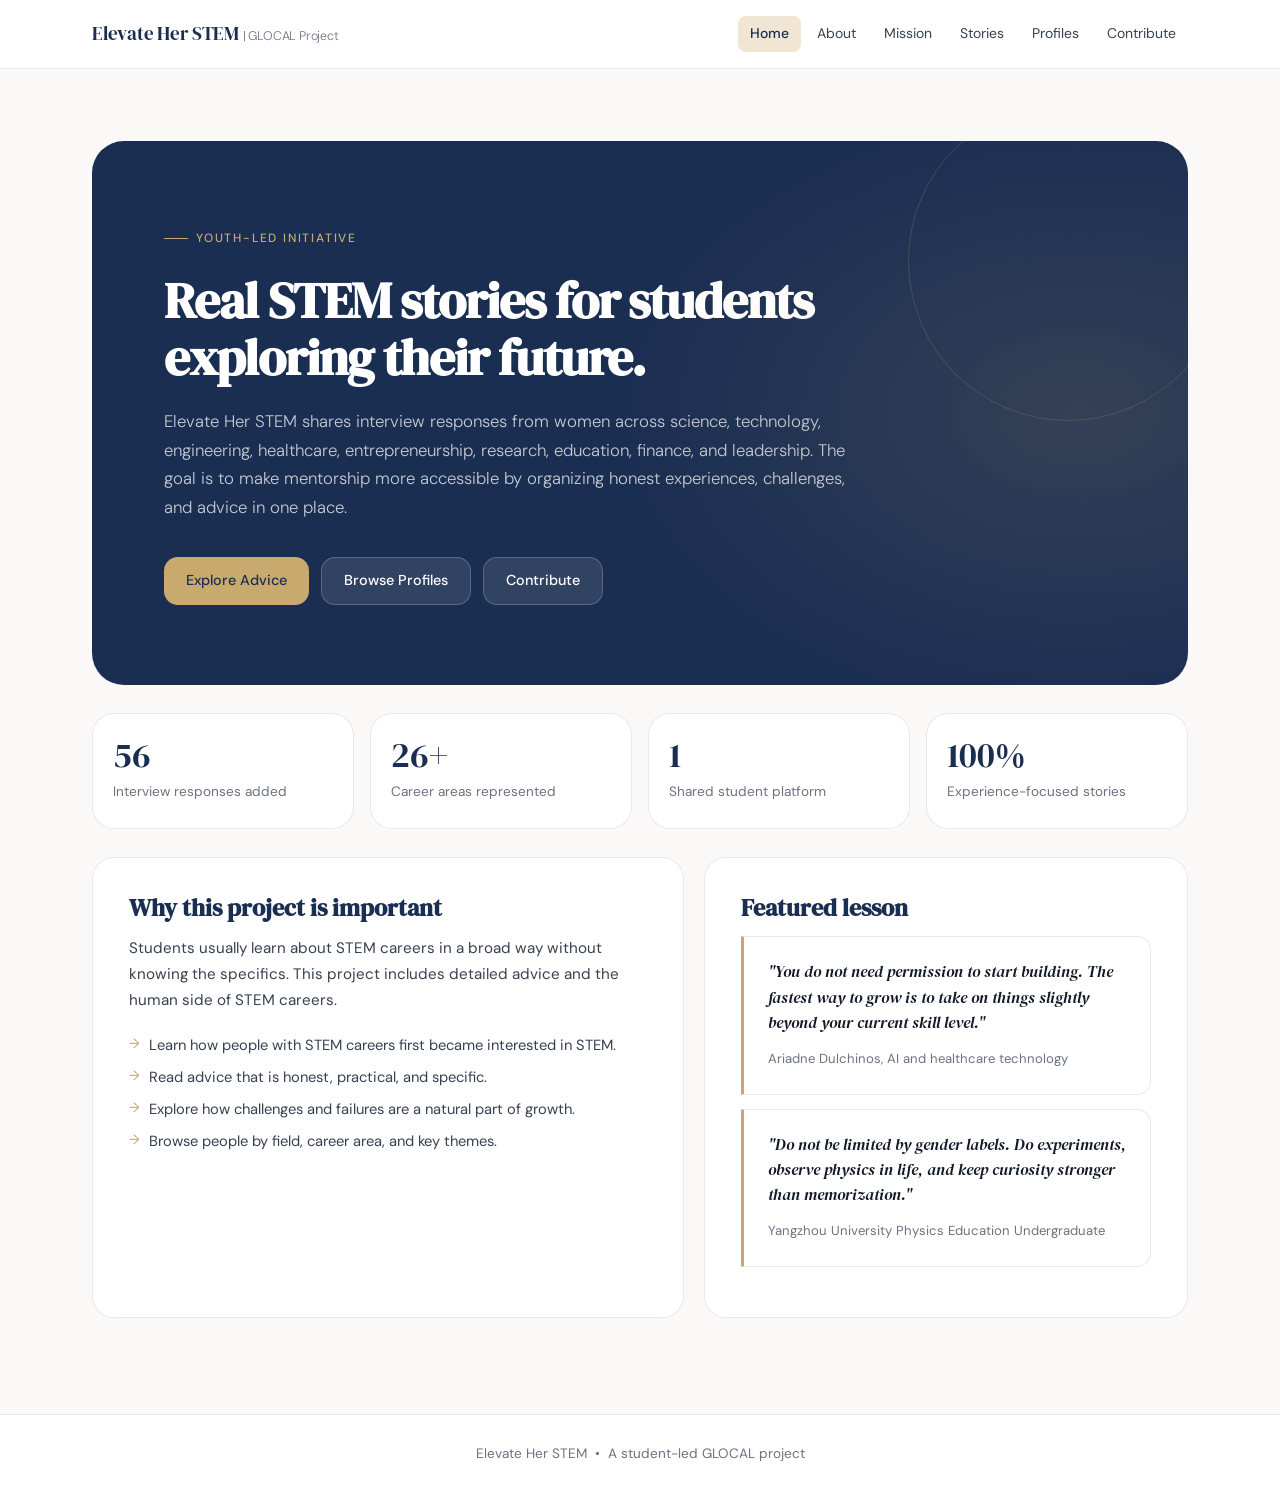
==== commit f57449cb: "Add files via upload" ====
--- a/index.html
+++ b/index.html
@@ -1,1095 +1,68 @@
 <!DOCTYPE html>
 <html lang="en">
 <head>
-  <meta charset="UTF-8">
-  <meta name="viewport" content="width=device-width, initial-scale=1.0">
-  <title>Elevate Her STEM</title>
-  <style>
-    * {
-      margin: 0;
-      padding: 0;
-      box-sizing: border-box;
-    }
-
-    html {
-      scroll-behavior: smooth;
-    }
-
-    body {
-      font-family: Arial, sans-serif;
-      background: linear-gradient(180deg, #f6f8fb 0%, #eef3f8 100%);
-      color: #1f2937;
-      line-height: 1.6;
-      overflow-x: hidden;
-    }
-
-    .container {
-      width: 90%;
-      max-width: 1120px;
-      margin: 0 auto;
-    }
-
-    header {
-      background-color: rgba(255, 255, 255, 0.88);
-      border-bottom: 1px solid rgba(229, 231, 235, 0.9);
-      position: sticky;
-      top: 0;
-      z-index: 1000;
-      backdrop-filter: blur(12px);
-      box-shadow: 0 8px 30px rgba(15, 23, 42, 0.04);
-    }
-
-    .nav {
-      display: flex;
-      justify-content: space-between;
-      align-items: center;
-      padding: 18px 0;
-      flex-wrap: wrap;
-      gap: 14px;
-    }
-
-    .logo {
-      font-size: 1.22rem;
-      font-weight: bold;
-      color: #1d3f77;
-      cursor: pointer;
-      transition: transform 0.25s ease, opacity 0.25s ease;
-    }
-
-    .logo:hover {
-      transform: translateY(-2px);
-      opacity: 0.9;
-    }
-
-    .logo span {
-      color: #6b7280;
-      font-weight: normal;
-    }
-
-    nav ul {
-      list-style: none;
-      display: flex;
-      gap: 20px;
-      flex-wrap: wrap;
-    }
-
-    nav a {
-      text-decoration: none;
-      color: #374151;
-      font-size: 0.96rem;
-      padding-bottom: 4px;
-      border-bottom: 2px solid transparent;
-      transition: color 0.25s ease, border-color 0.25s ease, transform 0.25s ease;
-      display: inline-block;
-    }
-
-    nav a:hover,
-    nav a.active {
-      color: #1f3b73;
-      border-bottom: 2px solid #1f3b73;
-      transform: translateY(-1px);
-    }
-
-    main {
-      position: relative;
-      overflow: hidden;
-    }
-
-    .page {
-      display: none;
-      min-height: calc(100vh - 88px);
-      padding: 72px 0;
-      opacity: 0;
-      transform: translateY(24px) scale(0.99);
-      transform-origin: center top;
-    }
-
-    .page.active-page {
-      display: block;
-      animation: pageIn 0.7s cubic-bezier(.22,1,.36,1) forwards;
-    }
-
-    @keyframes pageIn {
-      from {
-        opacity: 0;
-        transform: translateY(26px) scale(0.99);
-      }
-      to {
-        opacity: 1;
-        transform: translateY(0) scale(1);
-      }
-    }
-
-    @keyframes floatUp {
-      from {
-        opacity: 0;
-        transform: translateY(22px);
-      }
-      to {
-        opacity: 1;
-        transform: translateY(0);
-      }
-    }
-
-    .hero {
-      background: linear-gradient(135deg, rgba(238, 242, 247, 0.95) 0%, rgba(248, 250, 252, 0.96) 100%);
-      border: 1px solid rgba(255, 255, 255, 0.9);
-      border-radius: 26px;
-      padding: 84px 54px;
-      margin-bottom: 30px;
-      box-shadow: 0 18px 50px rgba(15, 23, 42, 0.06);
-      position: relative;
-      overflow: hidden;
-    }
-
-    .hero::after {
-      content: "";
-      position: absolute;
-      width: 260px;
-      height: 260px;
-      right: -70px;
-      top: -70px;
-      background: radial-gradient(circle, rgba(31, 59, 115, 0.08) 0%, rgba(31, 59, 115, 0) 70%);
-      pointer-events: none;
-    }
-
-    .hero-tag {
-      display: inline-block;
-      font-size: 0.84rem;
-      text-transform: uppercase;
-      letter-spacing: 1.5px;
-      color: #516072;
-      margin-bottom: 18px;
-      animation: floatUp 0.6s ease both;
-    }
-
-    .hero h1 {
-      font-size: 3rem;
-      line-height: 1.1;
-      color: #111827;
-      margin-bottom: 18px;
-      max-width: 780px;
-      animation: floatUp 0.8s ease both;
-    }
-
-    .hero p {
-      font-size: 1.05rem;
-      color: #4b5563;
-      max-width: 700px;
-      margin-bottom: 30px;
-      animation: floatUp 1s ease both;
-    }
-
-    .hero-buttons {
-      display: flex;
-      gap: 14px;
-      flex-wrap: wrap;
-      animation: floatUp 1.15s ease both;
-    }
-
-    .btn {
-      display: inline-block;
-      padding: 12px 22px;
-      border-radius: 10px;
-      text-decoration: none;
-      font-weight: bold;
-      font-size: 0.95rem;
-      border: none;
-      cursor: pointer;
-      transition: transform 0.25s ease, background-color 0.25s ease, border-color 0.25s ease, box-shadow 0.25s ease;
-    }
-
-    .btn:hover {
-      transform: translateY(-3px);
-      box-shadow: 0 10px 24px rgba(15, 23, 42, 0.08);
-    }
-
-    .btn-primary {
-      background-color: #1f3b73;
-      color: white;
-    }
-
-    .btn-primary:hover {
-      background-color: #162c56;
-    }
-
-    .btn-secondary {
-      background-color: white;
-      color: #1f3b73;
-      border: 1px solid #d2dae4;
-    }
-
-    .btn-secondary:hover {
-      background-color: #f8fafc;
-    }
-
-    .section-title {
-      font-size: 2rem;
-      color: #111827;
-      margin-bottom: 14px;
-    }
-
-    .section-text {
-      color: #4b5563;
-      max-width: 780px;
-      margin-bottom: 34px;
-    }
-
-    .grid {
-      display: grid;
-      grid-template-columns: repeat(auto-fit, minmax(240px, 1fr));
-      gap: 22px;
-    }
-
-    .card,
-    .feature-panel,
-    .stat-box,
-    .person-card,
-    .detail-panel,
-    .contact-box,
-    .quote-card,
-    .story-submit-box {
-      background-color: rgba(255, 255, 255, 0.95);
-      border: 1px solid rgba(229, 231, 235, 0.95);
-      box-shadow: 0 14px 34px rgba(15, 23, 42, 0.05);
-    }
-
-    .card {
-      border-radius: 16px;
-      padding: 24px;
-      transition: transform 0.25s ease, box-shadow 0.25s ease;
-    }
-
-    .card:hover {
-      transform: translateY(-5px);
-      box-shadow: 0 18px 36px rgba(15, 23, 42, 0.08);
-    }
-
-    .card h3 {
-      font-size: 1.08rem;
-      color: #111827;
-      margin-bottom: 12px;
-    }
-
-    .card p {
-      color: #4b5563;
-      font-size: 0.96rem;
-    }
-
-    .stats-grid {
-      display: grid;
-      grid-template-columns: repeat(auto-fit, minmax(180px, 1fr));
-      gap: 18px;
-      margin-bottom: 28px;
-    }
-
-    .stat-box {
-      border-radius: 16px;
-      padding: 22px;
-      transition: transform 0.25s ease;
-    }
-
-    .stat-box:hover {
-      transform: translateY(-4px);
-    }
-
-    .stat-number {
-      font-size: 2rem;
-      font-weight: bold;
-      color: #1f3b73;
-      margin-bottom: 6px;
-    }
-
-    .stat-label {
-      color: #6b7280;
-      font-size: 0.95rem;
-    }
-
-    .home-split {
-      display: grid;
-      grid-template-columns: 1.2fr 0.95fr;
-      gap: 22px;
-      margin-top: 28px;
-    }
-
-    .feature-panel {
-      border-radius: 18px;
-      padding: 28px;
-      transition: transform 0.25s ease;
-    }
-
-    .feature-panel:hover {
-      transform: translateY(-4px);
-    }
-
-    .feature-panel ul {
-      padding-left: 18px;
-      color: #4b5563;
-    }
-
-    .feature-panel li {
-      margin-bottom: 10px;
-    }
-
-    .quote-card {
-      border-left: 4px solid #1f3b73;
-      border-radius: 14px;
-      padding: 22px;
-      margin-bottom: 18px;
-      transition: transform 0.25s ease;
-    }
-
-    .quote-card:hover {
-      transform: translateY(-4px);
-    }
-
-    .quote-card p {
-      color: #374151;
-      margin-bottom: 12px;
-    }
-
-    .quote-card span {
-      font-size: 0.9rem;
-      color: #6b7280;
-    }
-
-    .filter-bar {
-      display: grid;
-      grid-template-columns: 2fr 1fr 1fr;
-      gap: 14px;
-      margin-bottom: 28px;
-    }
-
-    .filter-bar input,
-    .filter-bar select {
-      width: 100%;
-      padding: 13px 14px;
-      border: 1px solid #d1d5db;
-      border-radius: 12px;
-      background-color: rgba(255, 255, 255, 0.95);
-      font-size: 0.95rem;
-      color: #374151;
-      transition: border-color 0.25s ease, box-shadow 0.25s ease, transform 0.25s ease;
-    }
-
-    .filter-bar input:focus,
-    .filter-bar select:focus {
-      outline: none;
-      border-color: #88a0c9;
-      box-shadow: 0 0 0 4px rgba(31, 59, 115, 0.08);
-      transform: translateY(-1px);
-    }
-
-    .people-grid {
-      display: grid;
-      grid-template-columns: repeat(auto-fit, minmax(265px, 1fr));
-      gap: 20px;
-    }
-
-    .person-card {
-      border-radius: 18px;
-      padding: 22px;
-      cursor: pointer;
-      transition: transform 0.28s ease, box-shadow 0.28s ease, border-color 0.28s ease;
-      position: relative;
-      overflow: hidden;
-    }
-
-    .person-card::after {
-      content: "View profile →";
-      position: absolute;
-      right: 18px;
-      bottom: 16px;
-      font-size: 0.82rem;
-      color: #6b7280;
-      transition: transform 0.25s ease, color 0.25s ease;
-    }
-
-    .person-card:hover {
-      transform: translateY(-6px) scale(1.01);
-      box-shadow: 0 22px 38px rgba(15, 23, 42, 0.09);
-      border-color: #cfd8e3;
-    }
-
-    .person-card:hover::after {
-      transform: translateX(4px);
-      color: #1f3b73;
-    }
-
-    .person-title {
-      font-size: 1.15rem;
-      font-weight: bold;
-      color: #111827;
-      margin-bottom: 6px;
-      padding-right: 90px;
-    }
-
-    .person-role {
-      color: #1f3b73;
-      font-weight: bold;
-      font-size: 0.95rem;
-      margin-bottom: 6px;
-    }
-
-    .person-field {
-      color: #6b7280;
-      font-size: 0.93rem;
-      margin-bottom: 12px;
-    }
-
-    .person-card p {
-      color: #4b5563;
-      font-size: 0.95rem;
-      margin-bottom: 18px;
-    }
-
-    .tag-row {
-      display: flex;
-      gap: 8px;
-      flex-wrap: wrap;
-    }
-
-    .tag {
-      background-color: #eef2f7;
-      color: #35507e;
-      font-size: 0.82rem;
-      padding: 6px 10px;
-      border-radius: 999px;
-    }
-
-    .empty-message {
-      display: none;
-      margin-top: 10px;
-      color: #6b7280;
-      font-size: 0.95rem;
-    }
-
-    .detail-layout {
-      display: grid;
-      grid-template-columns: 0.9fr 1.1fr;
-      gap: 22px;
-      align-items: start;
-    }
-
-    .detail-panel {
-      border-radius: 18px;
-      padding: 28px;
-    }
-
-    .detail-name {
-      font-size: 2rem;
-      color: #111827;
-      margin-bottom: 8px;
-    }
-
-    .detail-role {
-      color: #1f3b73;
-      font-weight: bold;
-      font-size: 1rem;
-      margin-bottom: 6px;
-    }
-
-    .detail-field {
-      color: #6b7280;
-      margin-bottom: 18px;
-    }
-
-    .detail-section-title {
-      font-size: 1.05rem;
-      color: #111827;
-      margin-bottom: 10px;
-      margin-top: 18px;
-    }
-
-    .detail-text {
-      color: #4b5563;
-      margin-bottom: 14px;
-    }
-
-    .back-link {
-      display: inline-flex;
-      align-items: center;
-      gap: 8px;
-      color: #1f3b73;
-      font-weight: bold;
-      cursor: pointer;
-      margin-bottom: 22px;
-      text-decoration: none;
-      transition: transform 0.25s ease, opacity 0.25s ease;
-    }
-
-    .back-link:hover {
-      transform: translateX(-3px);
-      opacity: 0.9;
-    }
-
-    .contact-box {
-      border-radius: 18px;
-      padding: 32px;
-    }
-
-    .contact-box p {
-      color: #4b5563;
-      max-width: 700px;
-      margin-bottom: 18px;
-    }
-
-    .story-submit-box {
-      border-radius: 18px;
-      padding: 32px;
-      margin-top: 24px;
-    }
-
-    .story-submit-box h3 {
-      color: #111827;
-      font-size: 1.25rem;
-      margin-bottom: 12px;
-    }
-
-    .story-submit-box p {
-      color: #4b5563;
-      margin-bottom: 18px;
-      max-width: 760px;
-    }
-
-    .form-preview {
-      width: 100%;
-      min-height: 720px;
-      border: 1px solid #d8dee8;
-      border-radius: 16px;
-      background: white;
-      margin-top: 22px;
-      box-shadow: 0 12px 30px rgba(15, 23, 42, 0.04);
-    }
-
-    footer {
-      background-color: rgba(255, 255, 255, 0.9);
-      border-top: 1px solid #e5e7eb;
-      padding: 24px 0;
-      text-align: center;
-      color: #6b7280;
-      font-size: 0.92rem;
-    }
-
-    @media (max-width: 920px) {
-      .home-split,
-      .filter-bar,
-      .detail-layout {
-        grid-template-columns: 1fr;
-      }
-    }
-
-    @media (max-width: 768px) {
-      .hero {
-        padding: 42px 24px;
-      }
-
-      .hero h1 {
-        font-size: 2.2rem;
-      }
-
-      .person-title {
-        padding-right: 0;
-      }
-
-      .person-card::after {
-        position: static;
-        display: block;
-        margin-top: 14px;
-      }
-    }
-  </style>
+  <meta charset="UTF-8" />
+  <meta name="viewport" content="width=device-width, initial-scale=1.0" />
+  <title>Home | Elevate Her STEM</title>
+  <link rel="preconnect" href="https://fonts.googleapis.com">
+  <link rel="preconnect" href="https://fonts.gstatic.com" crossorigin>
+  <link href="https://fonts.googleapis.com/css2?family=DM+Serif+Display:ital@0;1&family=DM+Sans:ital,opsz,wght@0,9..40,300;0,9..40,400;0,9..40,500;1,9..40,300&display=swap" rel="stylesheet">
+  <link rel="stylesheet" href="styles.css" />
 </head>
 <body>
-  <header>
-    <div class="container nav">
-      <div class="logo" id="logoHome">Elevate Her STEM <span>| GLOCAL Project</span></div>
-      <nav>
-        <ul>
-          <li><a href="#" class="nav-link active" data-page="home">Home</a></li>
-          <li><a href="#" class="nav-link" data-page="about">About</a></li>
-          <li><a href="#" class="nav-link" data-page="mission">Mission</a></li>
-          <li><a href="#" class="nav-link" data-page="stories">Stories</a></li>
-          <li><a href="#" class="nav-link" data-page="share">Share Your Story</a></li>
-          <li><a href="#" class="nav-link" data-page="people">Profiles</a></li>
-          <li><a href="#" class="nav-link" data-page="involved">Get Involved</a></li>
-        </ul>
-      </nav>
+<header>
+  <div class="nav-inner">
+    <a class="logo" href="index.html">Elevate Her STEM <em>| GLOCAL Project</em></a>
+    <nav>
+      <ul>
+        <li><a href="index.html" class="active">Home</a></li>
+        <li><a href="about.html" class="">About</a></li>
+        <li><a href="mission.html" class="">Mission</a></li>
+        <li><a href="stories.html" class="">Stories</a></li>
+        <li><a href="people.html" class="">Profiles</a></li>
+        <li><a href="contribute.html" class="">Contribute</a></li>
+      </ul>
+    </nav>
+  </div>
+</header>
+<main>
+
+<section class="page">
+  <div class="hero">
+    <div class="hero-eyebrow">Youth-led initiative</div>
+    <h1>Real STEM stories for students exploring their future.</h1>
+    <p>Elevate Her STEM shares interview responses from women across science, technology, engineering, healthcare, entrepreneurship, research, education, finance, and leadership. The goal is to make mentorship more accessible by organizing honest experiences, challenges, and advice in one place.</p>
+    <div class="hero-actions">
+      <a class="btn btn-primary" href="stories.html">Explore Advice</a>
+      <a class="btn btn-ghost" href="people.html">Browse Profiles</a>
+      <a class="btn btn-ghost" href="contribute.html">Contribute</a>
     </div>
-  </header>
-
-  <main class="container">
-    <section id="home" class="page active-page">
-      <div class="hero">
-        <div class="hero-tag">Youth-led initiative</div>
-        <h1>Sharing anonymous advice from women in STEM to inspire the next generation.</h1>
-        <p>
-          Elevate Her STEM is a GLOCAL project focused on collecting and sharing stories, advice, and experiences from women in STEM. All public profiles are anonymous and titled by job or role instead of personal names.
-        </p>
-        <div class="hero-buttons">
-          <button class="btn btn-primary switch-page" data-page="stories">Explore Stories</button>
-          <button class="btn btn-secondary switch-page" data-page="share">Share Your Story</button>
-          <button class="btn btn-secondary switch-page" data-page="people">Browse Profiles</button>
-        </div>
-      </div>
-
-      <div class="stats-grid">
-        <div class="stat-box">
-          <div class="stat-number" id="profileCount">0</div>
-          <div class="stat-label">Anonymous profiles</div>
-        </div>
-        <div class="stat-box">
-          <div class="stat-number" id="fieldCount">0</div>
-          <div class="stat-label">Fields represented</div>
-        </div>
-        <div class="stat-box">
-          <div class="stat-number">1</div>
-          <div class="stat-label">Shared student platform</div>
-        </div>
-        <div class="stat-box">
-          <div class="stat-number">100%</div>
-          <div class="stat-label">Name-free public profiles</div>
-        </div>
-      </div>
-
-      <div class="home-split">
-        <div class="feature-panel">
-          <h2 class="section-title">Why this project matters</h2>
-          <p class="section-text">
-            Many students are interested in STEM, but they do not always have direct access to mentors or honest advice from women already working in those fields. This project helps make those stories easier to find and learn from.
-          </p>
-          <ul>
-            <li>Learn about different STEM careers and education pathways</li>
-            <li>Read advice from women with different backgrounds and experiences</li>
-            <li>Explore interview responses by field of study and career area</li>
-            <li>Protect contributors by removing names, emails, schools, companies, and personal identifiers</li>
-          </ul>
-        </div>
-
-        <div class="feature-panel">
-          <h2 class="section-title">What you can do here</h2>
-          <p class="section-text">
-            This website is designed to be simple and useful. Students can explore featured stories, search anonymous profiles, and browse by career area or field of study.
-          </p>
-          <div class="quote-card">
-            <p>“One story can change how a student sees their own future.”</p>
-            <span>Project message</span>
-          </div>
-        </div>
-      </div>
-    </section>
-
-    <section id="about" class="page">
-      <h2 class="section-title">About the Project</h2>
-      <p class="section-text">
-        This website was created as part of a GLOCAL-supported project. We are interviewing women across different STEM fields and building a space where students can learn from their journeys, challenges, achievements, and advice.
-      </p>
-      <div class="grid">
-        <div class="card">
-          <h3>What we collect</h3>
-          <p>We gather interviews, reflections, personal advice, and insights from women working in STEM-related fields.</p>
-        </div>
-        <div class="card">
-          <h3>Who this helps</h3>
-          <p>This project is designed for students and youth who want more guidance, representation, and real stories from people in STEM.</p>
-        </div>
-        <div class="card">
-          <h3>How privacy is protected</h3>
-          <p>Each public profile removes personal names, emails, company names, school names, and links. The role or job becomes the profile title.</p>
-        </div>
-      </div>
-    </section>
-
-    <section id="mission" class="page">
-      <h2 class="section-title">Our Mission</h2>
-      <p class="section-text">
-        We want to create a clean and accessible platform where advice from women in STEM is easy to read, relatable, and meaningful for younger students. Instead of making mentorship feel distant, we want to make it feel real and reachable.
-      </p>
-      <div class="grid">
-        <div class="card">
-          <h3>Accessibility</h3>
-          <p>Students should be able to quickly find stories and advice without needing to reach out to professionals directly first.</p>
-        </div>
-        <div class="card">
-          <h3>Connection</h3>
-          <p>We hope this platform helps youth feel more connected to professionals and future possibilities.</p>
-        </div>
-        <div class="card">
-          <h3>Encouragement</h3>
-          <p>Sometimes one honest story or one piece of advice can make a student feel less alone in their path.</p>
-        </div>
-      </div>
-    </section>
-
-    <section id="stories" class="page">
-      <h2 class="section-title">Interview Spotlights</h2>
-      <p class="section-text">
-        These anonymous highlights come from profile advice and lessons. Click “Browse Profiles” to read the full anonymous profiles.
-      </p>
-      <div id="spotlightContainer"></div>
-    </section>
-
-    <section id="share" class="page">
-      <h2 class="section-title">Share Your Story</h2>
-      <p class="section-text">
-        If you are a woman in STEM or know someone who would like to participate, please fill out our survey. Your response can help students learn from real experiences, career paths, and advice.
-      </p>
-
-      <div class="story-submit-box">
-        <h3>Google Form Survey</h3>
-        <p>
-          Use this form to submit your story, advice, or interview response for the Elevate Her STEM project. If the form does not load, use the button below to open it in a new tab.
-        </p>
-        <a href="https://forms.gle/W7JPLB18XLG9Xqd69" target="_blank" class="btn btn-primary">Open Survey Form</a>
-        <iframe class="form-preview" src="https://forms.gle/W7JPLB18XLG9Xqd69" title="Elevate Her STEM Google Form Survey">Loading...</iframe>
-      </div>
-    </section>
-
-    <section id="people" class="page">
-      <h2 class="section-title">Browse Anonymous Profiles</h2>
-      <p class="section-text">
-        Students can search by role, field, challenge, achievement, or advice. Clicking a card opens a detailed anonymous profile page.
-      </p>
-
-      <div class="filter-bar">
-        <input type="text" id="searchInput" placeholder="Search by role, field, advice, challenge...">
-        <select id="careerFilter">
-          <option value="all">All career areas</option>
-        </select>
-        <select id="fieldFilter">
-          <option value="all">All fields of study</option>
-        </select>
-      </div>
-
-      <div class="people-grid" id="peopleGrid"></div>
-
-      <p class="empty-message" id="emptyMessage">No results found for that search or filter.</p>
-    </section>
-
-    <section id="profile" class="page">
-      <a href="#" class="back-link" id="backToPeople">← Back to Profiles</a>
-      <div class="detail-layout">
-        <div class="detail-panel">
-          <div class="detail-name" id="detailName">Role</div>
-          <div class="detail-role" id="detailRole">Career Area</div>
-          <div class="detail-field" id="detailField">Field of Study</div>
-          <div class="tag-row" id="detailTags"></div>
-        </div>
-
-        <div class="detail-panel">
-          <div class="detail-section-title">About</div>
-          <p class="detail-text" id="detailAbout"></p>
-
-          <div class="detail-section-title">STEM Journey</div>
-          <p class="detail-text" id="detailJourney"></p>
-
-          <div class="detail-section-title">Bias or Challenge</div>
-          <p class="detail-text" id="detailChallenge"></p>
-
-          <div class="detail-section-title">Setback or Failure</div>
-          <p class="detail-text" id="detailSetback"></p>
-
-          <div class="detail-section-title">Proud Achievement</div>
-          <p class="detail-text" id="detailAchievement"></p>
-
-          <div class="detail-section-title">Advice for Students</div>
-          <p class="detail-text" id="detailAdvice"></p>
-
-          <div class="detail-section-title">Key Insight</div>
-          <p class="detail-text" id="detailInsight"></p>
-        </div>
-      </div>
-    </section>
-
-    <section id="involved" class="page">
-      <div class="contact-box">
-        <h2 class="section-title">Get Involved</h2>
-        <p>
-          We are currently reaching out to women in STEM for interviews and written responses. If you are interested in participating, supporting outreach, or learning more about the project, we would love to connect.
-        </p>
-        <a href="mailto:nextgenheroes.stem@gmail.com" class="btn btn-primary">Contact Us</a>
-      </div>
-    </section>
-  </main>
-
-  <footer>
-    <div class="container">
-      <p>Elevate Her STEM • A student-led GLOCAL project</p>
+  </div>
+  <div class="stats-row">
+    <div class="stat-card"><div class="stat-num">56</div><div class="stat-label">Interview responses added</div></div>
+    <div class="stat-card"><div class="stat-num">26+</div><div class="stat-label">Career areas represented</div></div>
+    <div class="stat-card"><div class="stat-num">1</div><div class="stat-label">Shared student platform</div></div>
+    <div class="stat-card"><div class="stat-num">100%</div><div class="stat-label">Experience-focused stories</div></div>
+  </div>
+  <div class="split-grid">
+    <div class="panel">
+      <h2>Why this project is important</h2>
+      <p>Students usually learn about STEM careers in a broad way without knowing the specifics. This project includes detailed advice and the human side of STEM careers.</p>
+      <ul>
+        <li>Learn how people with STEM careers first became interested in STEM.</li>
+        <li>Read advice that is honest, practical, and specific.</li>
+        <li>Explore how challenges and failures are a natural part of growth.</li>
+        <li>Browse people by field, career area, and key themes.</li>
+      </ul>
     </div>
-  </footer>
-
-  <script>
-    /*
-      Anonymous profile rules:
-      - Do not add names.
-      - Do not add email addresses.
-      - Do not add exact school names, company names, personal social links, or phone numbers.
-      - Use the person's job, role, or field as the public title.
-      - If two profiles have the same role, add a neutral label such as "Profile 1" and "Profile 2".
-    */
-
-    const profiles = [
-      {
-        id: "chemistry-lab-technician",
-        title: "Chemistry Lab Technician",
-        career: "Chemistry",
-        field: "Chemistry and Nanotechnology",
-        summary: "Works in chemistry lab settings with an interest in nanotechnology, careful experimental design, and precise laboratory work.",
-        about: "This profile represents a chemistry lab technician whose work connects experimental chemistry, nanotechnology interests, and disciplined lab practice.",
-        journey: "Her interest in STEM began with a supportive junior-school chemistry teacher who made experiments feel engaging and approachable. Her current interest grew from a strength in nanotechnology and a desire to keep going deeper in the field.",
-        challenge: "She has faced unclear and aggressive feedback that made professional growth harder to measure. She also described the challenge of balancing a high-intensity STEM career with a heavier share of household responsibilities.",
-        setback: "A serious laboratory accident created a psychological barrier to returning to experimental research. Rebuilding the courage to continue taught her that perseverance is not only about finishing a task, but also about returning after a major setback.",
-        achievement: "She is proud of earning a Master's degree with honors.",
-        skill: "A disciplined approach to experimental design and a commitment to precision.",
-        advice: "Focus on long-term goals instead of immediate academic perfection. Do not let one difficult course make you give up on an entire field. Pay attention to the subjects where the logic clicks for you.",
-        insight: "Internal conviction is a professional asset. Staying focused on core interests can lead to mastery.",
-        tags: ["Chemistry", "Nanotechnology", "Lab Work"]
-      },
-      {
-        id: "ai-founder-cto",
-        title: "AI Founder and CTO",
-        career: "Computer Science",
-        field: "Artificial Intelligence, Neuroscience, and Healthcare Technology",
-        summary: "Builds AI tools for healthcare data, analytics, and decision support while combining computer science, neuroscience, and product development.",
-        about: "This profile represents a technical founder and CTO working at the intersection of AI, healthcare analytics, population health, computer science, and neuroscience.",
-        journey: "Her STEM path started with storytelling, art, and humanities. She learned to code because she wanted to create video games with original worlds and characters. At the same time, neuroscience documentaries sparked her curiosity about the brain. Later, exposure to fragmented healthcare data systems pushed her toward building AI tools that connect data with action.",
-        challenge: "She described being underestimated as a young woman in technical leadership and needing to prove technical depth before being taken seriously. She learned to lead with clarity, speed, execution, and conviction instead of waiting for outside validation.",
-        setback: "One major lesson came from assuming that a technically strong idea would automatically create value. She learned that value comes from solving a specific and painful problem, so building should start with the user's pain, not just the technical solution.",
-        achievement: "She is proud of helping build an AI product from an idea into a revenue-generating tool used by large enterprise clients and impacting many users.",
-        skill: "Communication: turning user feedback into product decisions and building trust within a team.",
-        advice: "You do not need permission to start building. Take on work that is slightly beyond your current skill level, build real projects early, and allow messy projects to teach you intuition.",
-        insight: "STEM is about agency: the ability to shape the world around you before you feel like a complete expert.",
-        tags: ["AI", "Computer Science", "Neuroscience", "Healthcare"]
-      },
-      {
-        id: "stem-leadership-coach",
-        title: "STEM Leadership and Communication Coach",
-        career: "STEM Leadership",
-        field: "Leadership Development and Communication Strategy",
-        summary: "Supports scientists, engineers, and technical leaders with communication, influence, executive presence, and leadership under pressure.",
-        about: "This profile represents a leadership and communication coach who works with scientists, engineers, and technical leaders moving from expert contributor roles into people-facing leadership roles.",
-        journey: "Her work moved toward women in STEM after she saw that technical brilliance does not automatically come with influence, communication confidence, or leadership support. She wanted to help STEM professionals own their voice and communicate with clarity.",
-        challenge: "She described STEM as still being strongly male-driven in many spaces, with women often facing unequal pay, limited advocacy, and fewer open seats at leadership tables. She believes mentorship, coaching, and training should be more available and better funded.",
-        setback: "Her lesson is to adapt to difficult situations without accepting the idea that something is impossible. She described resilience as being flexible, persistent, and willing to find another route.",
-        achievement: "She is proud of her clients' successes and of publishing a book after doing the long work required to finish it.",
-        skill: "Listening, connecting with others, and giving people tools to empower themselves.",
-        advice: "Treat 'no' as an idea to explore, not a final answer. Build community, seek mentors and coaches, and invest in your own development.",
-        insight: "STEM is deeply creative. Influence and communication can help strong ideas actually land.",
-        tags: ["Leadership", "Communication", "Mentorship"]
-      },
-      {
-        id: "biomedical-engineering-phd-candidate",
-        title: "Biomedical Engineering PhD Candidate",
-        career: "Engineering",
-        field: "Biomedical Engineering and Tissue Engineering",
-        summary: "Uses tissue engineering principles and 3D cell culture models to study peripheral nerve injury and patient-centered biomedical problems.",
-        about: "This profile represents a biomedical engineering PhD candidate and biotechnology researcher whose work focuses on tissue engineering and 3D cell culture models of peripheral nerve injury.",
-        journey: "Her interest began with human biology and wanting to understand how cells work and how diseases are treated. A mentor's expertise in stem cells helped her see how broad and powerful the field could be. Moving closer to patient-related solutions became an important driver.",
-        challenge: "She described being assigned administrative tasks more often, such as taking notes or organizing events. She also felt pressure to be doubly prepared and to present herself more professionally than male peers in order to be taken seriously.",
-        setback: "The biggest lesson of her PhD was learning how to fail quickly. Exploratory lab experiments often fail, so she learned when to move on and when to keep pursuing an idea.",
-        achievement: "She is proud of winning leadership and community-building awards because helping others matters to her as much as academic achievement.",
-        skill: "Curiosity: approaching problems and conversations with curiosity helps reveal better questions and creates more helpful discussions.",
-        advice: "Keep ties to the non-STEM world so you stay grounded. Do not worry too much about choosing one perfect path, because many fields are becoming interdisciplinary and many roads can lead to meaningful work.",
-        insight: "People are often happy to talk about their work. Reaching out to professors, researchers, or industry leaders can help students build a network over time.",
-        tags: ["Biomedical Engineering", "Tissue Engineering", "Research"]
-      }
-    ];
-
-    const navLinks = document.querySelectorAll(".nav-link");
-    const pages = document.querySelectorAll(".page");
-    const logoHome = document.getElementById("logoHome");
-    const searchInput = document.getElementById("searchInput");
-    const careerFilter = document.getElementById("careerFilter");
-    const fieldFilter = document.getElementById("fieldFilter");
-    const emptyMessage = document.getElementById("emptyMessage");
-    const backToPeople = document.getElementById("backToPeople");
-    const peopleGrid = document.getElementById("peopleGrid");
-    const spotlightContainer = document.getElementById("spotlightContainer");
-
-    function escapeHTML(text) {
-      return String(text || "")
-        .replaceAll("&", "&amp;")
-        .replaceAll("<", "&lt;")
-        .replaceAll(">", "&gt;")
-        .replaceAll('"', "&quot;")
-        .replaceAll("'", "&#039;");
-    }
-
-    function showPage(pageId) {
-      pages.forEach(page => {
-        page.classList.remove("active-page");
-      });
-
-      navLinks.forEach(link => {
-        link.classList.remove("active");
-      });
-
-      document.getElementById(pageId).classList.add("active-page");
-
-      navLinks.forEach(link => {
-        if (link.dataset.page === pageId) {
-          link.classList.add("active");
-        }
-      });
-
-      window.scrollTo({ top: 0, behavior: "smooth" });
-    }
-
-    function openProfile(profileId) {
-      const profile = profiles.find(item => item.id === profileId);
-      if (!profile) return;
-
-      document.getElementById("detailName").textContent = profile.title;
-      document.getElementById("detailRole").textContent = "Career Area: " + profile.career;
-      document.getElementById("detailField").textContent = "Field of Study: " + profile.field;
-      document.getElementById("detailAbout").textContent = profile.about;
-      document.getElementById("detailJourney").textContent = profile.journey;
-      document.getElementById("detailChallenge").textContent = profile.challenge;
-      document.getElementById("detailSetback").textContent = profile.setback;
-      document.getElementById("detailAchievement").textContent = profile.achievement;
-      document.getElementById("detailAdvice").textContent = profile.advice;
-      document.getElementById("detailInsight").textContent = profile.insight;
-
-      const tagsContainer = document.getElementById("detailTags");
-      tagsContainer.innerHTML = "";
-
-      profile.tags.forEach(tag => {
-        const tagElement = document.createElement("div");
-        tagElement.className = "tag";
-        tagElement.textContent = tag;
-        tagsContainer.appendChild(tagElement);
-      });
-
-      showPage("profile");
-    }
-
-    function createProfileCard(profile) {
-      const card = document.createElement("div");
-      card.className = "person-card";
-      card.dataset.profile = profile.id;
-
-      card.innerHTML = `
-        <div class="person-title">${escapeHTML(profile.title)}</div>
-        <div class="person-role">${escapeHTML(profile.career)}</div>
-        <div class="person-field">Field of Study: ${escapeHTML(profile.field)}</div>
-        <p>${escapeHTML(profile.summary)}</p>
-        <div class="tag-row">
-          ${profile.tags.map(tag => `<div class="tag">${escapeHTML(tag)}</div>`).join("")}
-        </div>
-      `;
-
-      card.addEventListener("click", () => openProfile(profile.id));
-
-      return card;
-    }
-
-    function populateFilters() {
-      const careers = [...new Set(profiles.map(profile => profile.career))].sort();
-      const fields = [...new Set(profiles.map(profile => profile.field))].sort();
-
-      careers.forEach(career => {
-        const option = document.createElement("option");
-        option.value = career.toLowerCase();
-        option.textContent = career;
-        careerFilter.appendChild(option);
-      });
-
-      fields.forEach(field => {
-        const option = document.createElement("option");
-        option.value = field.toLowerCase();
-        option.textContent = field;
-        fieldFilter.appendChild(option);
-      });
-    }
-
-    function renderProfiles() {
-      const searchValue = searchInput.value.toLowerCase().trim();
-      const careerValue = careerFilter.value.toLowerCase();
-      const fieldValue = fieldFilter.value.toLowerCase();
-
-      peopleGrid.innerHTML = "";
-
-      const filteredProfiles = profiles.filter(profile => {
-        const combinedText = [
-          profile.title,
-          profile.career,
-          profile.field,
-          profile.summary,
-          profile.about,
-          profile.journey,
-          profile.challenge,
-          profile.setback,
-          profile.achievement,
-          profile.skill,
-          profile.advice,
-          profile.insight,
-          profile.tags.join(" ")
-        ].join(" ").toLowerCase();
-
-        const matchesSearch = combinedText.includes(searchValue);
-        const matchesCareer = careerValue === "all" || profile.career.toLowerCase() === careerValue;
-        const matchesField = fieldValue === "all" || profile.field.toLowerCase() === fieldValue;
-
-        return matchesSearch && matchesCareer && matchesField;
-      });
-
-      filteredProfiles.forEach(profile => {
-        peopleGrid.appendChild(createProfileCard(profile));
-      });
-
-      emptyMessage.style.display = filteredProfiles.length === 0 ? "block" : "none";
-    }
-
-    function renderSpotlights() {
-      const spotlightProfiles = profiles.slice(0, 4);
-      spotlightContainer.innerHTML = "";
-
-      spotlightProfiles.forEach(profile => {
-        const quote = document.createElement("div");
-        quote.className = "quote-card";
-        quote.innerHTML = `
-          <p>“${escapeHTML(profile.advice)}”</p>
-          <span>${escapeHTML(profile.title)}</span>
-        `;
-        spotlightContainer.appendChild(quote);
-      });
-    }
-
-    function updateStats() {
-      document.getElementById("profileCount").textContent = profiles.length;
-      document.getElementById("fieldCount").textContent = new Set(profiles.map(profile => profile.field)).size;
-    }
-
-    navLinks.forEach(link => {
-      link.addEventListener("click", function(event) {
-        event.preventDefault();
-        showPage(this.dataset.page);
-      });
-    });
-
-    document.querySelectorAll(".switch-page").forEach(button => {
-      button.addEventListener("click", function() {
-        showPage(this.dataset.page);
-      });
-    });
-
-    logoHome.addEventListener("click", function() {
-      showPage("home");
-    });
-
-    backToPeople.addEventListener("click", function(event) {
-      event.preventDefault();
-      showPage("people");
-    });
-
-    searchInput.addEventListener("input", renderProfiles);
-    careerFilter.addEventListener("change", renderProfiles);
-    fieldFilter.addEventListener("change", renderProfiles);
-
-    populateFilters();
-    renderProfiles();
-    renderSpotlights();
-    updateStats();
-  </script>
+    <div class="panel">
+      <h2>Featured lesson</h2>
+      <div class="quote-card"><p>"You do not need permission to start building. The fastest way to grow is to take on things slightly beyond your current skill level."</p><cite>Ariadne Dulchinos, AI and healthcare technology</cite></div>
+      <div class="quote-card"><p>"Do not be limited by gender labels. Do experiments, observe physics in life, and keep curiosity stronger than memorization."</p><cite>Yangzhou University Physics Education Undergraduate</cite></div>
+    </div>
+  </div>
+</section>
+</main>
+<footer><p>Elevate Her STEM &nbsp;•&nbsp; A student-led GLOCAL project</p></footer>
 </body>
 </html>
--- a/styles.css
+++ b/styles.css
@@ -0,0 +1,119 @@
+
+*, *::before, *::after { margin: 0; padding: 0; box-sizing: border-box; }
+:root {
+  --navy: #1a2e52;
+  --navy-mid: #264373;
+  --navy-light: #3b5fa0;
+  --accent: #c8a96e;
+  --accent-light: #f0e6d3;
+  --ink: #111827;
+  --ink-mid: #374151;
+  --ink-muted: #6b7280;
+  --surface: #ffffff;
+  --surface-warm: #faf9f7;
+  --border: rgba(26,46,82,0.1);
+  --border-mid: rgba(26,46,82,0.18);
+  --radius-sm: 8px;
+  --radius-md: 14px;
+  --radius-lg: 22px;
+  --radius-xl: 32px;
+}
+html { scroll-behavior: smooth; }
+body { font-family: 'DM Sans', system-ui, -apple-system, BlinkMacSystemFont, sans-serif; background: var(--surface-warm); color: var(--ink); line-height: 1.65; overflow-x: hidden; }
+header { background: rgba(255,255,255,0.92); border-bottom: 1px solid var(--border); position: sticky; top: 0; z-index: 100; backdrop-filter: blur(16px); }
+.nav-inner { max-width: 1160px; margin: 0 auto; padding: 0 32px; display: flex; align-items: center; justify-content: space-between; min-height: 68px; gap: 24px; }
+.logo { text-decoration: none; font-family: 'DM Serif Display', serif; font-size: 1.2rem; color: var(--navy); white-space: nowrap; letter-spacing: -0.01em; }
+.logo em { font-style: normal; color: var(--ink-muted); font-family: 'DM Sans', sans-serif; font-size: 0.78rem; font-weight: 300; }
+nav ul { list-style: none; display: flex; gap: 4px; flex-wrap: wrap; justify-content: flex-end; }
+nav a { text-decoration: none; color: var(--ink-mid); font-size: 0.875rem; font-weight: 400; padding: 6px 12px; border-radius: var(--radius-sm); transition: all 0.2s ease; display: inline-block; }
+nav a:hover { color: var(--navy); background: var(--accent-light); }
+nav a.active { color: var(--navy); background: var(--accent-light); font-weight: 500; }
+main { max-width: 1160px; margin: 0 auto; padding: 0 32px; }
+.page { padding: 72px 0 96px; animation: fadeUp 0.55s cubic-bezier(0.22,1,0.36,1) forwards; }
+@keyframes fadeUp { from { opacity:0; transform:translateY(20px); } to { opacity:1; transform:translateY(0); } }
+.hero { background: var(--navy); border-radius: var(--radius-xl); padding: 80px 72px; margin-bottom: 28px; position: relative; overflow: hidden; color: white; }
+.hero::before { content: ''; position: absolute; inset: 0; background: radial-gradient(ellipse 60% 80% at 90% 50%, rgba(200,169,110,0.15) 0%, transparent 70%); pointer-events: none; }
+.hero::after { content: ''; position: absolute; right: -40px; top: -40px; width: 320px; height: 320px; border-radius: 50%; border: 1px solid rgba(200,169,110,0.2); pointer-events: none; }
+.hero-eyebrow { display: inline-flex; align-items: center; gap: 8px; font-size: 0.75rem; font-weight: 500; letter-spacing: 1.8px; text-transform: uppercase; color: var(--accent); margin-bottom: 24px; }
+.hero-eyebrow::before { content: ''; width: 24px; height: 1px; background: var(--accent); }
+.hero h1 { font-family: 'DM Serif Display', serif; font-size: clamp(2rem, 4vw, 3.2rem); line-height: 1.1; letter-spacing: -0.02em; color: white; max-width: 780px; margin-bottom: 22px; }
+.hero p { font-size: 1.05rem; font-weight: 300; color: rgba(255,255,255,0.75); max-width: 700px; margin-bottom: 36px; line-height: 1.7; }
+.hero-actions { display: flex; gap: 12px; flex-wrap: wrap; }
+.btn { display: inline-flex; align-items: center; gap: 8px; padding: 11px 22px; border-radius: var(--radius-md); font-family: 'DM Sans', sans-serif; font-size: 0.9rem; font-weight: 500; text-decoration: none; border: none; cursor: pointer; transition: all 0.22s ease; white-space: nowrap; }
+.btn-primary { background: var(--accent); color: var(--navy); }
+.btn-primary:hover { background: #d9b97e; transform: translateY(-2px); }
+.btn-ghost { background: rgba(255,255,255,0.1); color: white; border: 1px solid rgba(255,255,255,0.2); }
+.btn-ghost:hover { background: rgba(255,255,255,0.18); transform: translateY(-2px); }
+.btn-outline { background: var(--surface); color: var(--navy); border: 1px solid var(--border-mid); }
+.btn-outline:hover { border-color: var(--navy-light); background: var(--accent-light); transform: translateY(-2px); }
+.btn-navy { background: var(--navy); color: white; }
+.btn-navy:hover { background: var(--navy-mid); transform: translateY(-2px); }
+.stats-row { display: grid; grid-template-columns: repeat(4,1fr); gap: 16px; margin-bottom: 28px; }
+.stat-card { background: var(--surface); border: 1px solid var(--border); border-radius: var(--radius-lg); padding: 24px 20px; transition: transform 0.2s ease, box-shadow 0.2s ease; }
+.stat-card:hover { transform: translateY(-3px); box-shadow: 0 12px 28px rgba(26,46,82,0.08); }
+.stat-num { font-family: 'DM Serif Display', serif; font-size: 2.2rem; color: var(--navy); line-height: 1; margin-bottom: 8px; }
+.stat-label { font-size: 0.85rem; color: var(--ink-muted); font-weight: 400; }
+.split-grid { display: grid; grid-template-columns: 1.1fr 0.9fr; gap: 20px; }
+.panel { background: var(--surface); border: 1px solid var(--border); border-radius: var(--radius-lg); padding: 36px; }
+.panel h2, .share-box h3, .involved-box h2 { font-family: 'DM Serif Display', serif; color: var(--navy); line-height: 1.2; }
+.panel h2 { font-size: 1.5rem; margin-bottom: 14px; }
+.panel p { font-size: 0.95rem; color: var(--ink-mid); margin-bottom: 20px; line-height: 1.7; }
+.panel ul { padding-left: 0; list-style: none; display: flex; flex-direction: column; gap: 10px; }
+.panel ul li { font-size: 0.92rem; color: var(--ink-mid); padding-left: 20px; position: relative; line-height: 1.5; }
+.panel ul li::before { content: '→'; position: absolute; left: 0; color: var(--accent); font-size: 0.85rem; }
+.section-head { margin-bottom: 36px; }
+.section-head h2 { font-family: 'DM Serif Display', serif; font-size: clamp(1.6rem, 3vw, 2.2rem); color: var(--navy); line-height: 1.15; letter-spacing: -0.02em; margin-bottom: 12px; }
+.section-head p { font-size: 1rem; color: var(--ink-mid); max-width: 720px; font-weight: 300; line-height: 1.7; }
+.card-grid { display: grid; grid-template-columns: repeat(auto-fit, minmax(240px, 1fr)); gap: 18px; }
+.card { background: var(--surface); border: 1px solid var(--border); border-radius: var(--radius-lg); padding: 28px 24px; transition: all 0.22s ease; }
+.card:hover { transform: translateY(-4px); box-shadow: 0 14px 32px rgba(26,46,82,0.08); border-color: var(--border-mid); }
+.card-icon { width: 40px; height: 40px; background: var(--accent-light); border-radius: var(--radius-sm); display: flex; align-items: center; justify-content: center; margin-bottom: 16px; font-size: 1.2rem; }
+.card h3 { font-size: 1rem; font-weight: 500; color: var(--ink); margin-bottom: 10px; }
+.card p { font-size: 0.9rem; color: var(--ink-mid); line-height: 1.6; }
+.quote-card { background: var(--surface); border: 1px solid var(--border); border-left: 3px solid var(--accent); border-radius: 0 var(--radius-md) var(--radius-md) 0; padding: 22px 24px; margin-bottom: 14px; transition: all 0.2s ease; }
+.quote-card:hover { transform: translateX(4px); border-left-color: var(--navy); }
+.quote-card p { font-family: 'DM Serif Display', serif; font-style: italic; font-size: 1.02rem; color: var(--ink); margin-bottom: 10px; line-height: 1.55; }
+.quote-card cite { font-size: 0.82rem; color: var(--ink-muted); font-style: normal; }
+.filter-row { display: grid; grid-template-columns: 1.8fr 1fr 1fr; gap: 12px; margin-bottom: 28px; }
+.filter-row input, .filter-row select { width: 100%; padding: 11px 14px; border: 1px solid var(--border-mid); border-radius: var(--radius-md); background: var(--surface); font-family: 'DM Sans', sans-serif; font-size: 0.9rem; color: var(--ink-mid); transition: all 0.2s ease; }
+.filter-row input:focus, .filter-row select:focus { outline: none; border-color: var(--navy-light); box-shadow: 0 0 0 3px rgba(26,46,82,0.08); }
+.people-grid { display: grid; grid-template-columns: repeat(auto-fill, minmax(280px, 1fr)); gap: 18px; }
+.person-card { display: block; text-decoration: none; color: inherit; background: var(--surface); border: 1px solid var(--border); border-radius: var(--radius-lg); padding: 26px 24px; cursor: pointer; transition: all 0.25s ease; position: relative; }
+.person-card:hover { transform: translateY(-5px); box-shadow: 0 16px 36px rgba(26,46,82,0.1); border-color: var(--border-mid); }
+.person-initials { width: 48px; height: 48px; background: var(--navy); color: white; border-radius: 50%; display: flex; align-items: center; justify-content: center; font-weight: 500; font-size: 0.9rem; margin-bottom: 14px; flex-shrink: 0; }
+.person-name { font-size: 1.1rem; font-weight: 500; color: var(--ink); margin-bottom: 4px; }
+.person-role { font-size: 0.85rem; color: var(--navy-light); font-weight: 500; margin-bottom: 4px; }
+.person-field { font-size: 0.82rem; color: var(--ink-muted); margin-bottom: 14px; }
+.person-summary { font-size: 0.9rem; color: var(--ink-mid); line-height: 1.55; margin-bottom: 16px; }
+.tags { display: flex; gap: 6px; flex-wrap: wrap; }
+.tag { background: var(--accent-light); color: var(--navy); font-size: 0.78rem; font-weight: 500; padding: 4px 10px; border-radius: 999px; }
+.person-arrow { display: block; margin-top: 14px; font-size: 0.8rem; color: var(--ink-muted); transition: all 0.2s ease; }
+.person-card:hover .person-arrow { color: var(--navy); transform: translateX(3px); }
+.empty-msg { display: none; color: var(--ink-muted); font-size: 0.95rem; margin-top: 12px; }
+.back-link { display: inline-flex; align-items: center; gap: 8px; color: var(--navy); font-weight: 500; font-size: 0.9rem; text-decoration: none; margin-bottom: 28px; transition: all 0.2s ease; }
+.back-link:hover { transform: translateX(-3px); opacity: 0.7; }
+.profile-layout { display: grid; grid-template-columns: 300px 1fr; gap: 20px; align-items: start; }
+.profile-aside { background: var(--navy); color: white; border-radius: var(--radius-lg); padding: 32px 28px; position: sticky; top: 88px; }
+.profile-initials-lg { width: 72px; height: 72px; background: rgba(200,169,110,0.25); color: var(--accent); border-radius: 50%; display: flex; align-items: center; justify-content: center; font-family: 'DM Serif Display', serif; font-size: 1.5rem; margin-bottom: 20px; }
+.profile-name { font-family: 'DM Serif Display', serif; font-size: 1.6rem; color: white; margin-bottom: 6px; line-height: 1.2; }
+.profile-role { font-size: 0.85rem; color: rgba(255,255,255,0.65); margin-bottom: 4px; }
+.profile-field { font-size: 0.8rem; color: rgba(200,169,110,0.85); margin-bottom: 20px; }
+.profile-aside .tags .tag { background: rgba(200,169,110,0.2); color: var(--accent); }
+.profile-takeaway-label { font-size: 0.7rem; letter-spacing: 1.5px; text-transform: uppercase; color: rgba(255,255,255,0.45); margin-top: 24px; margin-bottom: 8px; }
+.profile-takeaway { font-size: 0.9rem; color: rgba(255,255,255,0.8); line-height: 1.6; font-style: italic; font-family: 'DM Serif Display', serif; }
+.profile-main { display: flex; flex-direction: column; gap: 16px; }
+.profile-section { background: var(--surface); border: 1px solid var(--border); border-radius: var(--radius-lg); padding: 26px 28px; }
+.profile-section-label { font-size: 0.72rem; font-weight: 500; letter-spacing: 1.5px; text-transform: uppercase; color: var(--accent); margin-bottom: 10px; }
+.profile-section p { font-size: 0.95rem; color: var(--ink-mid); line-height: 1.7; white-space: pre-line; }
+.share-box { background: var(--surface); border: 1px solid var(--border); border-radius: var(--radius-xl); padding: 48px; }
+.share-box h3 { font-size: 1.6rem; margin-bottom: 12px; }
+.share-box p { font-size: 0.95rem; color: var(--ink-mid); margin-bottom: 24px; max-width: 650px; line-height: 1.7; }
+.form-embed { width: 100%; min-height: 720px; border: 1px solid var(--border); border-radius: var(--radius-lg); background: white; margin-top: 28px; }
+.involved-box { background: var(--navy); border-radius: var(--radius-xl); padding: 64px 56px; color: white; }
+.involved-box h2 { font-size: 2rem; color: white; margin-bottom: 16px; }
+.involved-box p { font-size: 1rem; color: rgba(255,255,255,0.7); max-width: 680px; margin-bottom: 28px; line-height: 1.7; font-weight: 300; }
+.soft-note { font-size: 0.85rem; color: rgba(255,255,255,0.45); margin-top: 16px; max-width: 620px; line-height: 1.6; }
+footer { background: var(--surface); border-top: 1px solid var(--border); padding: 28px 32px; text-align: center; color: var(--ink-muted); font-size: 0.85rem; }
+@media (max-width: 960px) { .split-grid, .profile-layout { grid-template-columns: 1fr; } .profile-aside { position: static; } .stats-row { grid-template-columns: repeat(2,1fr); } }
+@media (max-width: 760px) { .nav-inner { align-items: flex-start; flex-direction: column; height: auto; padding: 16px 20px; } nav ul { justify-content: flex-start; } main { padding: 0 20px; } .hero { padding: 48px 28px; } .filter-row { grid-template-columns: 1fr; } .share-box, .involved-box { padding: 32px 24px; } }
+@media (max-width: 520px) { .stats-row { grid-template-columns: 1fr; } }
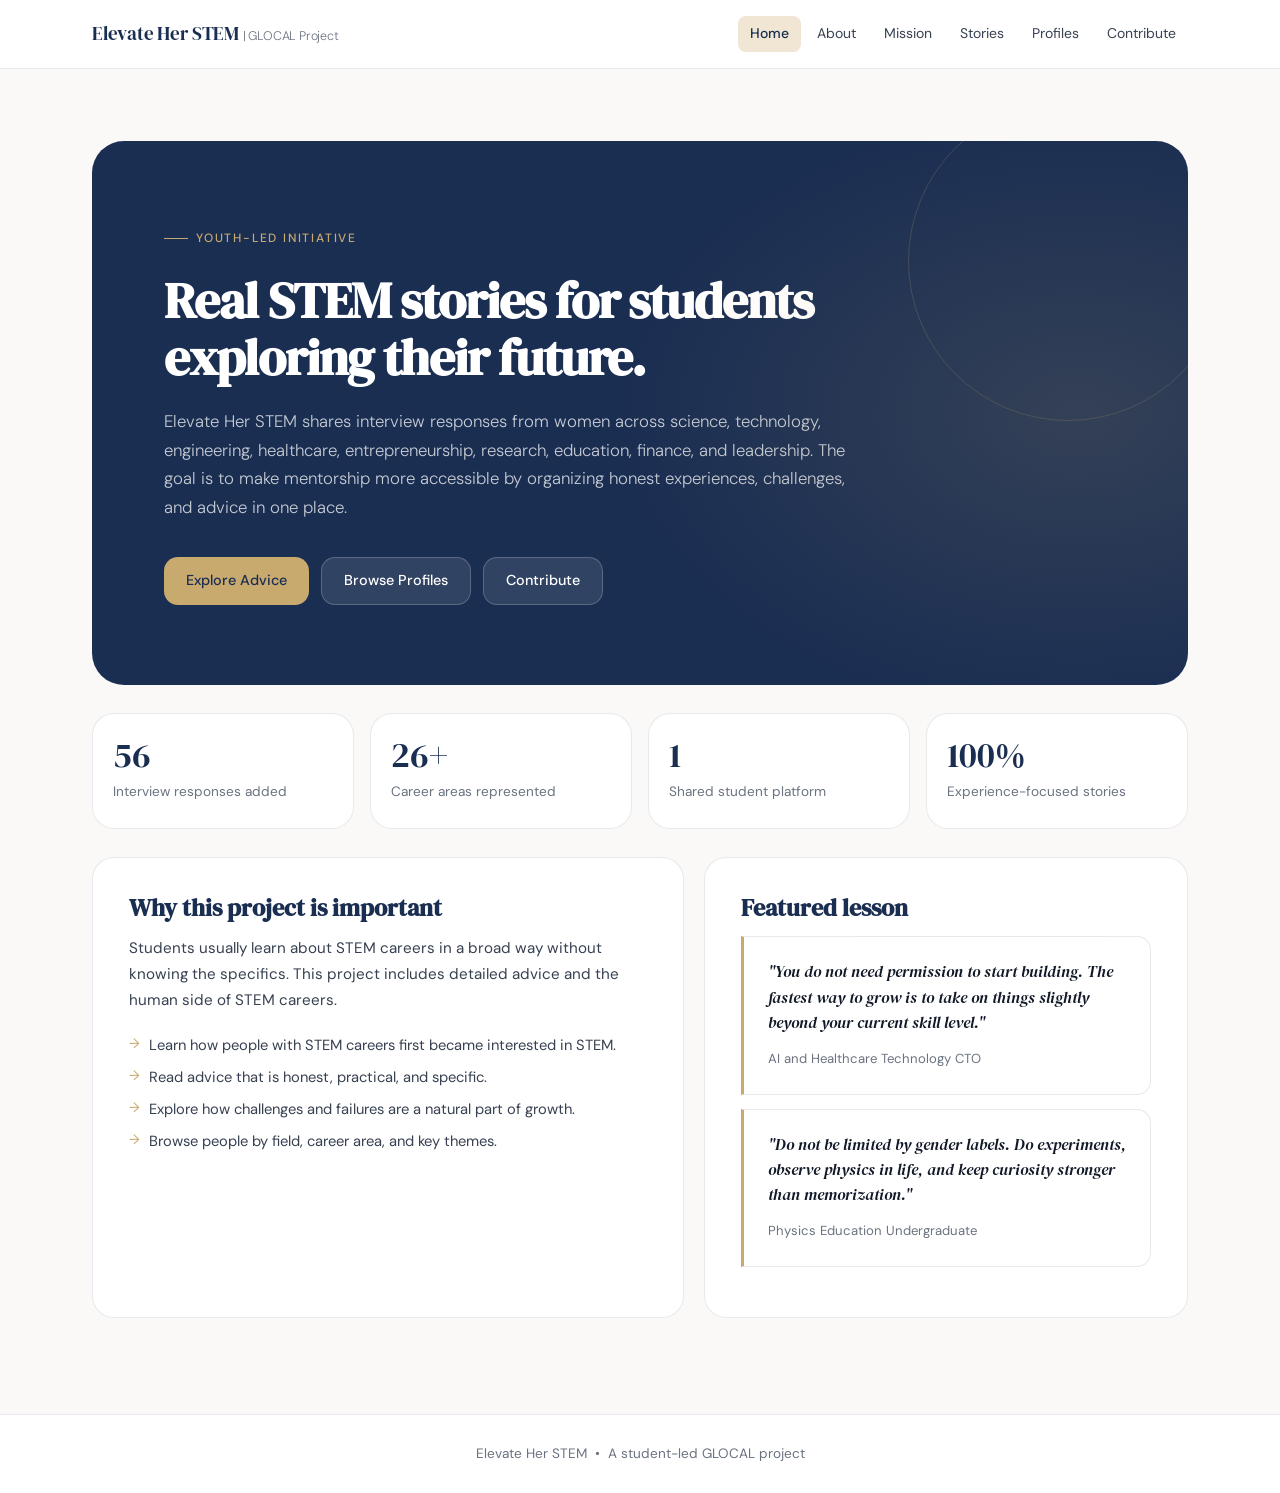
==== commit 13185f30: "Add files via upload" ====
--- a/index.html
+++ b/index.html
@@ -57,8 +57,8 @@
     </div>
     <div class="panel">
       <h2>Featured lesson</h2>
-      <div class="quote-card"><p>"You do not need permission to start building. The fastest way to grow is to take on things slightly beyond your current skill level."</p><cite>Ariadne Dulchinos, AI and healthcare technology</cite></div>
-      <div class="quote-card"><p>"Do not be limited by gender labels. Do experiments, observe physics in life, and keep curiosity stronger than memorization."</p><cite>Yangzhou University Physics Education Undergraduate</cite></div>
+      <div class="quote-card"><p>"You do not need permission to start building. The fastest way to grow is to take on things slightly beyond your current skill level."</p><cite>AI and Healthcare Technology CTO</cite></div>
+      <div class="quote-card"><p>"Do not be limited by gender labels. Do experiments, observe physics in life, and keep curiosity stronger than memorization."</p><cite>Physics Education Undergraduate</cite></div>
     </div>
   </div>
 </section>
